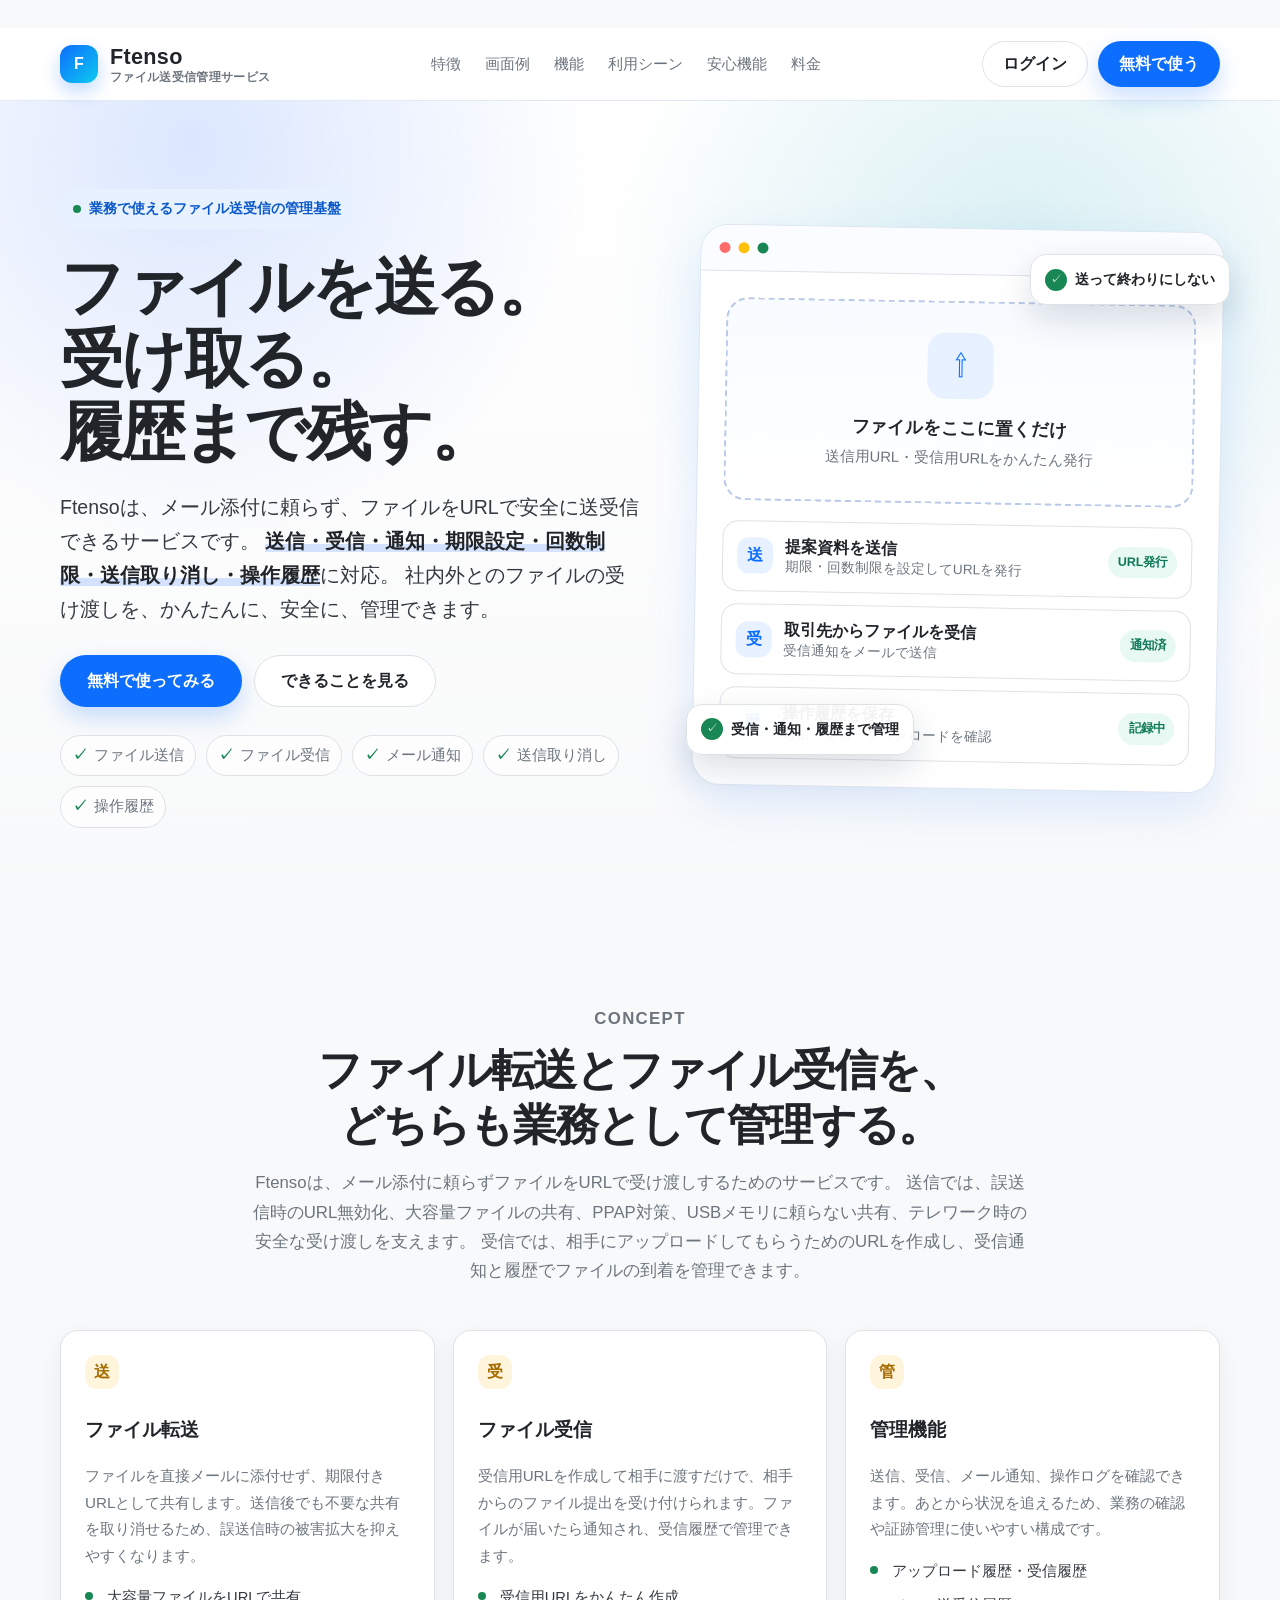
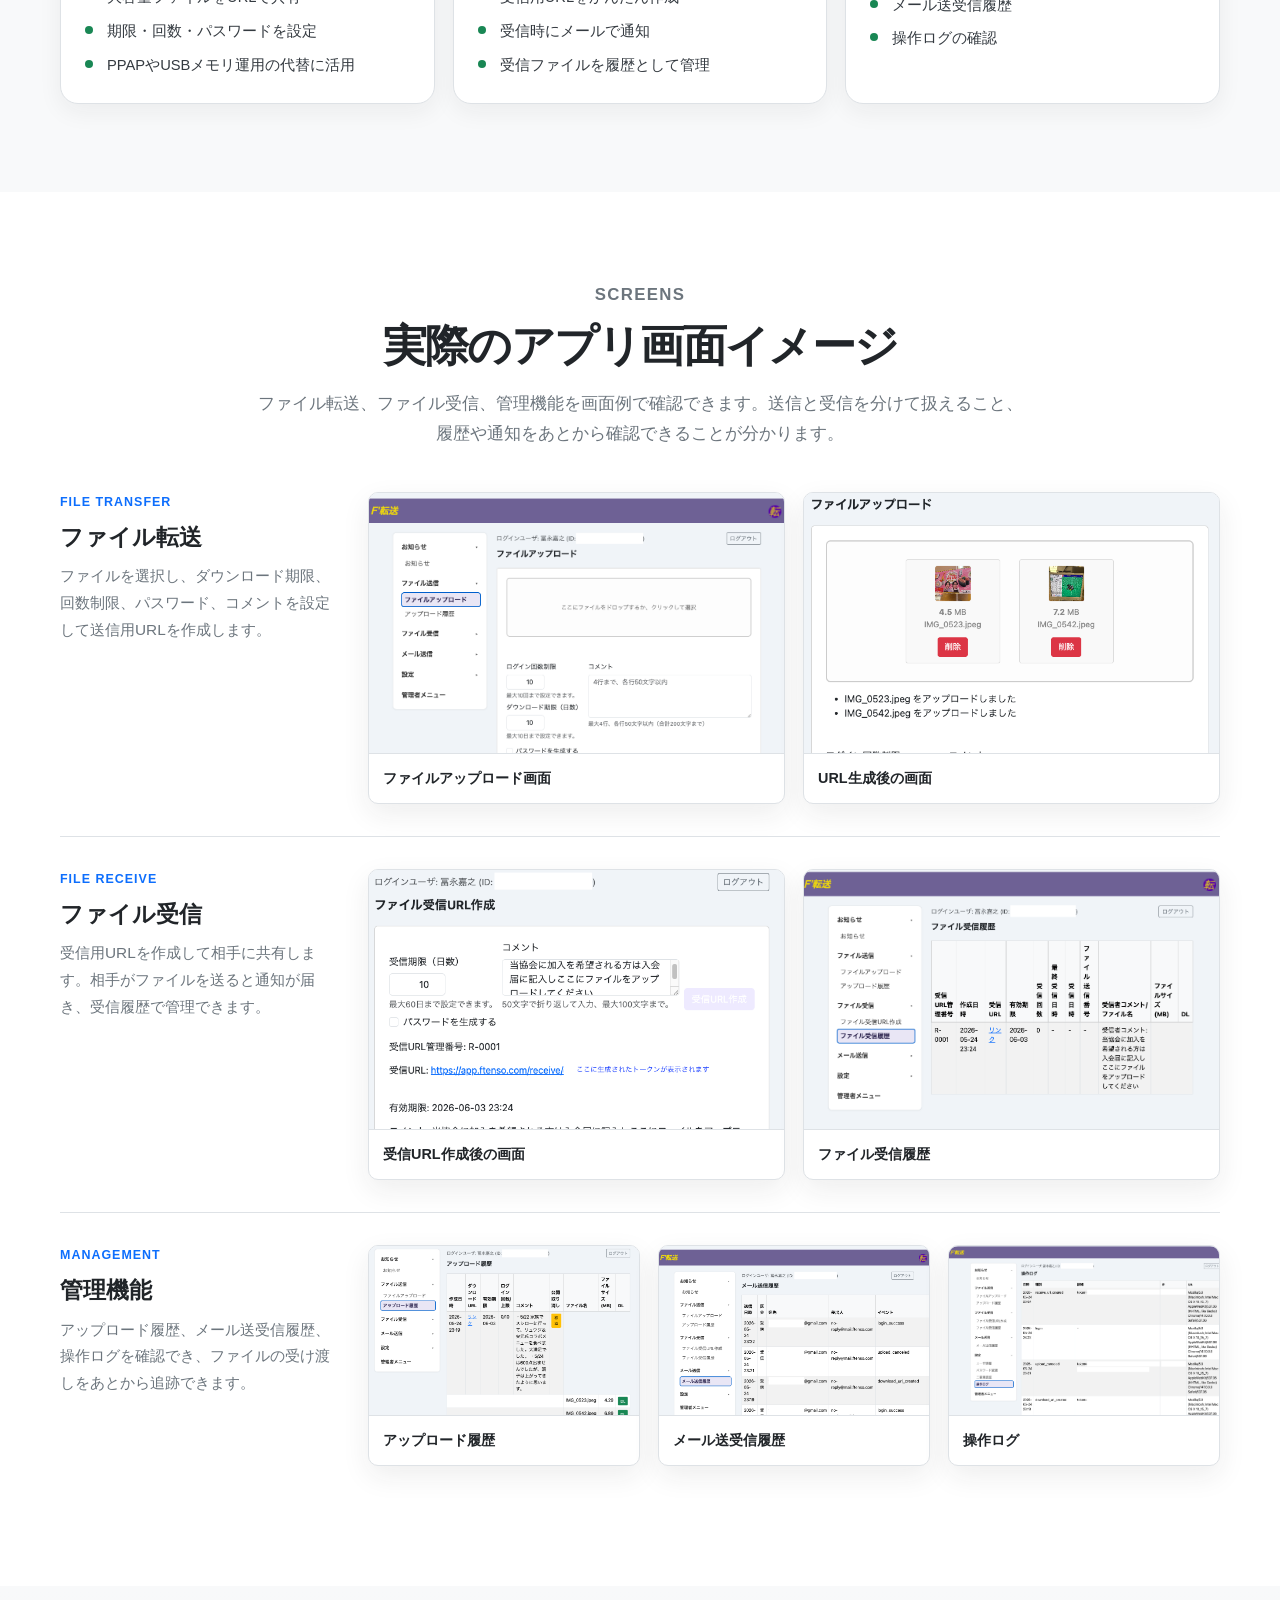
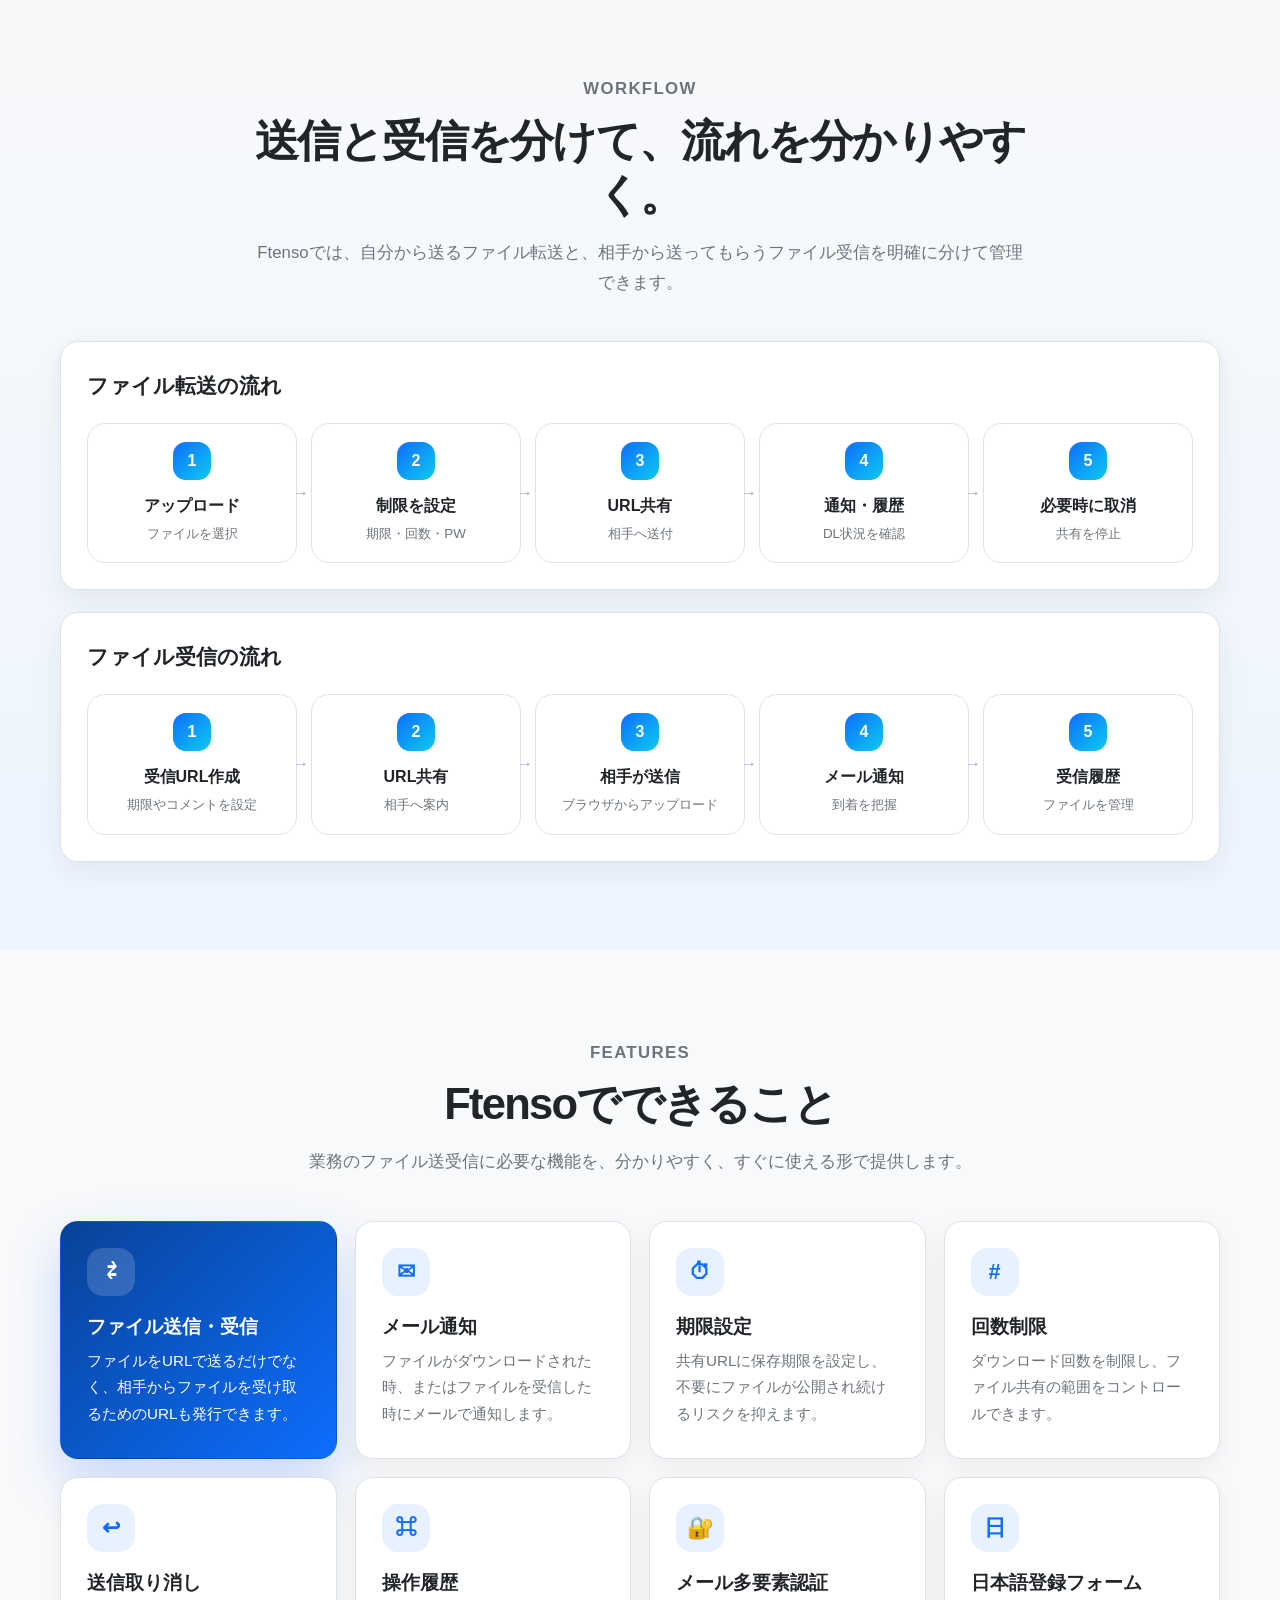
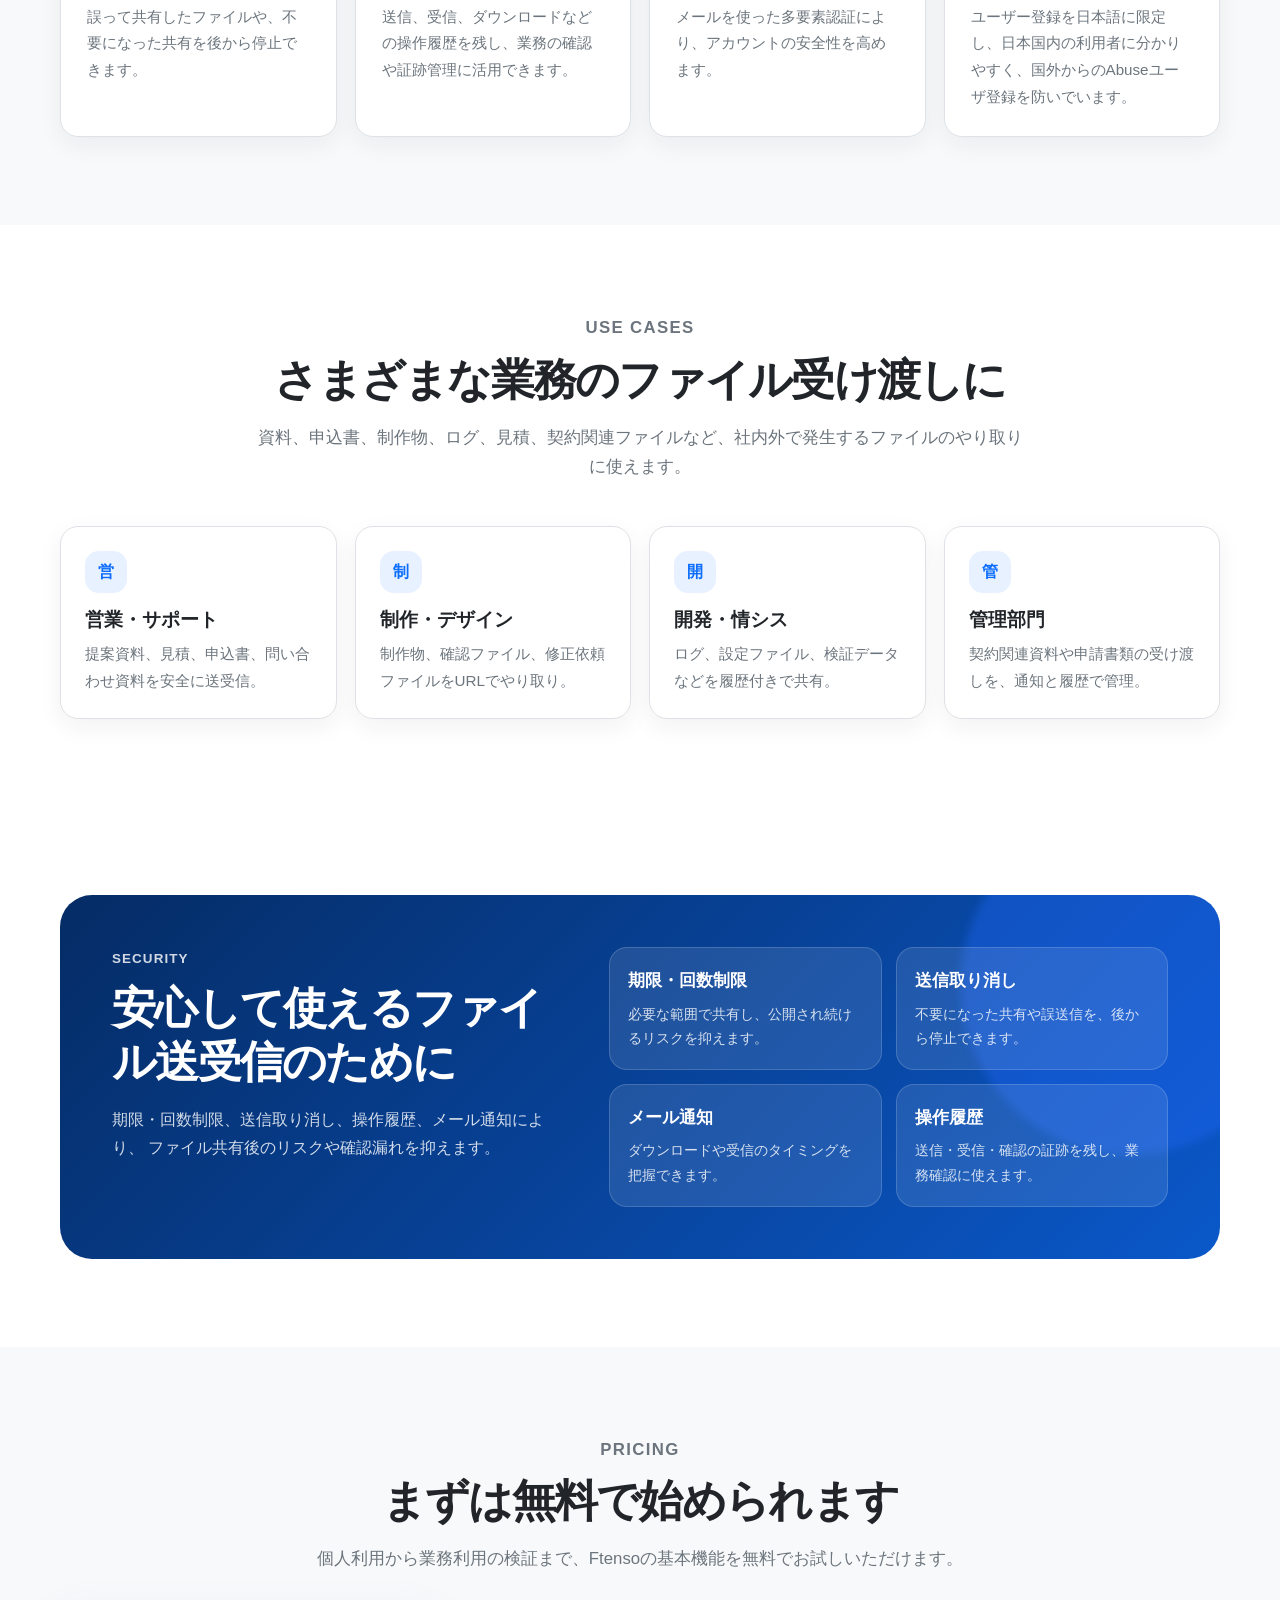
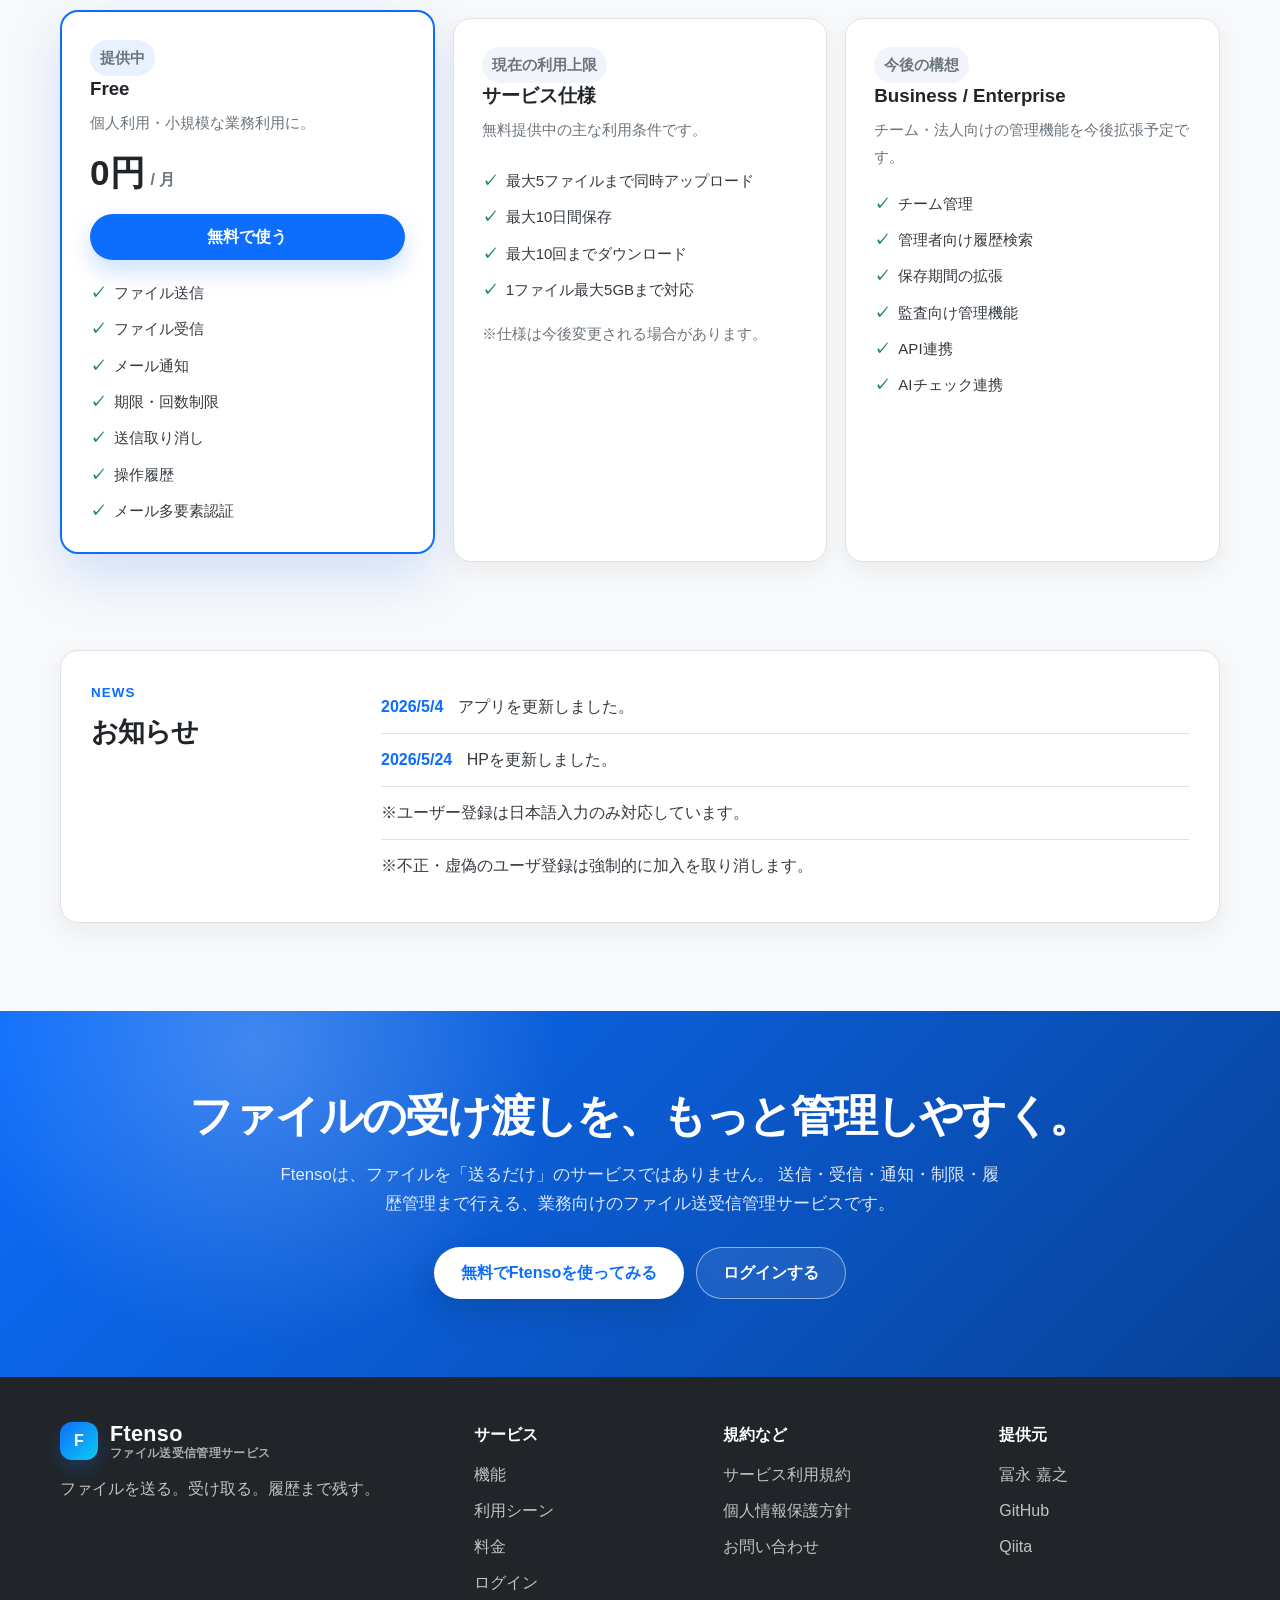
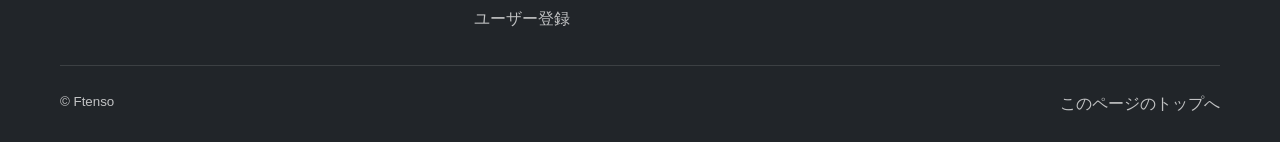
==== index.html @ c0d31696 "2026/5/24 update-3" ====
<!DOCTYPE html>
<html lang="ja">
<head>
  <!-- Google tag (gtag.js) -->
<script async src="https://www.googletagmanager.com/gtag/js?id=G-C4SGN38MDK"></script>
<script>
  window.dataLayer = window.dataLayer || [];
  function gtag(){dataLayer.push(arguments);}
  gtag('js', new Date());

  gtag('config', 'G-C4SGN38MDK');
</script>
  <meta charset="UTF-8" />
  <meta name="viewport" content="width=device-width, initial-scale=1.0" />
  <title>Ftenso｜ファイルを送る。受け取る。履歴まで残す。</title>
  <meta
    name="description"
    content="Ftensoは、メール添付に頼らず、ファイルをURLで安全に送受信できるファイル転送サービスです。送信・受信・通知・期限設定・回数制限・送信取り消し・操作履歴に対応。"
  />
　<meta name="author" content="冨永 嘉之">
  <meta name="keywords" content="ファイル転送,メール通知,履歴を残す,ftenso.com,ファイルテンソー,ftenso,無料,大容量">

  <!-- Ftenso renewal LP split version: colors aligned to app.ftenso.com / Bootstrap-style palette -->
  <link rel="stylesheet" href="style.css" />
</head>

<body id="top">
  <header class="site-header">
    <div class="container header-inner">
      <a class="brand" href="#top" aria-label="Ftenso トップへ">
        <span class="brand-mark">F</span>
        <span class="brand-text">
          <span class="brand-name">Ftenso</span>
          <span class="brand-sub">ファイル送受信管理サービス</span>
        </span>
      </a>

      <nav class="nav" aria-label="メインナビゲーション">
        <a href="#concept">特徴</a>
        <a href="#screenshots">画面例</a>
        <a href="#features">機能</a>
        <a href="#scene">利用シーン</a>
        <a href="#security">安心機能</a>
        <a href="#price">料金</a>
      </nav>

      <div class="header-actions">
        <a class="btn btn-ghost" href="https://app.ftenso.com/auth/login">ログイン</a>
        <a class="btn btn-primary" href="https://app.ftenso.com/auth/register">無料で使う</a>
      </div>
    </div>
  </header>

  <main>
    <section class="hero">
      <div class="container hero-grid">
        <div class="hero-copy">
          <p class="eyebrow">業務で使えるファイル送受信の管理基盤</p>
          <h1>ファイルを送る。<br />受け取る。<br />履歴まで残す。</h1>
          <p class="hero-lead">
            Ftensoは、メール添付に頼らず、ファイルをURLで安全に送受信できるサービスです。
            <strong>送信・受信・通知・期限設定・回数制限・送信取り消し・操作履歴</strong>に対応。
            社内外とのファイルの受け渡しを、かんたんに、安全に、管理できます。
          </p>

          <div class="hero-actions">
            <a class="btn btn-primary btn-large" href="https://app.ftenso.com/auth/register">無料で使ってみる</a>
            <a class="btn btn-ghost btn-large" href="#features">できることを見る</a>
          </div>

          <ul class="hero-points" aria-label="主な特徴">
            <li>ファイル送信</li>
            <li>ファイル受信</li>
            <li>メール通知</li>
            <li>送信取り消し</li>
            <li>操作履歴</li>
          </ul>
        </div>

        <div class="hero-visual" aria-label="Ftensoの利用イメージ">
          <div class="mock-window">
            <div class="window-bar">
              <span></span>
              <span></span>
              <span></span>
            </div>

            <div class="mock-body">
              <div class="drop-area">
                <div class="drop-icon">⇧</div>
                <strong>ファイルをここに置くだけ</strong>
                <span>送信用URL・受信用URLをかんたん発行</span>
              </div>

              <div class="activity-list">
                <div class="activity-item">
                  <div class="activity-icon">送</div>
                  <div>
                    <strong>提案資料を送信</strong>
                    <span>期限・回数制限を設定してURLを発行</span>
                  </div>
                  <em>URL発行</em>
                </div>

                <div class="activity-item">
                  <div class="activity-icon">受</div>
                  <div>
                    <strong>取引先からファイルを受信</strong>
                    <span>受信通知をメールで送信</span>
                  </div>
                  <em>通知済</em>
                </div>

                <div class="activity-item">
                  <div class="activity-icon">歴</div>
                  <div>
                    <strong>操作履歴を保存</strong>
                    <span>送信・受信・ダウンロードを確認</span>
                  </div>
                  <em>記録中</em>
                </div>
              </div>
            </div>
          </div>

          <div class="floating-card floating-card-top">
            <span>✓</span>
            <strong>送って終わりにしない</strong>
          </div>

          <div class="floating-card floating-card-bottom">
            <span>✓</span>
            <strong>受信・通知・履歴まで管理</strong>
          </div>
        </div>
      </div>
    </section>

    <section id="concept" class="section">
      <div class="container">
        <div class="section-head">
          <p class="section-kicker">Concept</p>
          <h2>ファイル転送とファイル受信を、<br />どちらも業務として管理する。</h2>
          <p>
            Ftensoは、メール添付に頼らずファイルをURLで受け渡しするためのサービスです。
            送信では、誤送信時のURL無効化、大容量ファイルの共有、PPAP対策、USBメモリに頼らない共有、テレワーク時の安全な受け渡しを支えます。
            受信では、相手にアップロードしてもらうためのURLを作成し、受信通知と履歴でファイルの到着を管理できます。
          </p>
        </div>

        <div class="concept-split">
          <article class="problem-card concept-card">
            <span class="card-num">送</span>
            <h3>ファイル転送</h3>
            <p>ファイルを直接メールに添付せず、期限付きURLとして共有します。送信後でも不要な共有を取り消せるため、誤送信時の被害拡大を抑えやすくなります。</p>
            <ul class="mini-list">
              <li>大容量ファイルをURLで共有</li>
              <li>期限・回数・パスワードを設定</li>
              <li>PPAPやUSBメモリ運用の代替に活用</li>
            </ul>
          </article>

          <article class="problem-card concept-card">
            <span class="card-num">受</span>
            <h3>ファイル受信</h3>
            <p>受信用URLを作成して相手に渡すだけで、相手からのファイル提出を受け付けられます。ファイルが届いたら通知され、受信履歴で管理できます。</p>
            <ul class="mini-list">
              <li>受信用URLをかんたん作成</li>
              <li>受信時にメールで通知</li>
              <li>受信ファイルを履歴として管理</li>
            </ul>
          </article>

          <article class="problem-card concept-card">
            <span class="card-num">管</span>
            <h3>管理機能</h3>
            <p>送信、受信、メール通知、操作ログを確認できます。あとから状況を追えるため、業務の確認や証跡管理に使いやすい構成です。</p>
            <ul class="mini-list">
              <li>アップロード履歴・受信履歴</li>
              <li>メール送受信履歴</li>
              <li>操作ログの確認</li>
            </ul>
          </article>
        </div>
      </div>
    </section>

    <section id="screenshots" class="section section-white">
      <div class="container">
        <div class="section-head">
          <p class="section-kicker">Screens</p>
          <h2>実際のアプリ画面イメージ</h2>
          <p>
            ファイル転送、ファイル受信、管理機能を画面例で確認できます。送信と受信を分けて扱えること、履歴や通知をあとから確認できることが分かります。
          </p>
        </div>

        <div class="screen-section">
          <div class="screen-copy">
            <p class="screen-label">File Transfer</p>
            <h3>ファイル転送</h3>
            <p>ファイルを選択し、ダウンロード期限、回数制限、パスワード、コメントを設定して送信用URLを作成します。</p>
          </div>
          <div class="screen-grid screen-grid-two">
            <figure class="screen-card">
              <img src="/static/screenshots/file-send-upload.png" alt="ファイルアップロード画面" loading="lazy" />
              <figcaption>ファイルアップロード画面</figcaption>
            </figure>
            <figure class="screen-card">
              <img src="/static/screenshots/file-send-url.png" alt="送信用URL生成後の画面" loading="lazy" />
              <figcaption>URL生成後の画面</figcaption>
            </figure>
          </div>
        </div>

        <div class="screen-section">
          <div class="screen-copy">
            <p class="screen-label">File Receive</p>
            <h3>ファイル受信</h3>
            <p>受信用URLを作成して相手に共有します。相手がファイルを送ると通知が届き、受信履歴で管理できます。</p>
          </div>
          <div class="screen-grid screen-grid-two">
            <figure class="screen-card">
              <img src="/static/screenshots/file-receive-url.png" alt="ファイル受信URL作成後の画面" loading="lazy" />
              <figcaption>受信URL作成後の画面</figcaption>
            </figure>
            <figure class="screen-card">
              <img src="/static/screenshots/file-receive-history.png" alt="ファイル受信履歴画面" loading="lazy" />
              <figcaption>ファイル受信履歴</figcaption>
            </figure>
          </div>
        </div>

        <div class="screen-section">
          <div class="screen-copy">
            <p class="screen-label">Management</p>
            <h3>管理機能</h3>
            <p>アップロード履歴、メール送受信履歴、操作ログを確認でき、ファイルの受け渡しをあとから追跡できます。</p>
          </div>
          <div class="screen-grid screen-grid-three">
            <figure class="screen-card">
              <img src="/static/screenshots/file-send-history.png" alt="アップロード履歴画面" loading="lazy" />
              <figcaption>アップロード履歴</figcaption>
            </figure>
            <figure class="screen-card">
              <img src="/static/screenshots/mail-history.png" alt="メール送受信履歴画面" loading="lazy" />
              <figcaption>メール送受信履歴</figcaption>
            </figure>
            <figure class="screen-card">
              <img src="/static/screenshots/operation-log.png" alt="操作ログ画面" loading="lazy" />
              <figcaption>操作ログ</figcaption>
            </figure>
          </div>
        </div>
      </div>
    </section>

    <section class="section workflow-section">
      <div class="container">
        <div class="section-head">
          <p class="section-kicker">Workflow</p>
          <h2>送信と受信を分けて、流れを分かりやすく。</h2>
          <p>
            Ftensoでは、自分から送るファイル転送と、相手から送ってもらうファイル受信を明確に分けて管理できます。
          </p>
        </div>

        <div class="workflow-split">
          <article class="workflow-card">
            <h3>ファイル転送の流れ</h3>
            <div class="flow flow-compact">
              <div class="flow-step"><span>1</span><strong>アップロード</strong><p>ファイルを選択</p></div>
              <div class="flow-step"><span>2</span><strong>制限を設定</strong><p>期限・回数・PW</p></div>
              <div class="flow-step"><span>3</span><strong>URL共有</strong><p>相手へ送付</p></div>
              <div class="flow-step"><span>4</span><strong>通知・履歴</strong><p>DL状況を確認</p></div>
              <div class="flow-step"><span>5</span><strong>必要時に取消</strong><p>共有を停止</p></div>
            </div>
          </article>

          <article class="workflow-card">
            <h3>ファイル受信の流れ</h3>
            <div class="flow flow-compact">
              <div class="flow-step"><span>1</span><strong>受信URL作成</strong><p>期限やコメントを設定</p></div>
              <div class="flow-step"><span>2</span><strong>URL共有</strong><p>相手へ案内</p></div>
              <div class="flow-step"><span>3</span><strong>相手が送信</strong><p>ブラウザからアップロード</p></div>
              <div class="flow-step"><span>4</span><strong>メール通知</strong><p>到着を把握</p></div>
              <div class="flow-step"><span>5</span><strong>受信履歴</strong><p>ファイルを管理</p></div>
            </div>
          </article>
        </div>
      </div>
    </section>

    <section id="features" class="section">
      <div class="container">
        <div class="section-head">
          <p class="section-kicker">Features</p>
          <h2>Ftensoでできること</h2>
          <p>
            業務のファイル送受信に必要な機能を、分かりやすく、すぐに使える形で提供します。
          </p>
        </div>

        <div class="feature-grid">
          <article class="feature-card feature-card-main">
            <div class="feature-icon">⇄</div>
            <h3>ファイル送信・受信</h3>
            <p>ファイルをURLで送るだけでなく、相手からファイルを受け取るためのURLも発行できます。</p>
          </article>

          <article class="feature-card">
            <div class="feature-icon">✉</div>
            <h3>メール通知</h3>
            <p>ファイルがダウンロードされた時、またはファイルを受信した時にメールで通知します。</p>
          </article>

          <article class="feature-card">
            <div class="feature-icon">⏱</div>
            <h3>期限設定</h3>
            <p>共有URLに保存期限を設定し、不要にファイルが公開され続けるリスクを抑えます。</p>
          </article>

          <article class="feature-card">
            <div class="feature-icon">#</div>
            <h3>回数制限</h3>
            <p>ダウンロード回数を制限し、ファイル共有の範囲をコントロールできます。</p>
          </article>

          <article class="feature-card">
            <div class="feature-icon">↩</div>
            <h3>送信取り消し</h3>
            <p>誤って共有したファイルや、不要になった共有を後から停止できます。</p>
          </article>

          <article class="feature-card">
            <div class="feature-icon">⌘</div>
            <h3>操作履歴</h3>
            <p>送信、受信、ダウンロードなどの操作履歴を残し、業務の確認や証跡管理に活用できます。</p>
          </article>

          <article class="feature-card">
            <div class="feature-icon">🔐</div>
            <h3>メール多要素認証</h3>
            <p>メールを使った多要素認証により、アカウントの安全性を高めます。</p>
          </article>

          <article class="feature-card">
            <div class="feature-icon">日</div>
            <h3>日本語登録フォーム</h3>
            <p>ユーザー登録を日本語に限定し、日本国内の利用者に分かりやすく、国外からのAbuseユーザ登録を防いでいます。</p>
          </article>
        </div>
      </div>
    </section>

    <section id="scene" class="section section-white">
      <div class="container">
        <div class="section-head">
          <p class="section-kicker">Use Cases</p>
          <h2>さまざまな業務のファイル受け渡しに</h2>
          <p>
            資料、申込書、制作物、ログ、見積、契約関連ファイルなど、社内外で発生するファイルのやり取りに使えます。
          </p>
        </div>

        <div class="use-grid">
          <article class="use-card">
            <span>営</span>
            <h3>営業・サポート</h3>
            <p>提案資料、見積、申込書、問い合わせ資料を安全に送受信。</p>
          </article>

          <article class="use-card">
            <span>制</span>
            <h3>制作・デザイン</h3>
            <p>制作物、確認ファイル、修正依頼ファイルをURLでやり取り。</p>
          </article>

          <article class="use-card">
            <span>開</span>
            <h3>開発・情シス</h3>
            <p>ログ、設定ファイル、検証データなどを履歴付きで共有。</p>
          </article>

          <article class="use-card">
            <span>管</span>
            <h3>管理部門</h3>
            <p>契約関連資料や申請書類の受け渡しを、通知と履歴で管理。</p>
          </article>
        </div>
      </div>
    </section>

    <section id="security" class="section security-section">
      <div class="container">
        <div class="security-band">
          <div>
            <p class="section-kicker section-kicker-light">Security</p>
            <h2>安心して使えるファイル送受信のために</h2>
            <p>
              期限・回数制限、送信取り消し、操作履歴、メール通知により、
              ファイル共有後のリスクや確認漏れを抑えます。
            </p>
          </div>

          <div class="security-grid">
            <article>
              <h3>期限・回数制限</h3>
              <p>必要な範囲で共有し、公開され続けるリスクを抑えます。</p>
            </article>

            <article>
              <h3>送信取り消し</h3>
              <p>不要になった共有や誤送信を、後から停止できます。</p>
            </article>

            <article>
              <h3>メール通知</h3>
              <p>ダウンロードや受信のタイミングを把握できます。</p>
            </article>

            <article>
              <h3>操作履歴</h3>
              <p>送信・受信・確認の証跡を残し、業務確認に使えます。</p>
            </article>
          </div>
        </div>
      </div>
    </section>

    <section id="price" class="section">
      <div class="container">
        <div class="section-head">
          <p class="section-kicker">Pricing</p>
          <h2>まずは無料で始められます</h2>
          <p>
            個人利用から業務利用の検証まで、Ftensoの基本機能を無料でお試しいただけます。
          </p>
        </div>

        <div class="pricing-grid">
          <article class="price-card price-card-featured">
            <p class="plan-badge">提供中</p>
            <h3>Free</h3>
            <p>個人利用・小規模な業務利用に。</p>

            <div class="price">
              <strong>0円</strong>
              <span>/ 月</span>
            </div>

            <a class="btn btn-primary full-width" href="https://app.ftenso.com/auth/register">無料で使う</a>

            <ul class="check-list">
              <li>ファイル送信</li>
              <li>ファイル受信</li>
              <li>メール通知</li>
              <li>期限・回数制限</li>
              <li>送信取り消し</li>
              <li>操作履歴</li>
              <li>メール多要素認証</li>
            </ul>
          </article>

          <article class="price-card">
            <p class="plan-badge plan-badge-muted">現在の利用上限</p>
            <h3>サービス仕様</h3>
            <p>無料提供中の主な利用条件です。</p>

            <ul class="check-list spec-list">
              <li>最大5ファイルまで同時アップロード</li>
              <li>最大10日間保存</li>
              <li>最大10回までダウンロード</li>
              <li>1ファイル最大5GBまで対応</li>
            </ul>

            <p class="note">※仕様は今後変更される場合があります。</p>
          </article>

          <article class="price-card">
            <p class="plan-badge plan-badge-muted">今後の構想</p>
            <h3>Business / Enterprise</h3>
            <p>チーム・法人向けの管理機能を今後拡張予定です。</p>

            <ul class="check-list">
              <li>チーム管理</li>
              <li>管理者向け履歴検索</li>
              <li>保存期間の拡張</li>
              <li>監査向け管理機能</li>
              <li>API連携</li>
              <li>AIチェック連携</li>
            </ul>
          </article>
        </div>
      </div>
    </section>

    <section class="news-section">
      <div class="container">
        <div class="news-box">
          <div>
            <p class="section-kicker">News</p>
            <h2>お知らせ</h2>
          </div>
          <ul>
            <li><time datetime="2026-05-04">2026/5/4</time> アプリを更新しました。</li>
            <li><time datetime="2026-05-24">2026/5/24</time> HPを更新しました。</li>
            <li>※ユーザー登録は日本語入力のみ対応しています。</li>
            <li>※不正・虚偽のユーザ登録は強制的に加入を取り消します。</li>
          </ul>
        </div>
      </div>
    </section>

    <section class="cta">
      <div class="container cta-inner">
        <h2>ファイルの受け渡しを、もっと管理しやすく。</h2>
        <p>
          Ftensoは、ファイルを「送るだけ」のサービスではありません。
          送信・受信・通知・制限・履歴管理まで行える、業務向けのファイル送受信管理サービスです。
        </p>
        <div class="cta-actions">
          <a class="btn btn-white btn-large" href="https://app.ftenso.com/auth/register">無料でFtensoを使ってみる</a>
          <a class="btn btn-outline-white btn-large" href="https://app.ftenso.com/">ログインする</a>
        </div>
      </div>
    </section>
  </main>

  <footer class="footer">
    <div class="container footer-grid">
      <div>
        <a class="brand footer-brand" href="#top">
          <span class="brand-mark">F</span>
          <span class="brand-text">
            <span class="brand-name">Ftenso</span>
            <span class="brand-sub">ファイル送受信管理サービス</span>
          </span>
        </a>
        <p class="footer-copy">
          ファイルを送る。受け取る。履歴まで残す。
        </p>
      </div>

      <div>
        <h3>サービス</h3>
        <ul>
          <li><a href="#features">機能</a></li>
          <li><a href="#scene">利用シーン</a></li>
          <li><a href="#price">料金</a></li>
          <li><a href="https://app.ftenso.com/auth/login">ログイン</a></li>
          <li><a href="https://app.ftenso.com/auth/register">ユーザー登録</a></li>
        </ul>
      </div>

      <div>
        <h3>規約など</h3>
        <ul>
          <li><a href="/static/ftenso_service_agreement_20221101.pdf">サービス利用規約</a></li>
          <li><a href="/static/privacy_policy_20221101.pdf">個人情報保護方針</a></li>
          <li><a href="mailto:support@ftenso.com">お問い合わせ</a></li>
        </ul>
      </div>

      <div>
        <h3>提供元</h3>
        <ul>
          <li>冨永 嘉之</li>
          <li><a href="https://github.com/Yoshiyuki-Tominaga">GitHub</a></li>
          <li><a href="https://qiita.com/yoshiyuki_tominaga">Qiita</a></li>
        </ul>
      </div>
    </div>

    <div class="container footer-bottom">
      <small>© Ftenso</small>
      <a href="#top">このページのトップへ</a>
    </div>
  </footer>
</body>
</html>
---- style.css ----
:root {
  /* app.ftenso.com に近い Bootstrap 系の青・白・グレー基調 */
  --bg: #f8f9fa;
  --bg-soft: #e7f1ff;
  --white: #ffffff;
  --navy: #212529;
  --text: #343a40;
  --muted: #6c757d;
  --line: #dee2e6;
  --primary: #0d6efd;
  --primary-dark: #0a58ca;
  --accent: #0dcaf0;
  --green: #198754;
  --yellow: #ffc107;
  --danger: #dc3545;
  --shadow: 0 18px 48px rgba(13, 110, 253, 0.12);
  --radius: 18px;
  --radius-sm: 10px;
  --max: 1160px;
}

* {
  box-sizing: border-box;
}

html {
  scroll-behavior: smooth;
}

body {
  margin: 0;
  font-family:
    -apple-system,
    BlinkMacSystemFont,
    "Segoe UI",
    "Hiragino Kaku Gothic ProN",
    "Yu Gothic",
    Meiryo,
    sans-serif;
  color: var(--text);
  background: var(--bg);
  line-height: 1.75;
}

a {
  color: inherit;
  text-decoration: none;
}

img {
  max-width: 100%;
}

.container {
  width: min(var(--max), calc(100% - 40px));
  margin: 0 auto;
}

.site-header {
  position: sticky;
  top: 0;
  z-index: 10;
  background: rgba(255, 255, 255, 0.92);
  backdrop-filter: blur(16px);
  border-bottom: 1px solid rgba(219, 228, 240, 0.8);
}

.header-inner {
  min-height: 72px;
  display: flex;
  align-items: center;
  justify-content: space-between;
  gap: 24px;
}

.brand {
  display: inline-flex;
  align-items: center;
  gap: 12px;
  color: var(--navy);
  font-weight: 800;
  letter-spacing: 0.02em;
}

.brand-mark {
  width: 38px;
  height: 38px;
  display: grid;
  place-items: center;
  flex: none;
  color: #fff;
  font-weight: 900;
  border-radius: 12px;
  background: linear-gradient(135deg, var(--primary), var(--accent));
  box-shadow: 0 8px 18px rgba(13, 110, 253, 0.25);
}

.brand-text {
  display: grid;
  line-height: 1.2;
}

.brand-name {
  font-size: 1.35rem;
}

.brand-sub {
  font-size: 0.74rem;
  color: var(--muted);
  font-weight: 700;
}

.nav {
  display: flex;
  align-items: center;
  gap: 24px;
  font-size: 0.95rem;
  color: var(--muted);
}

.nav a:hover {
  color: var(--primary);
}

.header-actions {
  display: flex;
  align-items: center;
  gap: 10px;
}

.btn {
  min-height: 46px;
  display: inline-flex;
  align-items: center;
  justify-content: center;
  gap: 8px;
  padding: 0 20px;
  border: 1px solid transparent;
  border-radius: 999px;
  font-weight: 800;
  white-space: nowrap;
  cursor: pointer;
  transition:
    transform 0.18s ease,
    box-shadow 0.18s ease,
    background 0.18s ease,
    border-color 0.18s ease;
}

.btn:hover {
  transform: translateY(-1px);
}

.btn-primary {
  background: var(--primary);
  color: #fff;
  box-shadow: 0 10px 24px rgba(13, 110, 253, 0.22);
}

.btn-primary:hover {
  background: var(--primary-dark);
}

.btn-ghost {
  background: #fff;
  border-color: var(--line);
  color: var(--navy);
}

.btn-white {
  background: #fff;
  color: var(--primary);
  box-shadow: 0 14px 28px rgba(16, 33, 63, 0.18);
}

.btn-outline-white {
  color: #fff;
  border-color: rgba(255, 255, 255, 0.5);
  background: rgba(255, 255, 255, 0.08);
}

.btn-large {
  min-height: 52px;
  padding-inline: 26px;
}

.full-width {
  width: 100%;
}

.hero {
  position: relative;
  overflow: hidden;
  padding: 88px 0;
  background:
    radial-gradient(circle at 15% 5%, rgba(36, 107, 254, 0.16), transparent 30%),
    radial-gradient(circle at 80% 20%, rgba(22, 163, 184, 0.16), transparent 34%),
    linear-gradient(180deg, #fff 0%, #f8f9fa 100%);
}

.hero-grid {
  display: grid;
  grid-template-columns: 1.05fr 0.95fr;
  gap: 56px;
  align-items: center;
}

.eyebrow {
  display: inline-flex;
  align-items: center;
  gap: 8px;
  padding: 8px 13px;
  margin: 0 0 22px;
  border-radius: 999px;
  background: #e7f1ff;
  color: var(--primary-dark);
  font-weight: 900;
  font-size: 0.86rem;
}

.eyebrow::before {
  content: "";
  width: 8px;
  height: 8px;
  border-radius: 999px;
  background: var(--green);
}

h1,
h2,
h3,
p {
  margin-top: 0;
}

h1 {
  margin-bottom: 22px;
  color: var(--navy);
  font-size: clamp(2.35rem, 5vw, 4.75rem);
  line-height: 1.13;
  letter-spacing: -0.05em;
}

.hero-lead {
  max-width: 650px;
  margin-bottom: 28px;
  color: var(--text);
  font-size: clamp(1.02rem, 1.8vw, 1.22rem);
}

.hero-lead strong {
  color: var(--navy);
  background: linear-gradient(transparent 62%, rgba(36, 107, 254, 0.18) 62%);
}

.hero-actions {
  display: flex;
  flex-wrap: wrap;
  gap: 12px;
  margin-bottom: 28px;
}

.hero-points {
  display: flex;
  flex-wrap: wrap;
  gap: 10px;
  padding: 0;
  margin: 0;
  list-style: none;
  color: var(--muted);
  font-size: 0.92rem;
}

.hero-points li {
  display: inline-flex;
  align-items: center;
  gap: 7px;
  padding: 7px 11px;
  border: 1px solid var(--line);
  border-radius: 999px;
  background: rgba(255, 255, 255, 0.74);
}

.hero-points li::before {
  content: "✓";
  color: var(--green);
  font-weight: 900;
}

.hero-visual {
  position: relative;
}

.mock-window {
  position: relative;
  overflow: hidden;
  background: #fff;
  border: 1px solid rgba(219, 228, 240, 0.9);
  border-radius: 28px;
  box-shadow: var(--shadow);
  transform: rotate(1deg);
}

.window-bar {
  height: 46px;
  display: flex;
  align-items: center;
  gap: 8px;
  padding: 0 18px;
  background: #fbfcff;
  border-bottom: 1px solid var(--line);
}

.window-bar span {
  width: 11px;
  height: 11px;
  border-radius: 50%;
  background: #e3e9f2;
}

.window-bar span:nth-child(1) {
  background: #ff6b6b;
}

.window-bar span:nth-child(2) {
  background: #ffc107;
}

.window-bar span:nth-child(3) {
  background: #198754;
}

.mock-body {
  padding: 26px;
}

.drop-area {
  margin-bottom: 20px;
  padding: 30px;
  text-align: center;
  border: 2px dashed #b9c9e7;
  border-radius: 22px;
  background: linear-gradient(180deg, #f8fbff, #fff);
}

.drop-icon {
  width: 66px;
  height: 66px;
  display: grid;
  place-items: center;
  margin: 0 auto 14px;
  color: var(--primary);
  font-size: 1.9rem;
  border-radius: 18px;
  background: #e7f1ff;
}

.drop-area strong {
  display: block;
  color: var(--navy);
  font-size: 1.1rem;
}

.drop-area span {
  color: var(--muted);
  font-size: 0.92rem;
}

.activity-list {
  display: grid;
  gap: 12px;
}

.activity-item {
  display: grid;
  grid-template-columns: 36px 1fr auto;
  align-items: center;
  gap: 12px;
  padding: 14px;
  border: 1px solid var(--line);
  border-radius: 16px;
  background: #fff;
}

.activity-icon {
  width: 36px;
  height: 36px;
  display: grid;
  place-items: center;
  color: var(--primary);
  font-weight: 900;
  border-radius: 12px;
  background: #e7f1ff;
}

.activity-item strong {
  display: block;
  color: var(--navy);
  line-height: 1.35;
}

.activity-item span {
  display: block;
  color: var(--muted);
  font-size: 0.85rem;
  line-height: 1.45;
}

.activity-item em {
  padding: 5px 10px;
  color: #0e7857;
  background: #e8f8f2;
  border-radius: 999px;
  font-style: normal;
  font-weight: 900;
  font-size: 0.78rem;
}

.floating-card {
  position: absolute;
  z-index: 2;
  display: inline-flex;
  align-items: center;
  gap: 8px;
  padding: 12px 14px;
  color: var(--navy);
  background: rgba(255, 255, 255, 0.94);
  border: 1px solid var(--line);
  border-radius: 16px;
  box-shadow: 0 14px 34px rgba(16, 33, 63, 0.14);
  font-size: 0.9rem;
}

.floating-card span {
  width: 22px;
  height: 22px;
  display: grid;
  place-items: center;
  color: #fff;
  background: var(--green);
  border-radius: 50%;
  font-size: 0.78rem;
}

.floating-card-top {
  top: 26px;
  right: -10px;
}

.floating-card-bottom {
  left: -10px;
  bottom: 34px;
}

.section {
  padding: 88px 0;
}

.section-white {
  background: #fff;
}

.section-head {
  max-width: 780px;
  margin: 0 auto 44px;
  text-align: center;
}

.section-kicker {
  margin-bottom: 10px;
  color: var(--primary);
  font-weight: 900;
  letter-spacing: 0.08em;
  font-size: 0.84rem;
  text-transform: uppercase;
}

.section-kicker-light {
  color: #9fc4ff;
}

h2 {
  margin-bottom: 16px;
  color: var(--navy);
  font-size: clamp(1.9rem, 3.4vw, 3rem);
  line-height: 1.25;
  letter-spacing: -0.04em;
}

.section-head p {
  color: var(--muted);
  font-size: 1.05rem;
}

.problem-grid,
.feature-grid,
.pricing-grid {
  display: grid;
  grid-template-columns: repeat(3, 1fr);
  gap: 18px;
}

.problem-card,
.feature-card,
.use-card,
.price-card {
  background: #fff;
  border: 1px solid var(--line);
  border-radius: var(--radius);
  box-shadow: 0 8px 24px rgba(33, 37, 41, 0.06);
}

.problem-card {
  padding: 24px;
}

.card-num {
  width: 34px;
  height: 34px;
  display: grid;
  place-items: center;
  margin-bottom: 16px;
  color: #a56c00;
  background: #fff4dc;
  border-radius: 12px;
  font-weight: 900;
}

.problem-card h3,
.feature-card h3,
.use-card h3,
.price-card h3 {
  margin-bottom: 8px;
  color: var(--navy);
  font-size: 1.17rem;
  line-height: 1.4;
}

.problem-card p,
.feature-card p,
.use-card p,
.price-card p {
  margin-bottom: 0;
  color: var(--muted);
  font-size: 0.95rem;
}

.flow {
  display: grid;
  grid-template-columns: repeat(5, 1fr);
  gap: 14px;
}

.flow-step {
  position: relative;
  padding: 22px 16px;
  text-align: center;
  border: 1px solid var(--line);
  border-radius: 18px;
  background: #fff;
}

.flow-step::after {
  content: "→";
  position: absolute;
  top: 50%;
  right: -13px;
  transform: translateY(-50%);
  color: #9badc6;
  font-weight: 900;
}

.flow-step:last-child::after {
  display: none;
}

.flow-step span {
  width: 44px;
  height: 44px;
  display: grid;
  place-items: center;
  margin: 0 auto 12px;
  color: #fff;
  background: linear-gradient(135deg, var(--primary), var(--accent));
  border-radius: 15px;
  font-weight: 900;
}

.flow-step strong {
  display: block;
  color: var(--navy);
}

.flow-step p {
  margin: 4px 0 0;
  color: var(--muted);
  font-size: 0.84rem;
  line-height: 1.5;
}

.feature-grid {
  grid-template-columns: repeat(4, 1fr);
}

.feature-card {
  min-height: 238px;
  padding: 26px;
}

.feature-icon {
  width: 48px;
  height: 48px;
  display: grid;
  place-items: center;
  margin-bottom: 18px;
  color: var(--primary);
  background: #e7f1ff;
  border-radius: 16px;
  font-size: 1.35rem;
  font-weight: 900;
}

.feature-card-main {
  color: #fff;
  background: linear-gradient(135deg, #084298, #0d6efd);
  border-color: transparent;
  box-shadow: 0 22px 52px rgba(36, 107, 254, 0.24);
}

.feature-card-main h3,
.feature-card-main p {
  color: #fff;
}

.feature-card-main .feature-icon {
  color: #fff;
  background: rgba(255, 255, 255, 0.16);
}

.use-grid {
  display: grid;
  grid-template-columns: repeat(4, 1fr);
  gap: 18px;
}

.use-card {
  padding: 24px;
}

.use-card > span {
  width: 42px;
  height: 42px;
  display: grid;
  place-items: center;
  margin-bottom: 14px;
  color: var(--primary);
  background: #e7f1ff;
  border-radius: 14px;
  font-weight: 900;
}

.security-section {
  background: #fff;
}

.security-band {
  position: relative;
  overflow: hidden;
  display: grid;
  grid-template-columns: 0.9fr 1.1fr;
  gap: 40px;
  align-items: start;
  padding: 52px;
  color: #fff;
  background: linear-gradient(135deg, #052c65, #0a58ca);
  border-radius: 32px;
}

.security-band::before {
  content: "";
  position: absolute;
  top: -80px;
  right: -80px;
  width: 340px;
  height: 340px;
  background: rgba(36, 107, 254, 0.35);
  border-radius: 50%;
  filter: blur(4px);
}

.security-band > * {
  position: relative;
  z-index: 1;
}

.security-band h2,
.security-band p {
  color: #fff;
}

.security-band p {
  opacity: 0.82;
}

.security-grid {
  display: grid;
  grid-template-columns: repeat(2, 1fr);
  gap: 14px;
}

.security-grid article {
  padding: 18px;
  background: rgba(255, 255, 255, 0.1);
  border: 1px solid rgba(255, 255, 255, 0.16);
  border-radius: var(--radius);
}

.security-grid h3 {
  margin-bottom: 6px;
  color: #fff;
  font-size: 1.05rem;
}

.security-grid p {
  margin-bottom: 0;
  font-size: 0.88rem;
}

.price-card {
  position: relative;
  overflow: hidden;
  padding: 28px;
}

.price-card-featured {
  border: 2px solid var(--primary);
  box-shadow: 0 22px 54px rgba(36, 107, 254, 0.18);
  transform: translateY(-8px);
}

.plan-badge {
  display: inline-flex;
  align-items: center;
  padding: 5px 10px;
  margin-bottom: 14px;
  color: var(--primary-dark);
  background: #e7f1ff;
  border-radius: 999px;
  font-weight: 900;
  font-size: 0.78rem;
}

.plan-badge-muted {
  color: var(--muted);
  background: #f1f5fb;
}

.price {
  display: flex;
  align-items: baseline;
  gap: 6px;
  margin: 18px 0 20px;
  color: var(--navy);
}

.price strong {
  font-size: 2.2rem;
  line-height: 1;
}

.price span {
  color: var(--muted);
  font-weight: 800;
}

.check-list {
  display: grid;
  gap: 10px;
  padding: 0;
  margin: 20px 0 0;
  list-style: none;
  color: var(--text);
  font-size: 0.94rem;
}

.check-list li {
  display: flex;
  gap: 9px;
}

.check-list li::before {
  content: "✓";
  flex: none;
  color: var(--green);
  font-weight: 900;
}

.spec-list {
  margin-top: 24px;
}

.note {
  margin-top: 18px;
  color: var(--muted);
  font-size: 0.82rem;
}

.news-section {
  padding: 0 0 88px;
}

.news-box {
  display: grid;
  grid-template-columns: 260px 1fr;
  gap: 30px;
  padding: 30px;
  background: #fff;
  border: 1px solid var(--line);
  border-radius: var(--radius);
  box-shadow: 0 8px 24px rgba(33, 37, 41, 0.06);
}

.news-box h2 {
  margin-bottom: 0;
  font-size: 1.7rem;
}

.news-box ul {
  padding: 0;
  margin: 0;
  list-style: none;
}

.news-box li {
  padding: 12px 0;
  color: var(--text);
  border-bottom: 1px solid var(--line);
}

.news-box li:last-child {
  border-bottom: none;
}

.news-box time {
  margin-right: 10px;
  color: var(--primary);
  font-weight: 900;
}

.cta {
  padding: 78px 0;
  color: #fff;
  text-align: center;
  background:
    radial-gradient(circle at 20% 10%, rgba(255, 255, 255, 0.22), transparent 28%),
    linear-gradient(135deg, var(--primary), #084298);
}

.cta h2 {
  color: #fff;
}

.cta p {
  max-width: 720px;
  margin: 0 auto 28px;
  color: rgba(255, 255, 255, 0.86);
  font-size: 1.05rem;
}

.cta-actions {
  display: flex;
  justify-content: center;
  flex-wrap: wrap;
  gap: 12px;
}

.footer {
  padding: 44px 0 24px;
  color: rgba(255, 255, 255, 0.72);
  background: #212529;
}

.footer-grid {
  display: grid;
  grid-template-columns: 1.4fr 0.8fr 0.9fr 0.8fr;
  gap: 28px;
}

.footer-brand {
  color: #fff;
}

.footer .brand-sub {
  color: rgba(255, 255, 255, 0.62);
}

.footer-copy {
  margin-top: 14px;
  color: rgba(255, 255, 255, 0.72);
}

.footer h3 {
  margin-bottom: 12px;
  color: #fff;
  font-size: 1rem;
}

.footer ul {
  display: grid;
  gap: 8px;
  padding: 0;
  margin: 0;
  list-style: none;
}

.footer a:hover {
  color: #fff;
}

.footer-bottom {
  display: flex;
  justify-content: space-between;
  gap: 16px;
  padding-top: 24px;
  margin-top: 32px;
  border-top: 1px solid rgba(255, 255, 255, 0.12);
  flex-wrap: wrap;
}


.concept-split {
  display: grid;
  grid-template-columns: repeat(3, 1fr);
  gap: 18px;
}

.concept-card {
  display: grid;
  align-content: start;
  gap: 12px;
}

.mini-list {
  display: grid;
  gap: 8px;
  margin: 4px 0 0;
  padding: 0;
  list-style: none;
  color: var(--text);
  font-size: 0.92rem;
}

.mini-list li {
  position: relative;
  padding-left: 22px;
}

.mini-list li::before {
  content: "";
  position: absolute;
  top: 0.75em;
  left: 0;
  width: 8px;
  height: 8px;
  border-radius: 50%;
  background: var(--green);
  transform: translateY(-50%);
}

.screen-section {
  display: grid;
  grid-template-columns: 280px 1fr;
  gap: 28px;
  align-items: start;
  padding: 32px 0;
  border-top: 1px solid var(--line);
}

.section-head + .screen-section {
  border-top: 0;
  padding-top: 0;
}

.screen-copy {
  position: sticky;
  top: 96px;
}

.screen-label {
  margin-bottom: 8px;
  color: var(--primary);
  font-size: 0.78rem;
  font-weight: 900;
  letter-spacing: 0.08em;
  text-transform: uppercase;
}

.screen-copy h3 {
  margin-bottom: 10px;
  color: var(--navy);
  font-size: 1.45rem;
  line-height: 1.35;
}

.screen-copy p:last-child {
  margin-bottom: 0;
  color: var(--muted);
  font-size: 0.96rem;
}

.screen-grid {
  display: grid;
  gap: 18px;
}

.screen-grid-two {
  grid-template-columns: repeat(2, 1fr);
}

.screen-grid-three {
  grid-template-columns: repeat(3, 1fr);
}

.screen-card {
  margin: 0;
  overflow: hidden;
  background: #fff;
  border: 1px solid var(--line);
  border-radius: var(--radius-sm);
  box-shadow: 0 10px 28px rgba(33, 37, 41, 0.08);
}

.screen-card img {
  display: block;
  width: 100%;
  aspect-ratio: 16 / 10;
  object-fit: cover;
  object-position: top left;
  background: #eef3f8;
}

.screen-card figcaption {
  padding: 12px 14px;
  color: var(--navy);
  font-size: 0.9rem;
  font-weight: 800;
  border-top: 1px solid var(--line);
}

.workflow-section {
  background: linear-gradient(180deg, #f8f9fa 0%, #eef5ff 100%);
}

.workflow-split {
  display: grid;
  gap: 22px;
}

.workflow-card {
  padding: 26px;
  background: #fff;
  border: 1px solid var(--line);
  border-radius: var(--radius);
  box-shadow: 0 10px 28px rgba(33, 37, 41, 0.07);
}

.workflow-card h3 {
  margin-bottom: 18px;
  color: var(--navy);
  font-size: 1.32rem;
}

.flow-compact .flow-step {
  padding: 18px 12px;
}

.flow-compact .flow-step span {
  width: 38px;
  height: 38px;
  border-radius: 13px;
}

@media (max-width: 1120px) {
  .feature-grid {
    grid-template-columns: repeat(3, 1fr);
  }
}

@media (max-width: 980px) {
  .nav {
    display: none;
  }

  .hero-grid,
  .security-band {
    grid-template-columns: 1fr;
  }

  .hero {
    padding-top: 64px;
  }

  .mock-window {
    transform: none;
  }

  .problem-grid,
  .feature-grid,
  .pricing-grid,
  .concept-split {
    grid-template-columns: repeat(2, 1fr);
  }

  .use-grid {
    grid-template-columns: repeat(2, 1fr);
  }

  .screen-section {
    grid-template-columns: 1fr;
  }

  .screen-copy {
    position: static;
  }

  .screen-grid-three {
    grid-template-columns: repeat(2, 1fr);
  }

  .flow {
    grid-template-columns: 1fr;
  }

  .flow-step {
    display: grid;
    grid-template-columns: 54px 1fr;
    gap: 12px;
    align-items: center;
    text-align: left;
  }

  .flow-step span {
    margin: 0;
  }

  .flow-step::after {
    display: none;
  }

  .price-card-featured {
    transform: none;
  }

  .news-box {
    grid-template-columns: 1fr;
  }

  .footer-grid {
    grid-template-columns: repeat(2, 1fr);
  }
}

@media (max-width: 640px) {
  .container {
    width: min(100% - 28px, var(--max));
  }

  .header-inner {
    min-height: 66px;
  }

  .brand-sub {
    display: none;
  }

  .header-actions .btn-ghost {
    display: none;
  }

  .btn {
    min-height: 42px;
    padding: 0 15px;
    font-size: 0.9rem;
  }

  .btn-large {
    width: 100%;
  }

  h1 {
    font-size: 2.45rem;
  }

  .hero-actions {
    display: grid;
  }

  .problem-grid,
  .feature-grid,
  .use-grid,
  .security-grid,
  .pricing-grid,
  .concept-split,
  .screen-grid-two,
  .screen-grid-three,
  .footer-grid {
    grid-template-columns: 1fr;
  }

  .section {
    padding: 64px 0;
  }

  .screen-section {
    padding: 26px 0;
  }

  .screen-card img {
    aspect-ratio: 4 / 3;
  }

  .security-band {
    padding: 30px 22px;
    border-radius: 24px;
  }

  .mock-body {
    padding: 18px;
  }

  .drop-area {
    padding: 24px 16px;
  }

  .activity-item {
    grid-template-columns: 34px 1fr;
  }

  .activity-item em {
    grid-column: 2;
    justify-self: start;
  }

  .floating-card {
    display: none;
  }

  .news-section {
    padding-bottom: 64px;
  }

  .footer-bottom {
    display: grid;
  }
}
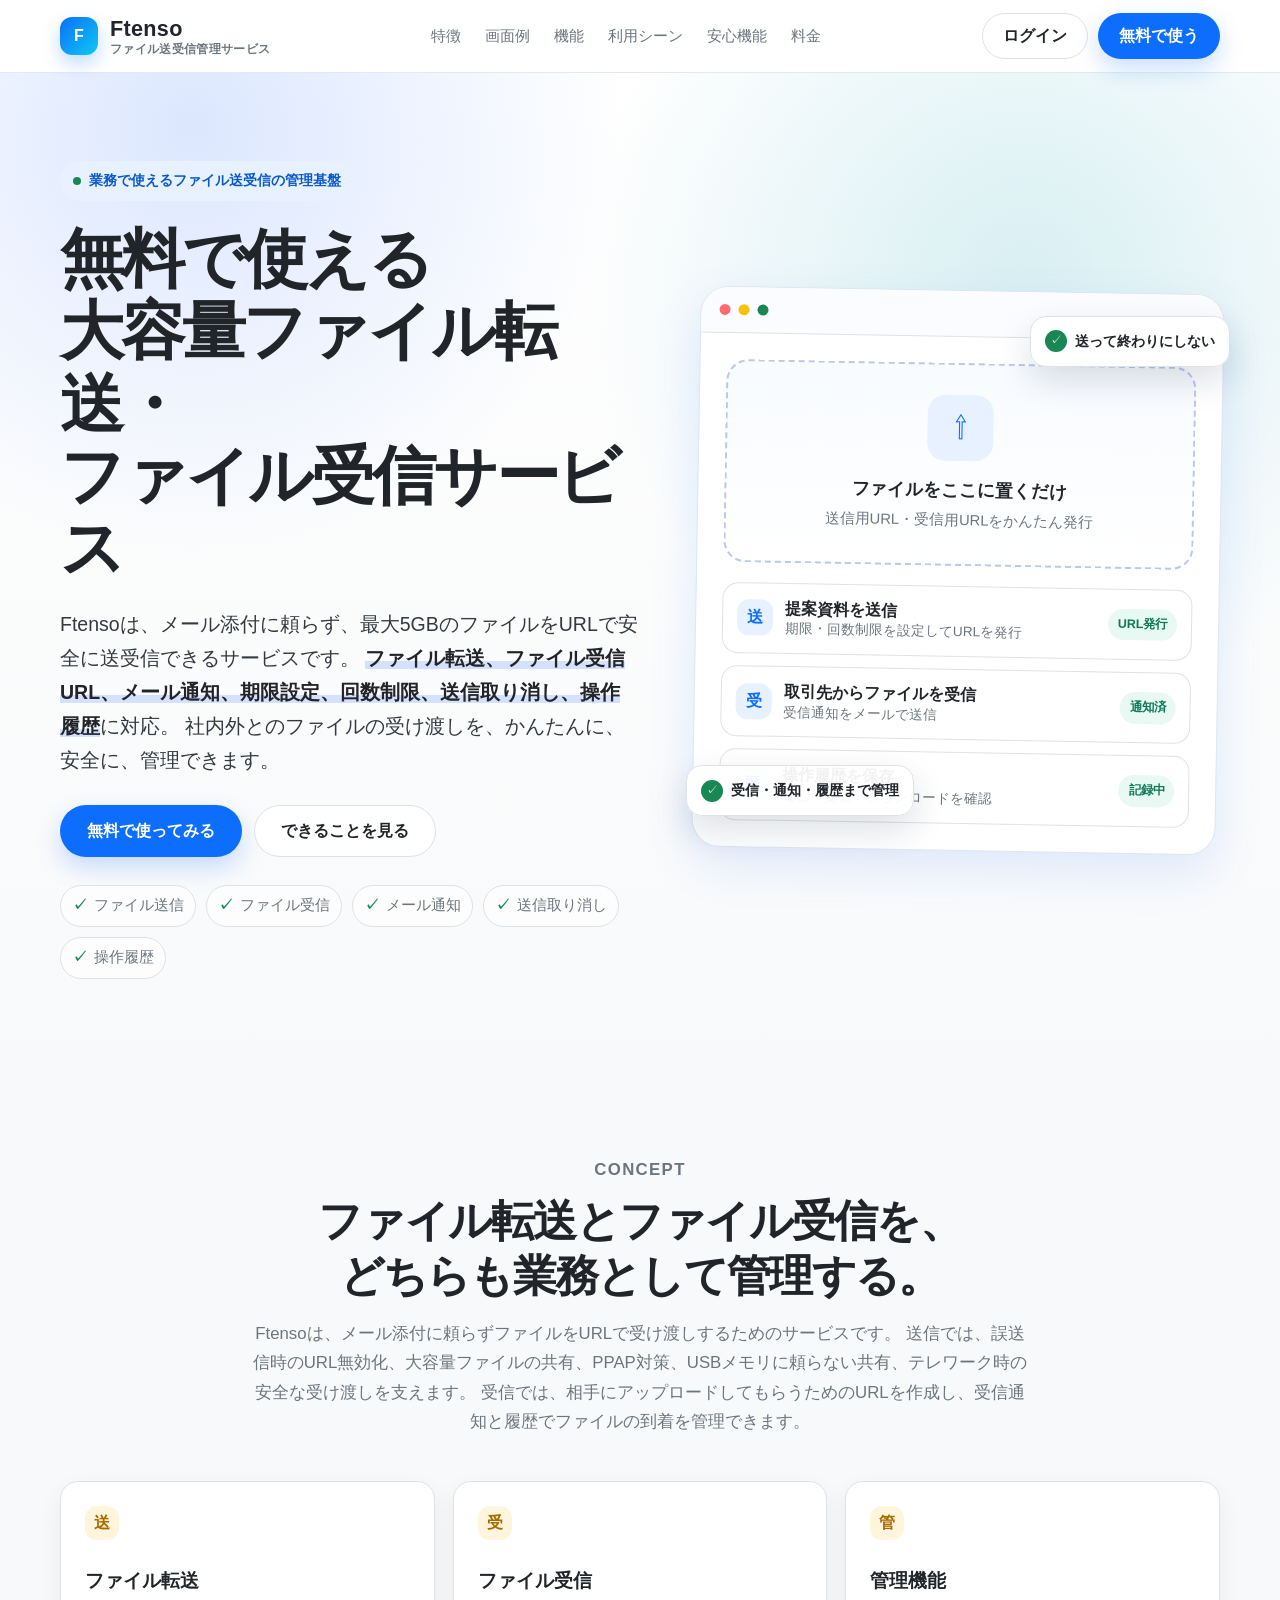
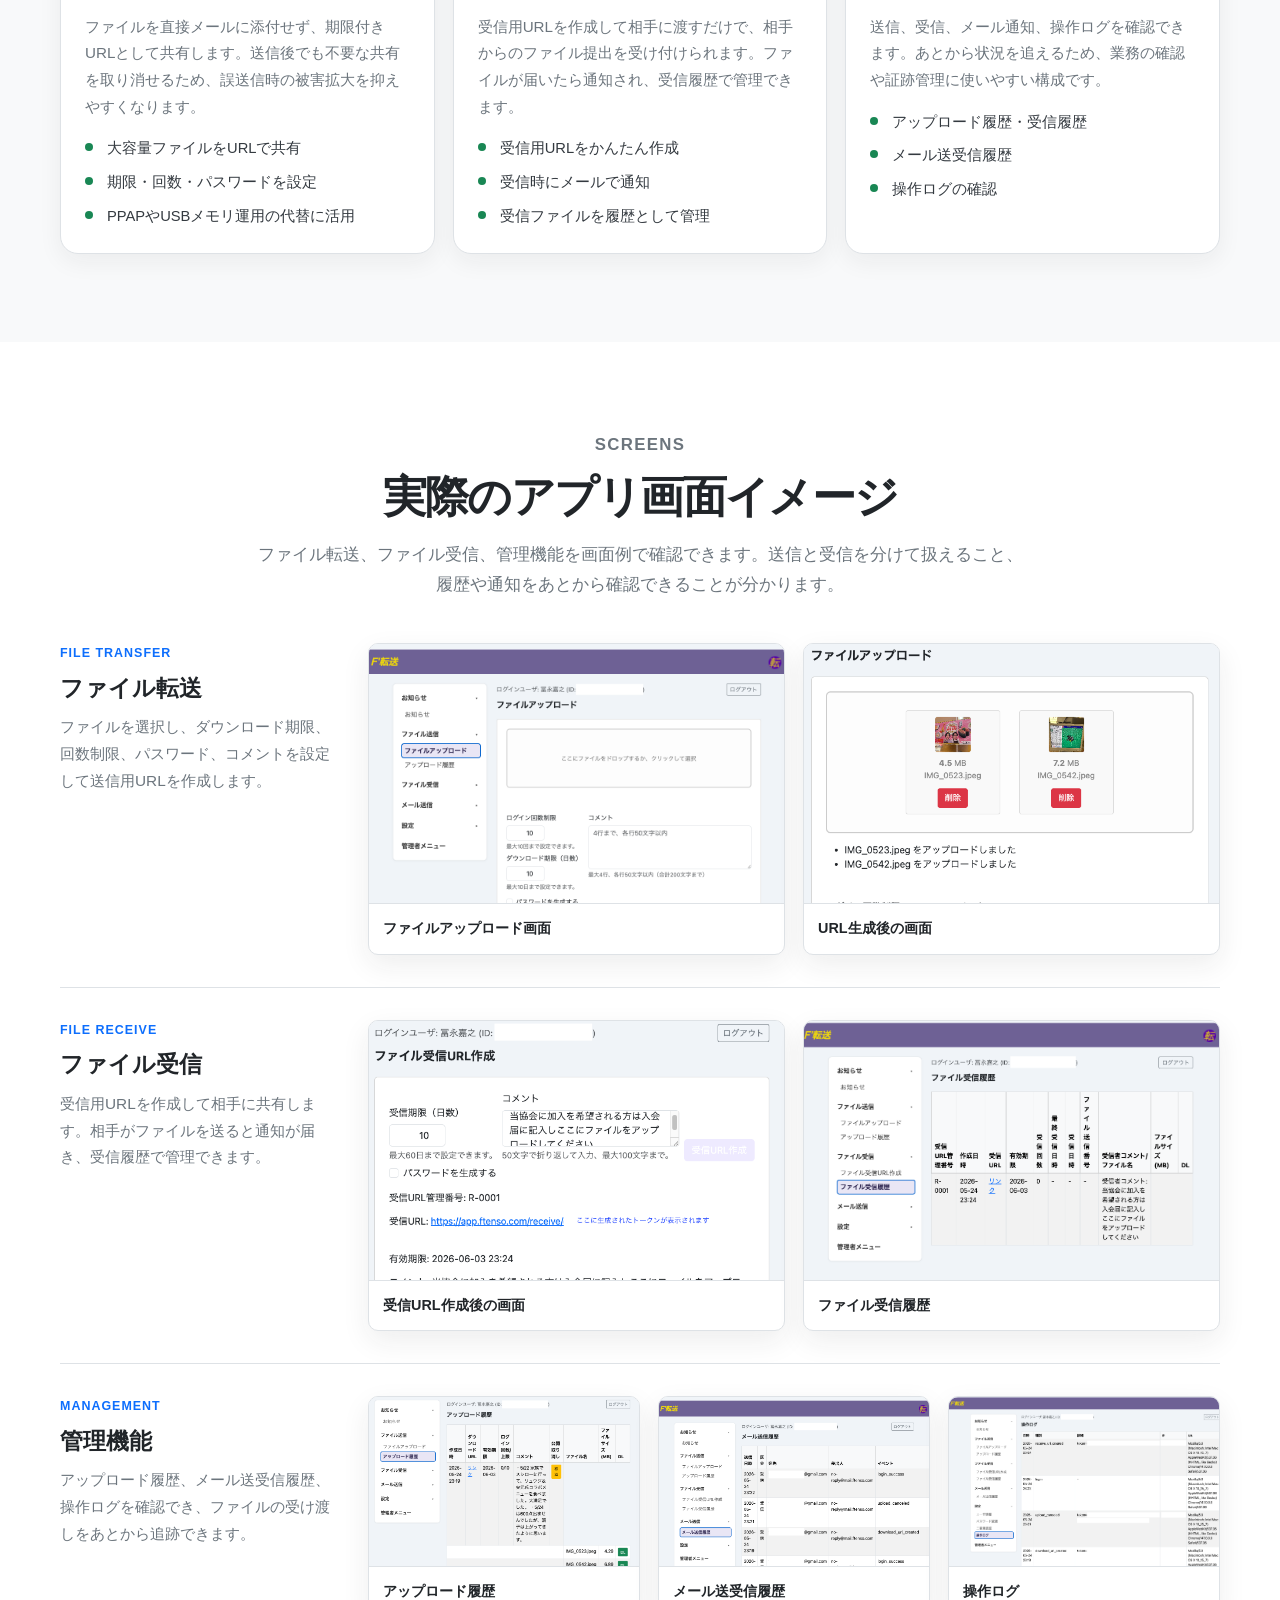
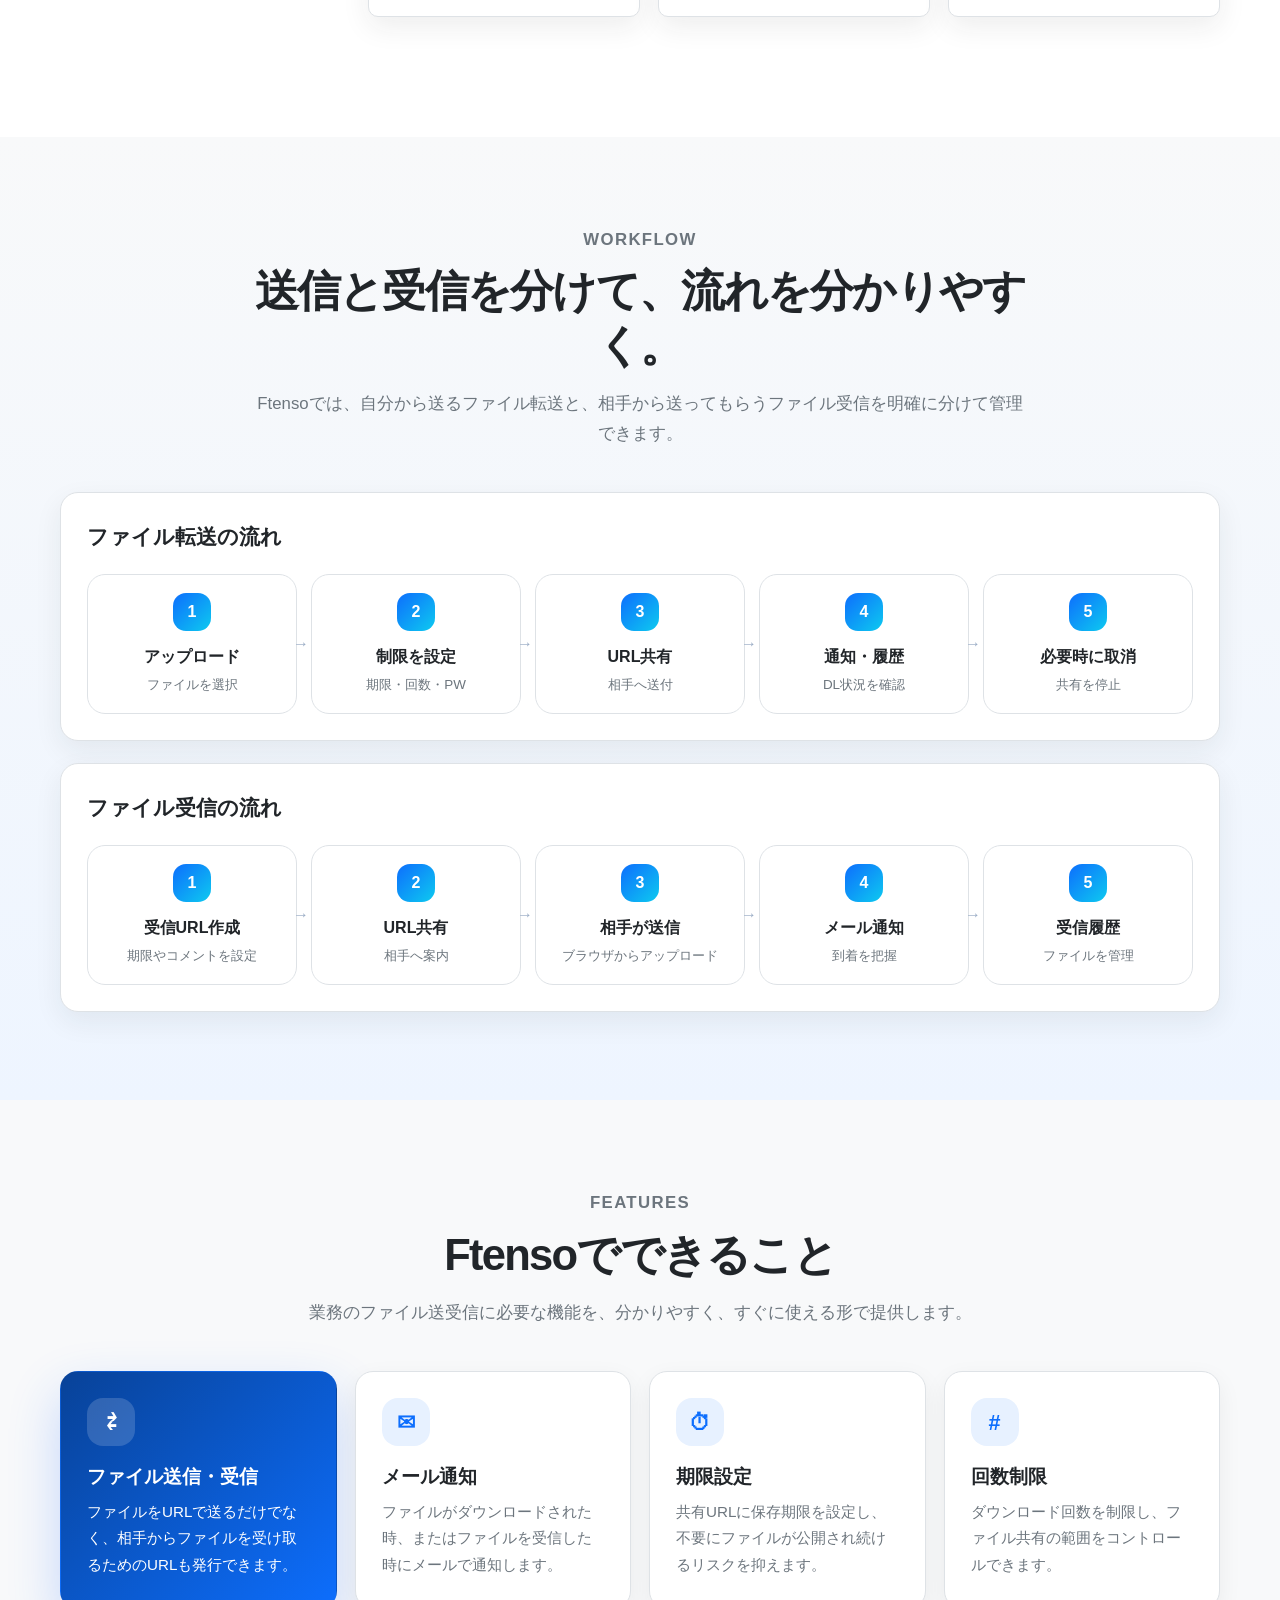
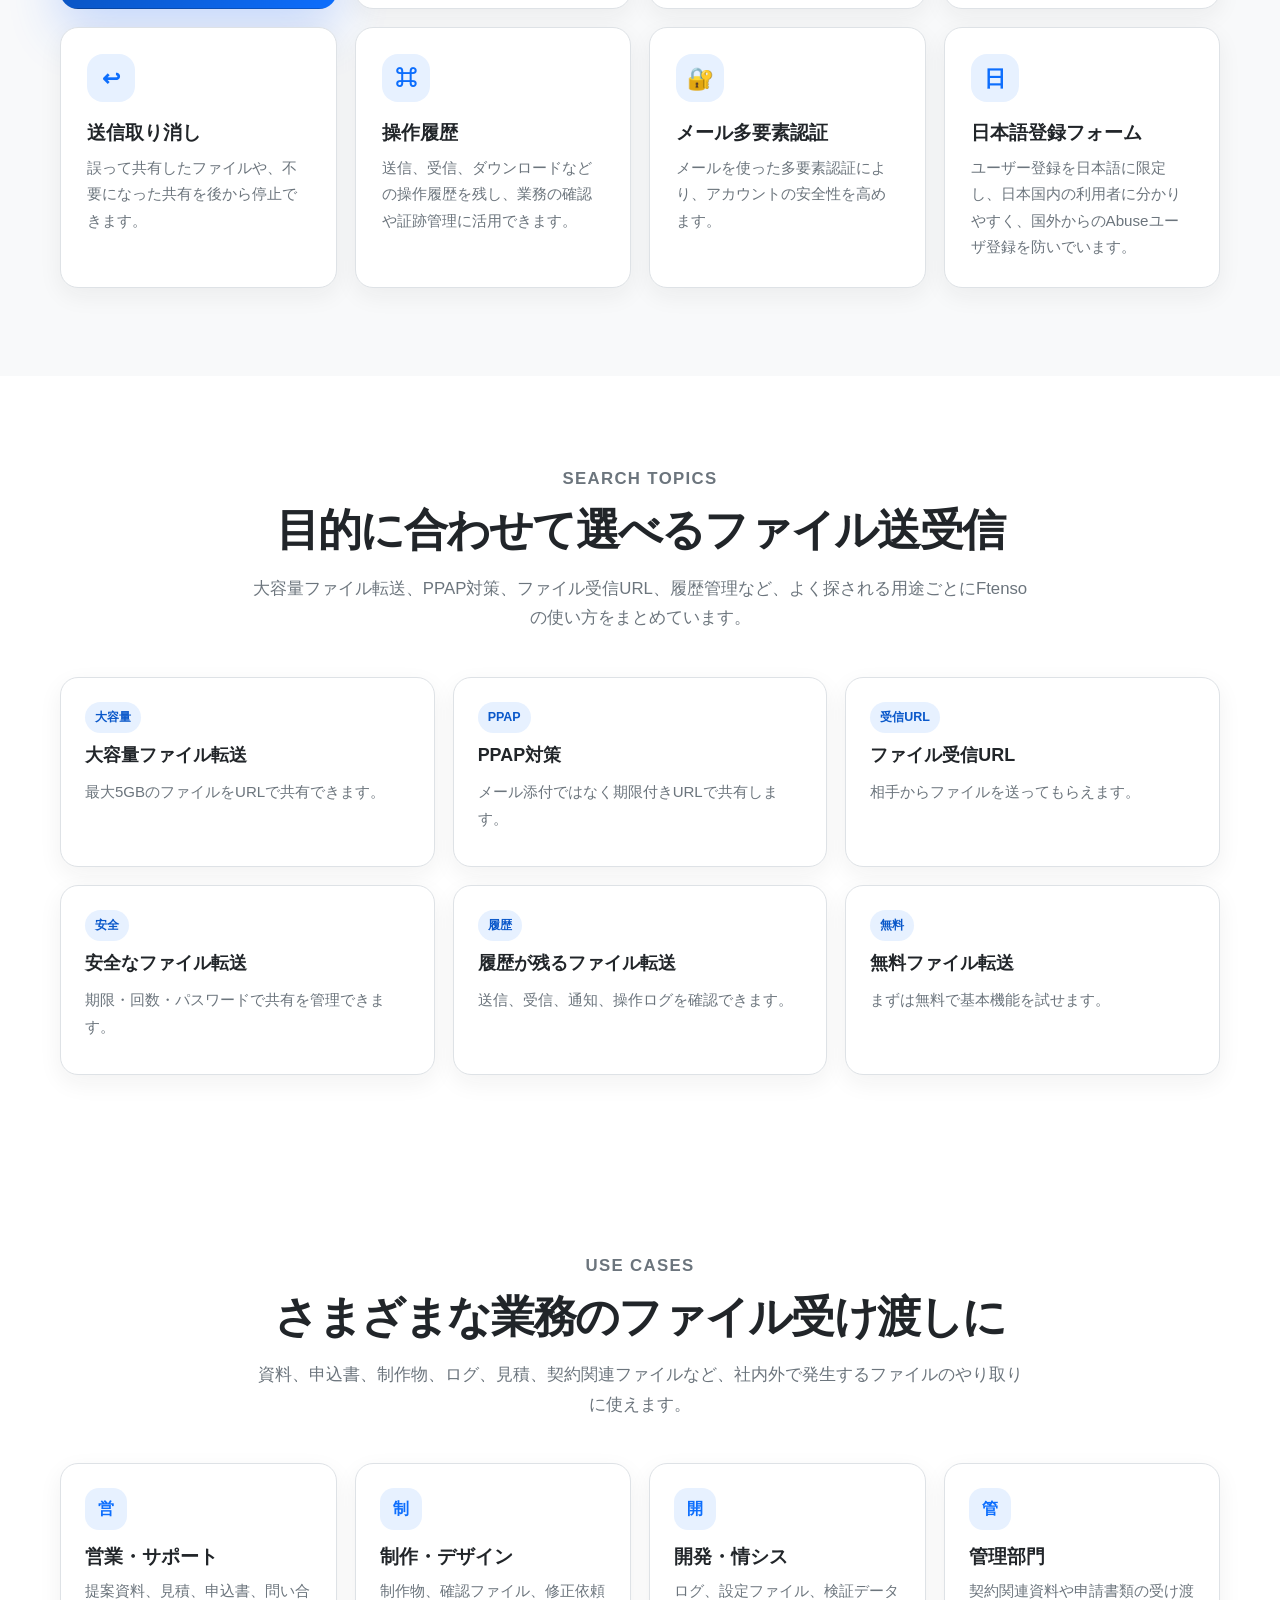
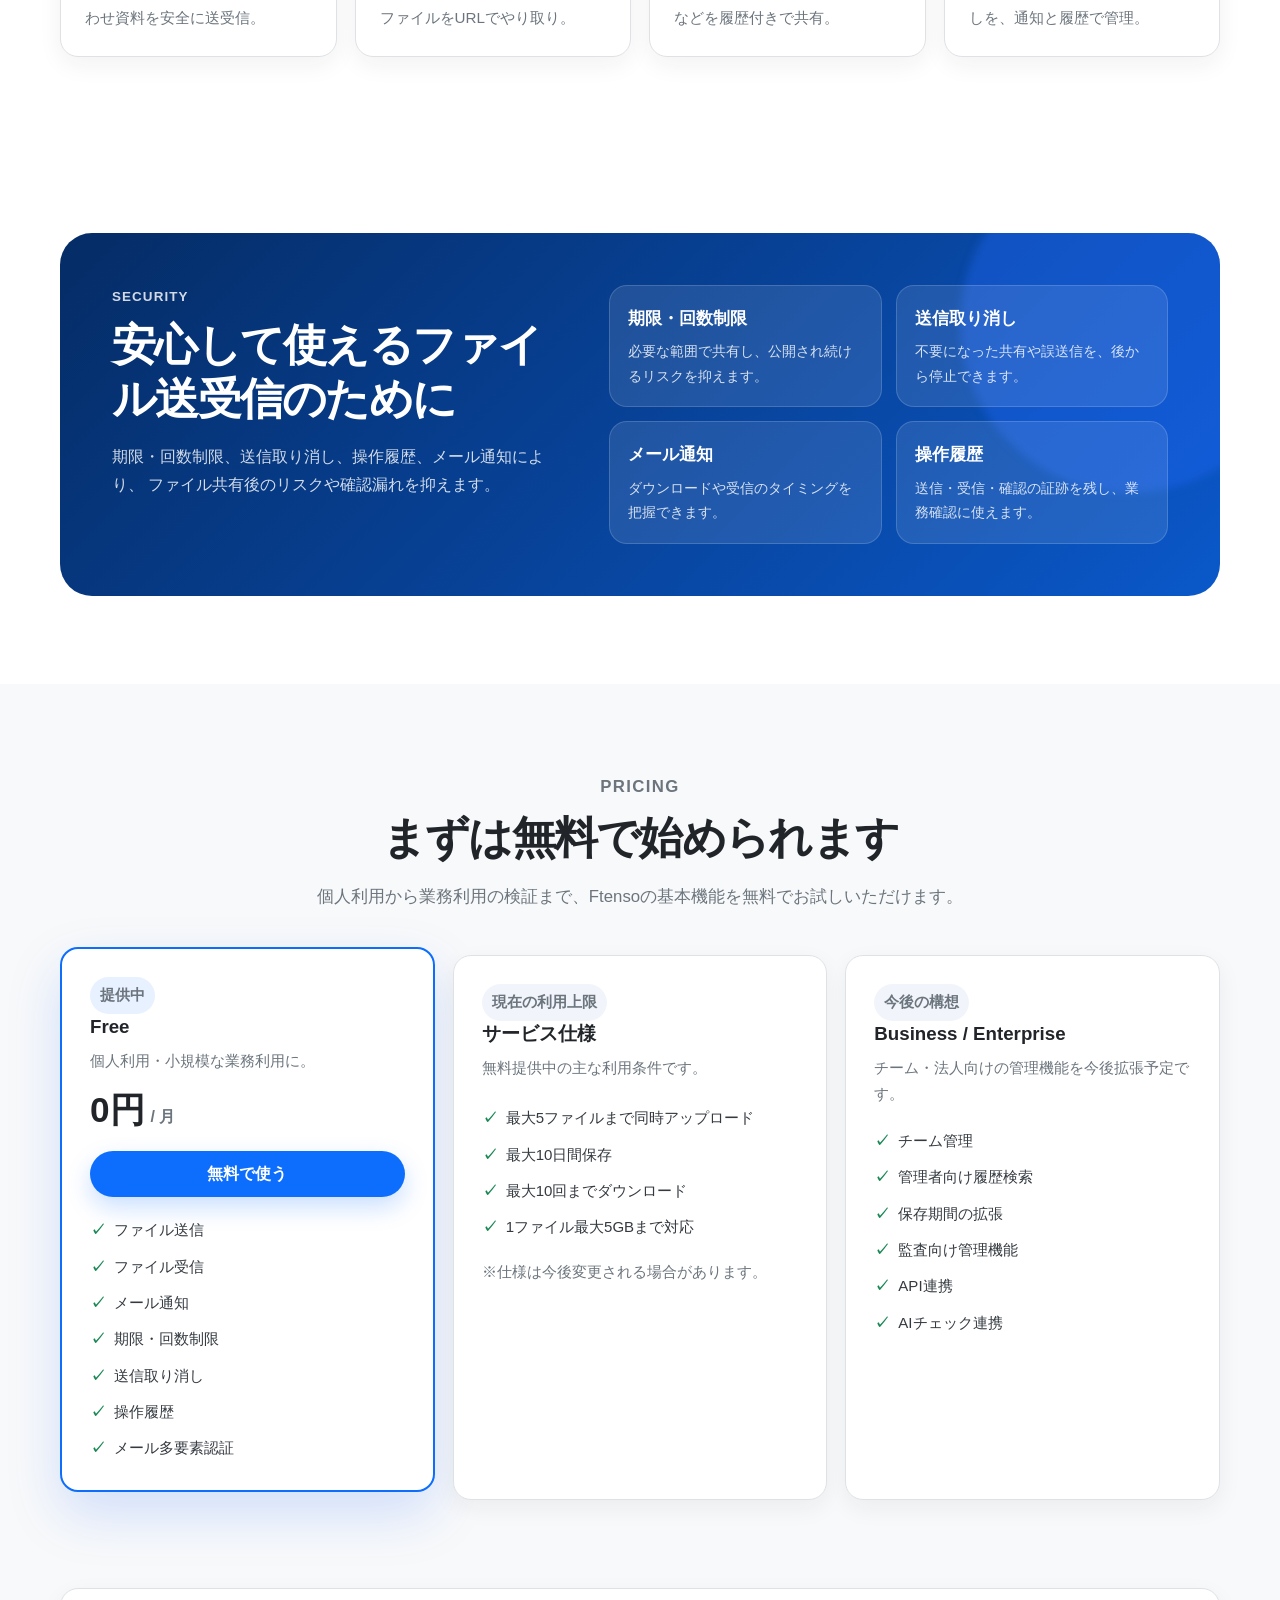
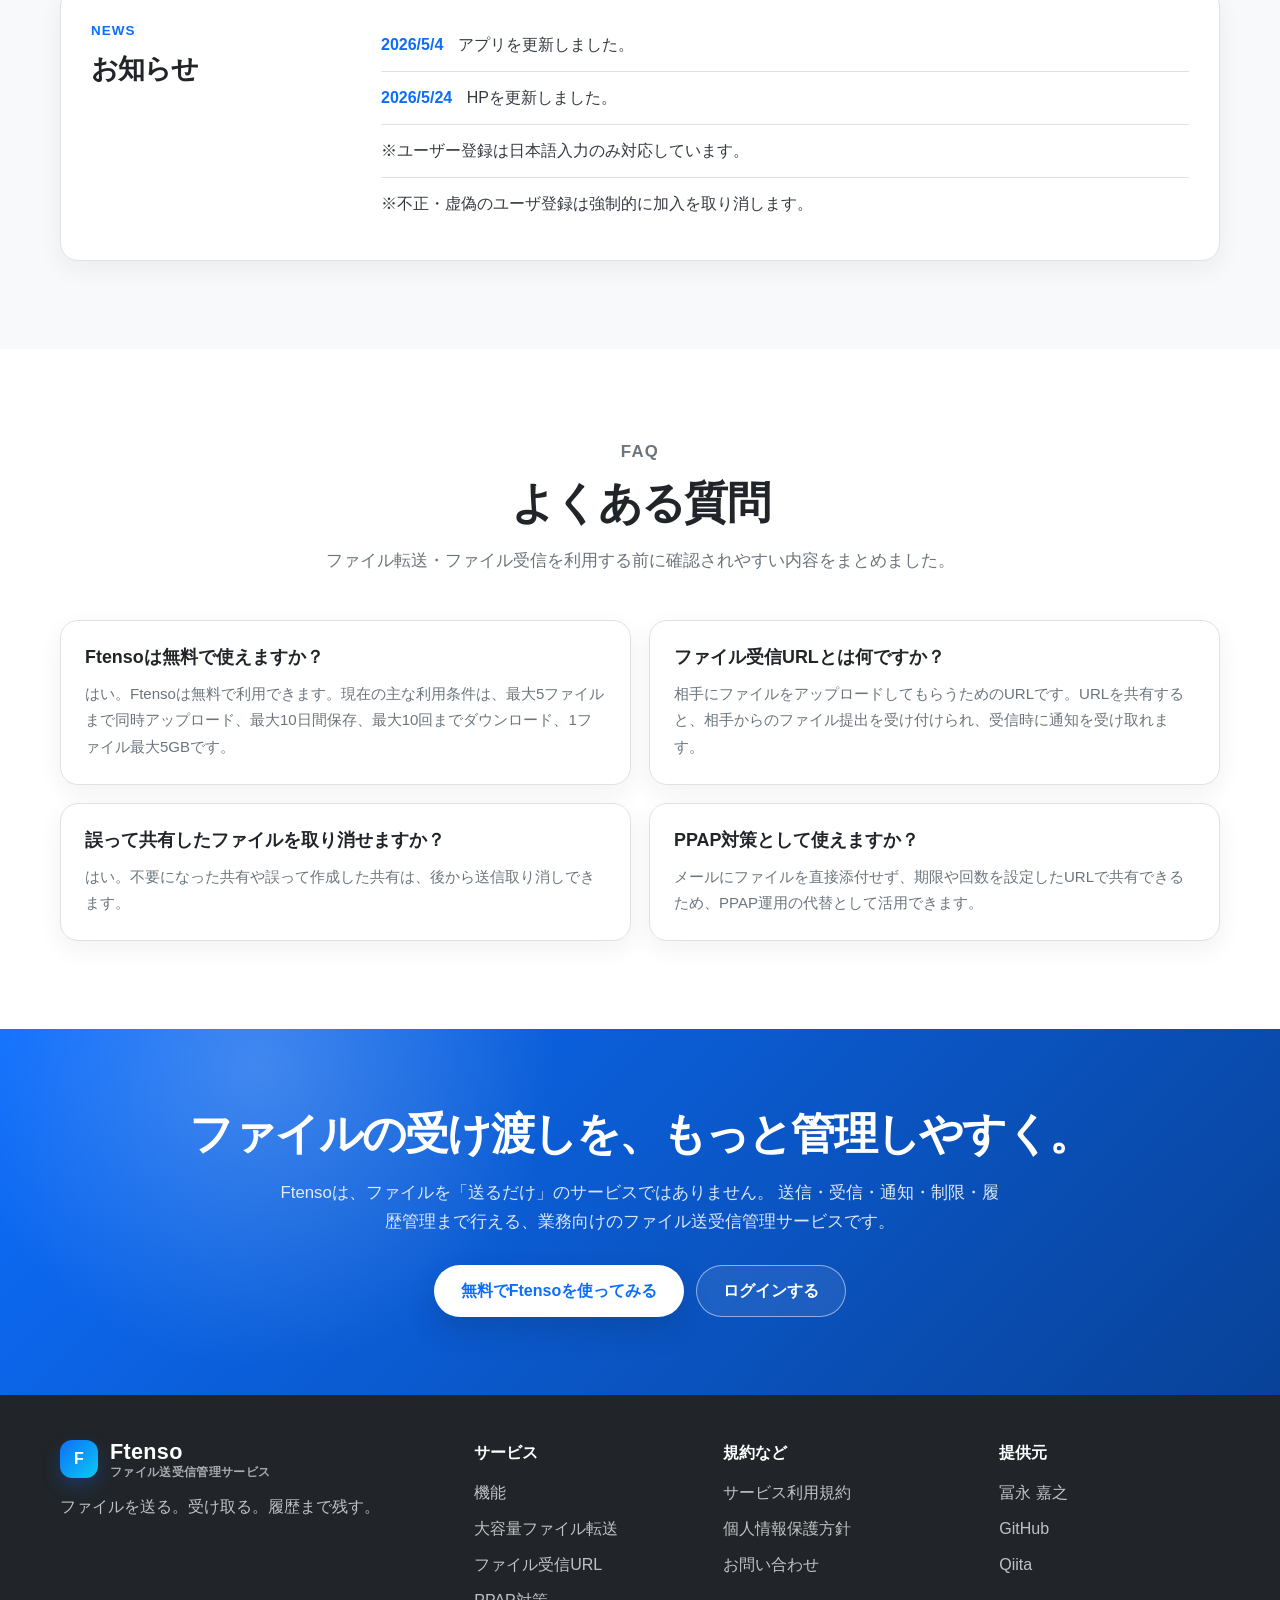
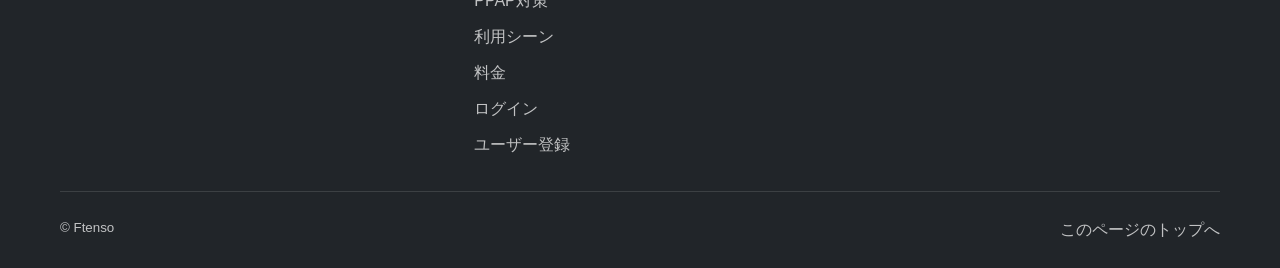
==== commit bafc6383: "2026/5/26 update" ====
--- a/index.html
+++ b/index.html
@@ -12,16 +12,100 @@
 </script>
   <meta charset="UTF-8" />
   <meta name="viewport" content="width=device-width, initial-scale=1.0" />
-  <title>Ftenso｜ファイルを送る。受け取る。履歴まで残す。</title>
+  <title>Ftenso｜無料で使える大容量ファイル転送・ファイル受信サービス</title>
   <meta
     name="description"
-    content="Ftensoは、メール添付に頼らず、ファイルをURLで安全に送受信できるファイル転送サービスです。送信・受信・通知・期限設定・回数制限・送信取り消し・操作履歴に対応。"
+    content="Ftensoは無料で使えるファイル転送・ファイル受信サービスです。最大5GB、期限設定、回数制限、パスワード、送信取り消し、メール通知、操作履歴に対応。"
   />
-　<meta name="author" content="冨永 嘉之">
+  <meta name="author" content="冨永 嘉之">
   <meta name="keywords" content="ファイル転送,メール通知,履歴を残す,ftenso.com,ファイルテンソー,ftenso,無料,大容量">
+  <link rel="canonical" href="https://www.ftenso.com/" />
+  <meta property="og:type" content="website" />
+  <meta property="og:site_name" content="Ftenso" />
+  <meta property="og:title" content="Ftenso｜無料で使える大容量ファイル転送・ファイル受信サービス" />
+  <meta property="og:description" content="最大5GB、期限設定、回数制限、パスワード、送信取り消し、メール通知、操作履歴に対応したファイル送受信サービスです。" />
+  <meta property="og:url" content="https://www.ftenso.com/" />
+  <meta name="twitter:card" content="summary" />
 
   <!-- Ftenso renewal LP split version: colors aligned to app.ftenso.com / Bootstrap-style palette -->
   <link rel="stylesheet" href="style.css" />
+  <script type="application/ld+json">
+  {
+    "@context": "https://schema.org",
+    "@graph": [
+      {
+        "@type": "WebSite",
+        "@id": "https://www.ftenso.com/#website",
+        "url": "https://www.ftenso.com/",
+        "name": "Ftenso",
+        "inLanguage": "ja"
+      },
+      {
+        "@type": "Organization",
+        "@id": "https://www.ftenso.com/#organization",
+        "name": "Ftenso",
+        "url": "https://www.ftenso.com/",
+        "email": "support@ftenso.com",
+        "sameAs": [
+          "https://github.com/Yoshiyuki-Tominaga",
+          "https://qiita.com/yoshiyuki_tominaga"
+        ]
+      },
+      {
+        "@type": "SoftwareApplication",
+        "@id": "https://www.ftenso.com/#software",
+        "name": "Ftenso",
+        "applicationCategory": "BusinessApplication",
+        "operatingSystem": "Web",
+        "url": "https://www.ftenso.com/",
+        "offers": {
+          "@type": "Offer",
+          "price": "0",
+          "priceCurrency": "JPY"
+        },
+        "description": "無料で使えるファイル転送・ファイル受信サービス。最大5GB、期限設定、回数制限、パスワード、送信取り消し、メール通知、操作履歴に対応。"
+      },
+      {
+        "@type": "FAQPage",
+        "@id": "https://www.ftenso.com/#faq",
+        "mainEntity": [
+          {
+            "@type": "Question",
+            "name": "Ftensoは無料で使えますか？",
+            "acceptedAnswer": {
+              "@type": "Answer",
+              "text": "はい。Ftensoは無料で利用できます。現在の主な利用条件は、最大5ファイルまで同時アップロード、最大10日間保存、最大10回までダウンロード、1ファイル最大5GBです。"
+            }
+          },
+          {
+            "@type": "Question",
+            "name": "ファイル受信URLとは何ですか？",
+            "acceptedAnswer": {
+              "@type": "Answer",
+              "text": "相手にファイルをアップロードしてもらうためのURLです。URLを共有すると、相手からのファイル提出を受け付けられ、受信時に通知を受け取れます。"
+            }
+          },
+          {
+            "@type": "Question",
+            "name": "誤って共有したファイルを取り消せますか？",
+            "acceptedAnswer": {
+              "@type": "Answer",
+              "text": "はい。不要になった共有や誤って作成した共有は、後から送信取り消しできます。"
+            }
+          },
+          {
+            "@type": "Question",
+            "name": "PPAP対策として使えますか？",
+            "acceptedAnswer": {
+              "@type": "Answer",
+              "text": "メールにファイルを直接添付せず、期限や回数を設定したURLで共有できるため、PPAP運用の代替として活用できます。"
+            }
+          }
+        ]
+      }
+    ]
+  }
+  </script>
 </head>
 
 <body id="top">
@@ -56,10 +140,10 @@
       <div class="container hero-grid">
         <div class="hero-copy">
           <p class="eyebrow">業務で使えるファイル送受信の管理基盤</p>
-          <h1>ファイルを送る。<br />受け取る。<br />履歴まで残す。</h1>
+          <h1>無料で使える<br />大容量ファイル転送・<br />ファイル受信サービス</h1>
           <p class="hero-lead">
-            Ftensoは、メール添付に頼らず、ファイルをURLで安全に送受信できるサービスです。
-            <strong>送信・受信・通知・期限設定・回数制限・送信取り消し・操作履歴</strong>に対応。
+            Ftensoは、メール添付に頼らず、最大5GBのファイルをURLで安全に送受信できるサービスです。
+            <strong>ファイル転送、ファイル受信URL、メール通知、期限設定、回数制限、送信取り消し、操作履歴</strong>に対応。
             社内外とのファイルの受け渡しを、かんたんに、安全に、管理できます。
           </p>
 
@@ -353,6 +437,51 @@
       </div>
     </section>
 
+    <section class="section section-white">
+      <div class="container">
+        <div class="section-head">
+          <p class="section-kicker">Search Topics</p>
+          <h2>目的に合わせて選べるファイル送受信</h2>
+          <p>
+            大容量ファイル転送、PPAP対策、ファイル受信URL、履歴管理など、よく探される用途ごとにFtensoの使い方をまとめています。
+          </p>
+        </div>
+
+        <div class="seo-link-grid">
+          <a class="seo-link-card" href="/large-file-transfer/">
+            <span>大容量</span>
+            <strong>大容量ファイル転送</strong>
+            <p>最大5GBのファイルをURLで共有できます。</p>
+          </a>
+          <a class="seo-link-card" href="/ppap-alternative/">
+            <span>PPAP</span>
+            <strong>PPAP対策</strong>
+            <p>メール添付ではなく期限付きURLで共有します。</p>
+          </a>
+          <a class="seo-link-card" href="/receive-file/">
+            <span>受信URL</span>
+            <strong>ファイル受信URL</strong>
+            <p>相手からファイルを送ってもらえます。</p>
+          </a>
+          <a class="seo-link-card" href="/secure-file-transfer/">
+            <span>安全</span>
+            <strong>安全なファイル転送</strong>
+            <p>期限・回数・パスワードで共有を管理できます。</p>
+          </a>
+          <a class="seo-link-card" href="/file-transfer-history/">
+            <span>履歴</span>
+            <strong>履歴が残るファイル転送</strong>
+            <p>送信、受信、通知、操作ログを確認できます。</p>
+          </a>
+          <a class="seo-link-card" href="/free-file-transfer/">
+            <span>無料</span>
+            <strong>無料ファイル転送</strong>
+            <p>まずは無料で基本機能を試せます。</p>
+          </a>
+        </div>
+      </div>
+    </section>
+
     <section id="scene" class="section section-white">
       <div class="container">
         <div class="section-head">
@@ -508,6 +637,35 @@
             <li>※ユーザー登録は日本語入力のみ対応しています。</li>
             <li>※不正・虚偽のユーザ登録は強制的に加入を取り消します。</li>
           </ul>
+        </div>
+      </div>
+    </section>
+
+    <section id="faq" class="section section-white">
+      <div class="container">
+        <div class="section-head">
+          <p class="section-kicker">FAQ</p>
+          <h2>よくある質問</h2>
+          <p>ファイル転送・ファイル受信を利用する前に確認されやすい内容をまとめました。</p>
+        </div>
+
+        <div class="faq-grid">
+          <article class="faq-card">
+            <h3>Ftensoは無料で使えますか？</h3>
+            <p>はい。Ftensoは無料で利用できます。現在の主な利用条件は、最大5ファイルまで同時アップロード、最大10日間保存、最大10回までダウンロード、1ファイル最大5GBです。</p>
+          </article>
+          <article class="faq-card">
+            <h3>ファイル受信URLとは何ですか？</h3>
+            <p>相手にファイルをアップロードしてもらうためのURLです。URLを共有すると、相手からのファイル提出を受け付けられ、受信時に通知を受け取れます。</p>
+          </article>
+          <article class="faq-card">
+            <h3>誤って共有したファイルを取り消せますか？</h3>
+            <p>はい。不要になった共有や誤って作成した共有は、後から送信取り消しできます。</p>
+          </article>
+          <article class="faq-card">
+            <h3>PPAP対策として使えますか？</h3>
+            <p>メールにファイルを直接添付せず、期限や回数を設定したURLで共有できるため、PPAP運用の代替として活用できます。</p>
+          </article>
         </div>
       </div>
     </section>
@@ -546,6 +704,9 @@
         <h3>サービス</h3>
         <ul>
           <li><a href="#features">機能</a></li>
+          <li><a href="/large-file-transfer/">大容量ファイル転送</a></li>
+          <li><a href="/receive-file/">ファイル受信URL</a></li>
+          <li><a href="/ppap-alternative/">PPAP対策</a></li>
           <li><a href="#scene">利用シーン</a></li>
           <li><a href="#price">料金</a></li>
           <li><a href="https://app.ftenso.com/auth/login">ログイン</a></li>
--- a/style.css
+++ b/style.css
@@ -927,6 +927,67 @@
   flex-wrap: wrap;
 }
 
+.seo-link-grid,
+.faq-grid {
+  display: grid;
+  grid-template-columns: repeat(3, 1fr);
+  gap: 18px;
+}
+
+.seo-link-card,
+.faq-card {
+  padding: 24px;
+  background: #fff;
+  border: 1px solid var(--line);
+  border-radius: var(--radius);
+  box-shadow: 0 8px 24px rgba(33, 37, 41, 0.06);
+}
+
+.seo-link-card {
+  display: grid;
+  align-content: start;
+  gap: 10px;
+  min-height: 190px;
+}
+
+.seo-link-card:hover {
+  border-color: rgba(13, 110, 253, 0.45);
+  box-shadow: 0 14px 34px rgba(13, 110, 253, 0.12);
+  transform: translateY(-1px);
+}
+
+.seo-link-card span {
+  width: fit-content;
+  padding: 5px 10px;
+  color: var(--primary-dark);
+  background: #e7f1ff;
+  border-radius: 999px;
+  font-size: 0.78rem;
+  font-weight: 900;
+}
+
+.seo-link-card strong,
+.faq-card h3 {
+  color: var(--navy);
+  font-size: 1.12rem;
+  line-height: 1.45;
+}
+
+.seo-link-card p,
+.faq-card p {
+  margin-bottom: 0;
+  color: var(--muted);
+  font-size: 0.94rem;
+}
+
+.faq-grid {
+  grid-template-columns: repeat(2, 1fr);
+}
+
+.faq-card h3 {
+  margin-bottom: 10px;
+}
+
 
 .concept-split {
   display: grid;
@@ -1107,6 +1168,7 @@
   .problem-grid,
   .feature-grid,
   .pricing-grid,
+  .seo-link-grid,
   .concept-split {
     grid-template-columns: repeat(2, 1fr);
   }
@@ -1201,6 +1263,8 @@
   .security-grid,
   .pricing-grid,
   .concept-split,
+  .seo-link-grid,
+  .faq-grid,
   .screen-grid-two,
   .screen-grid-three,
   .footer-grid {
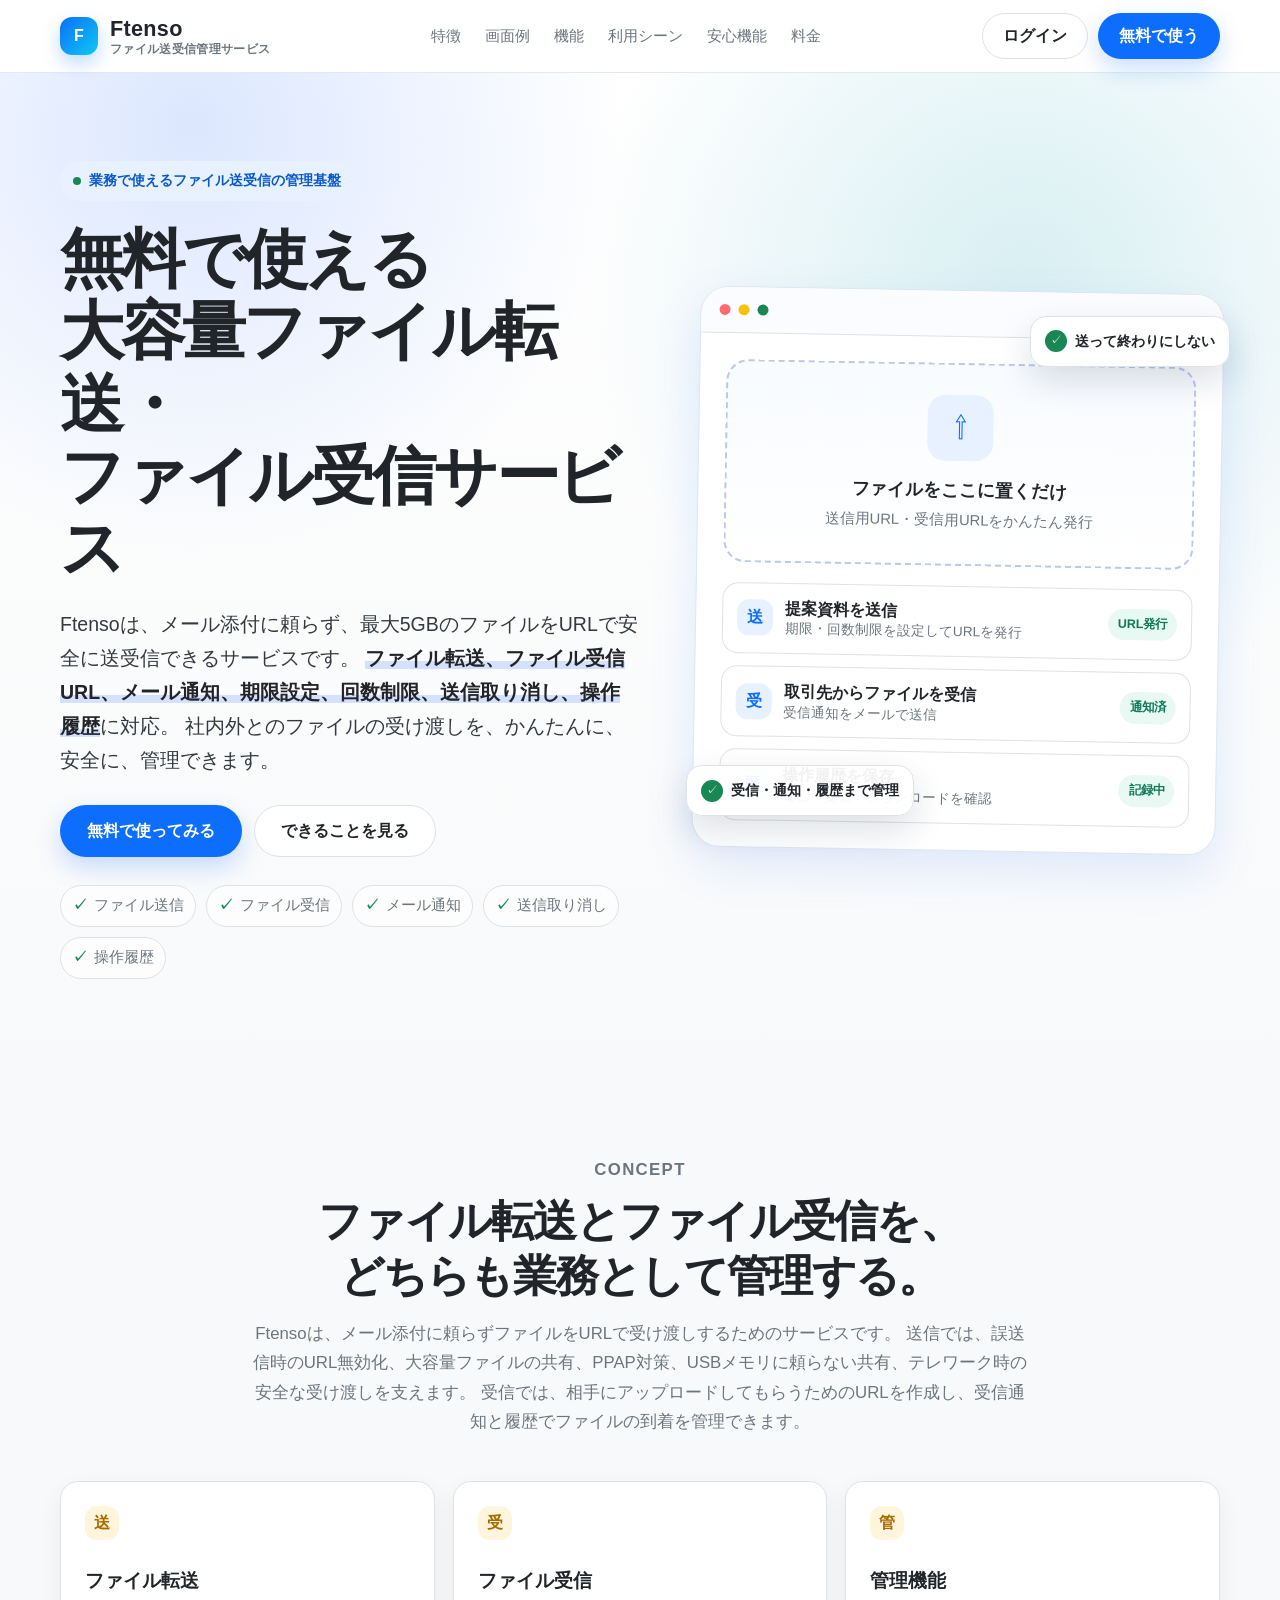
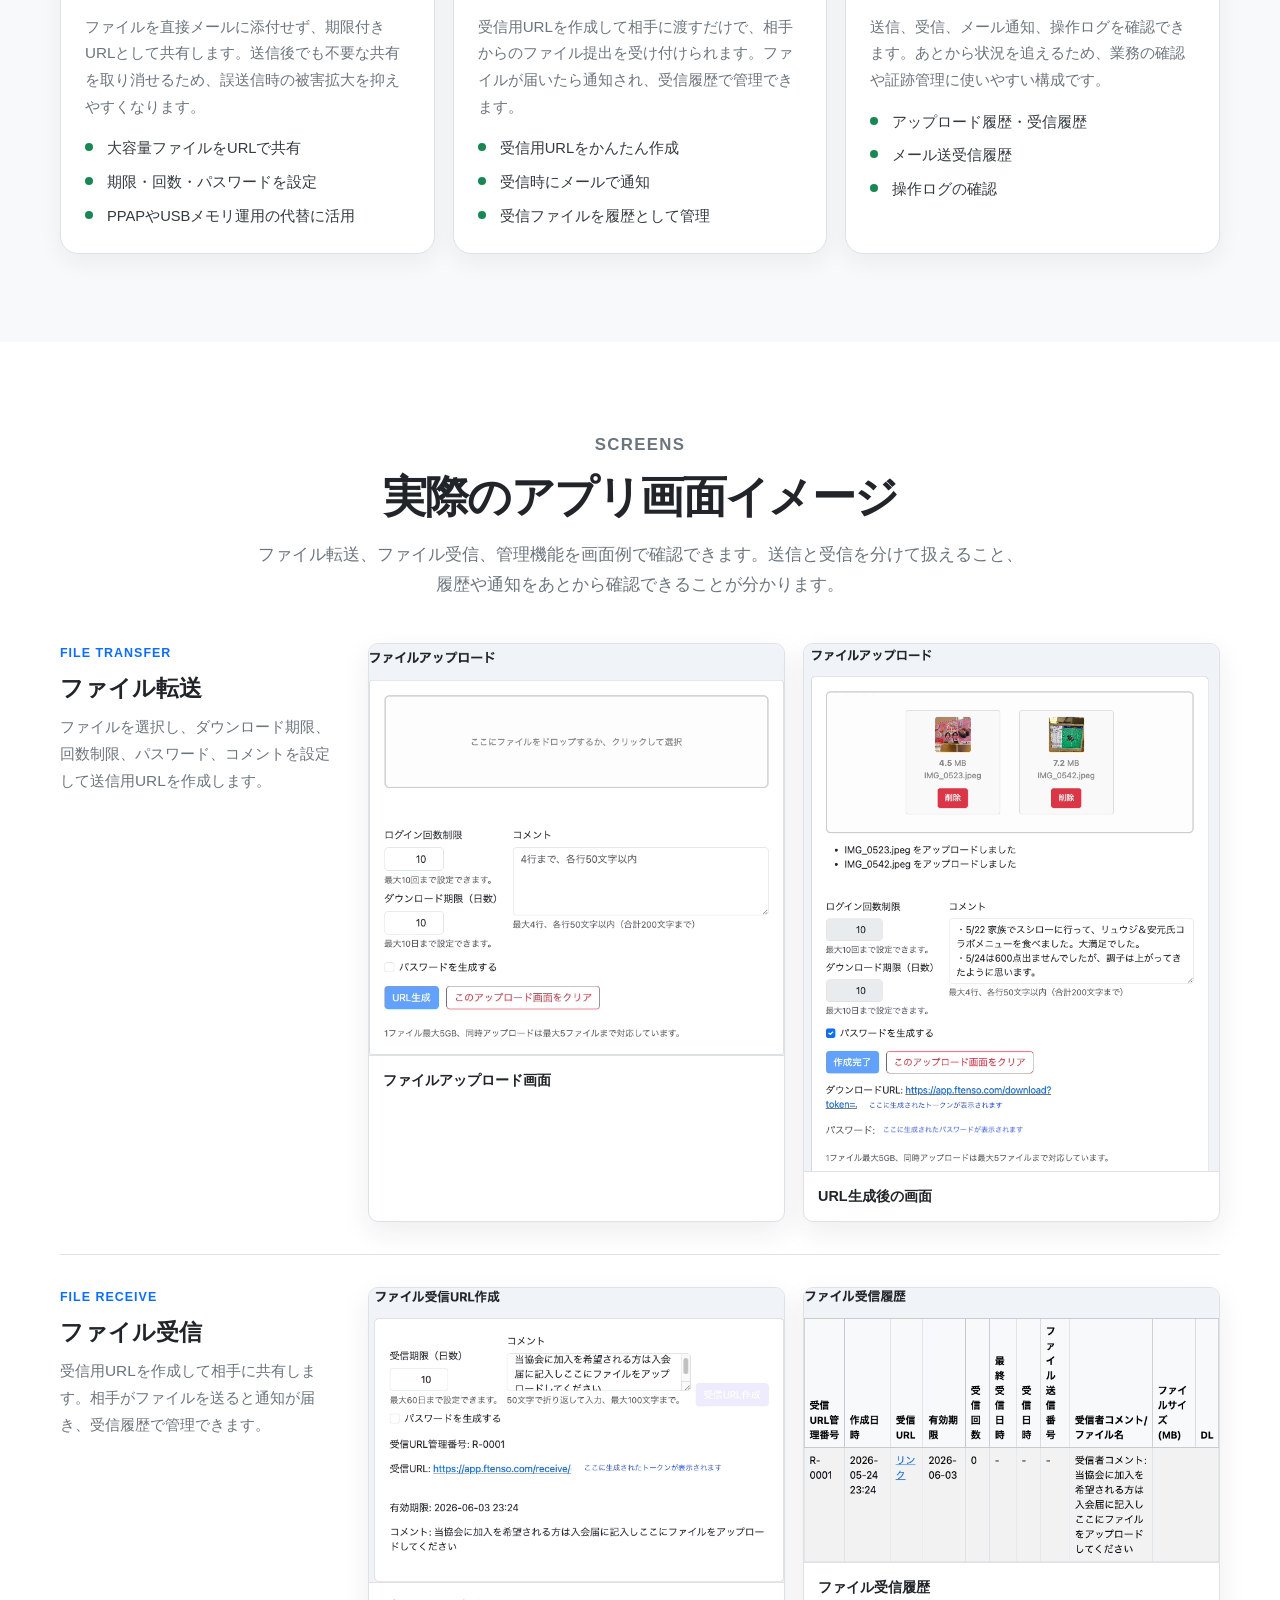
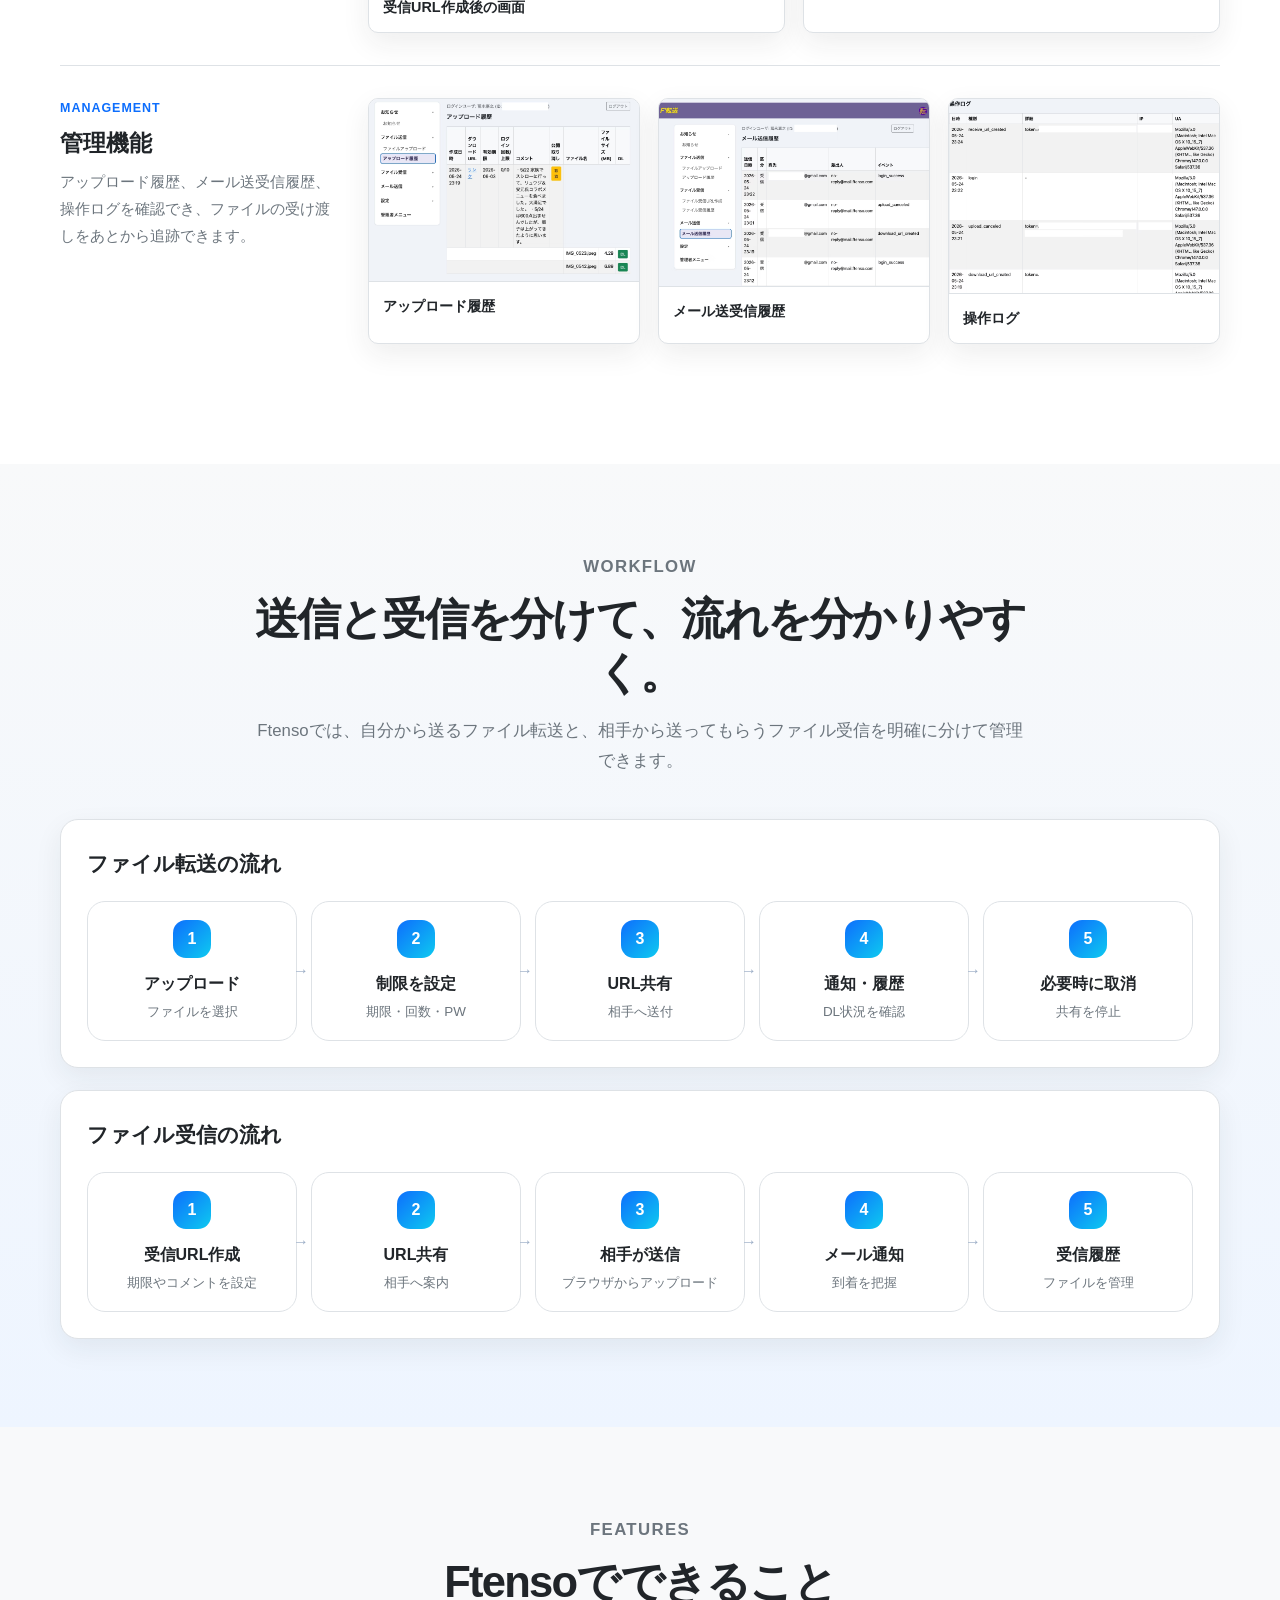
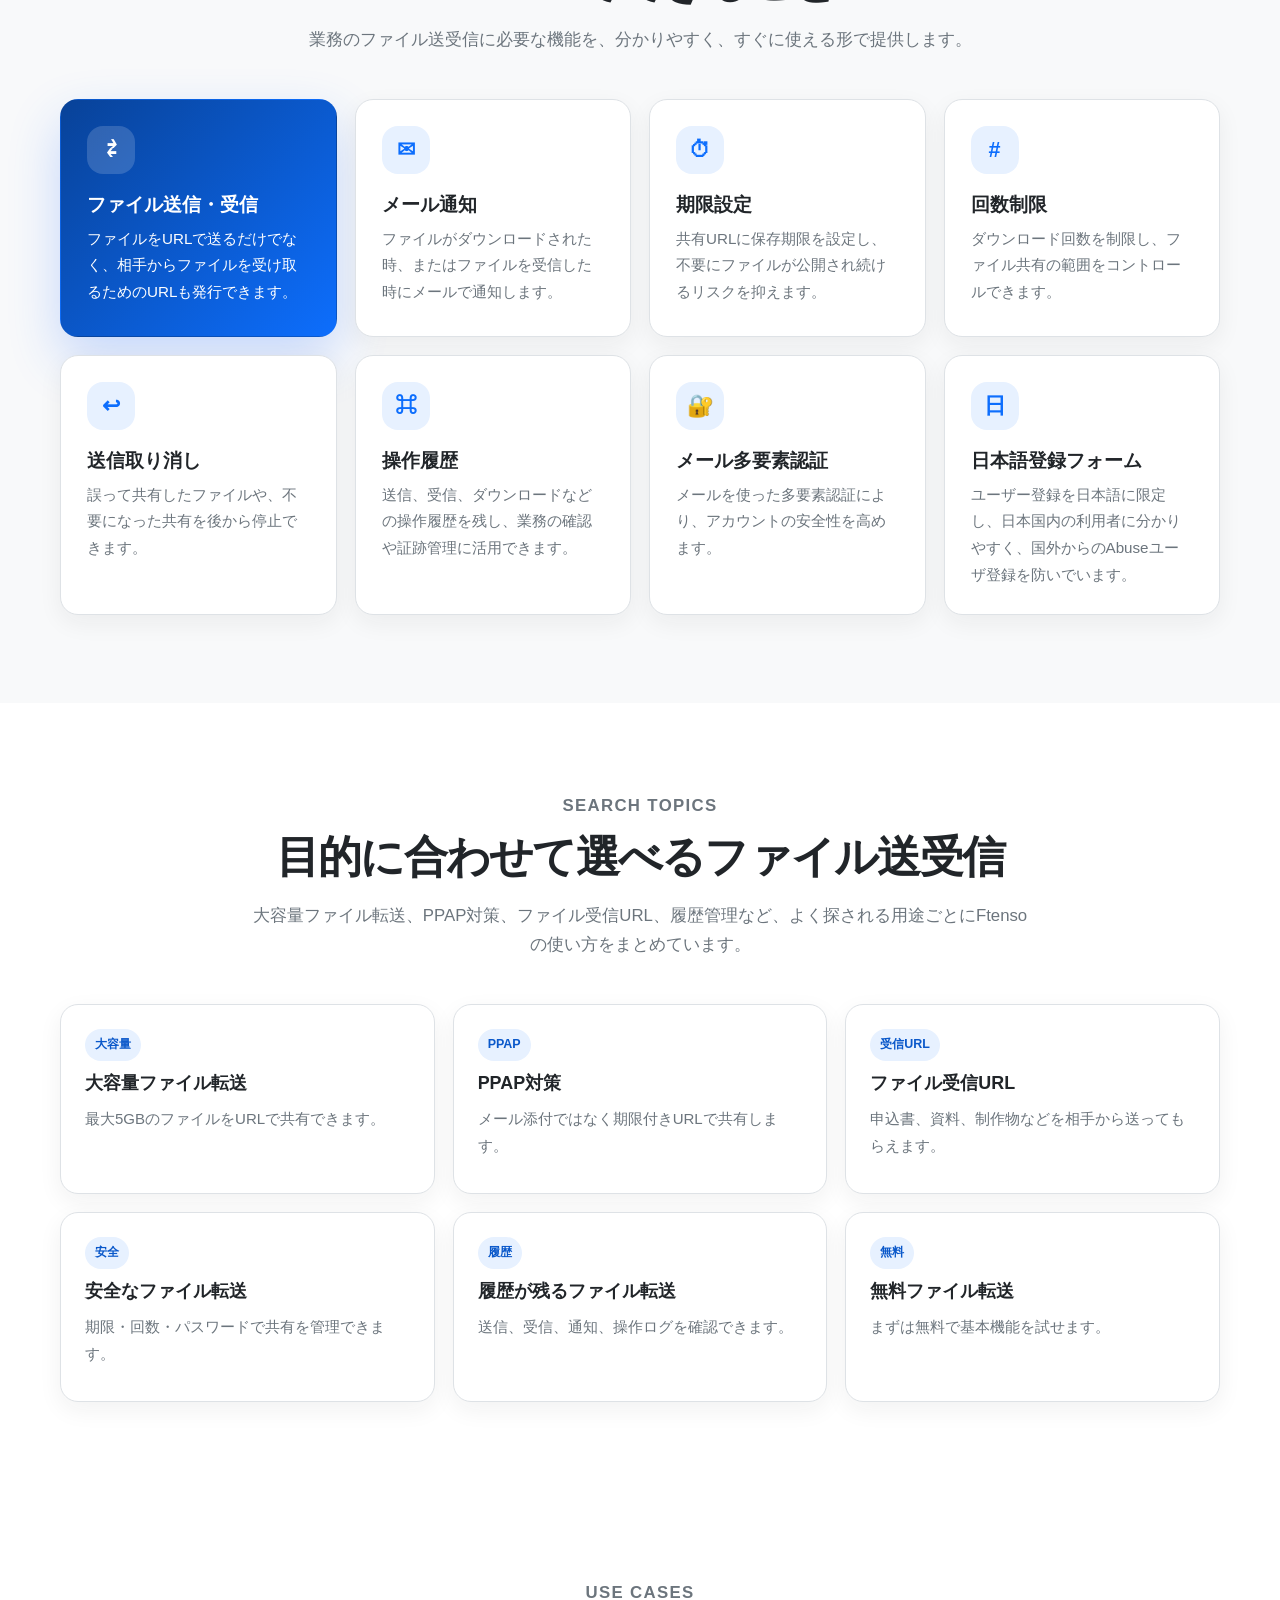
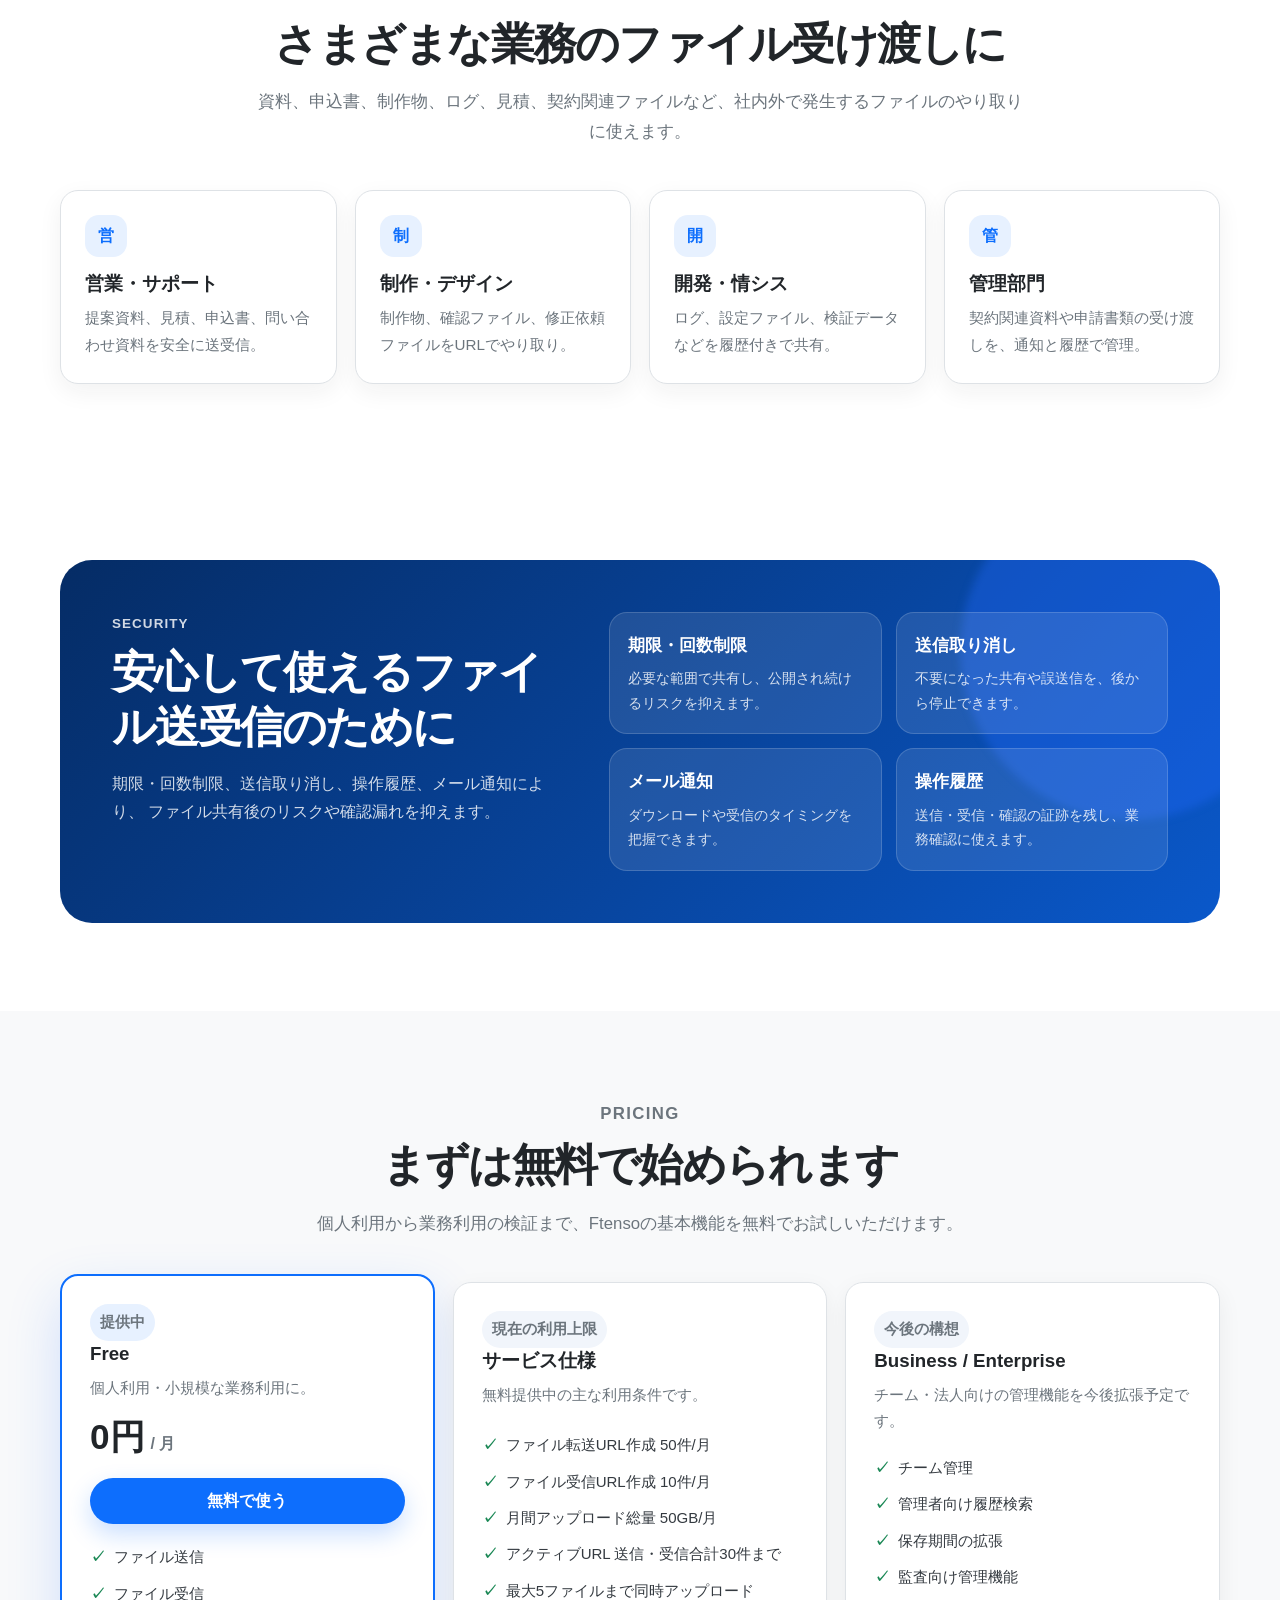
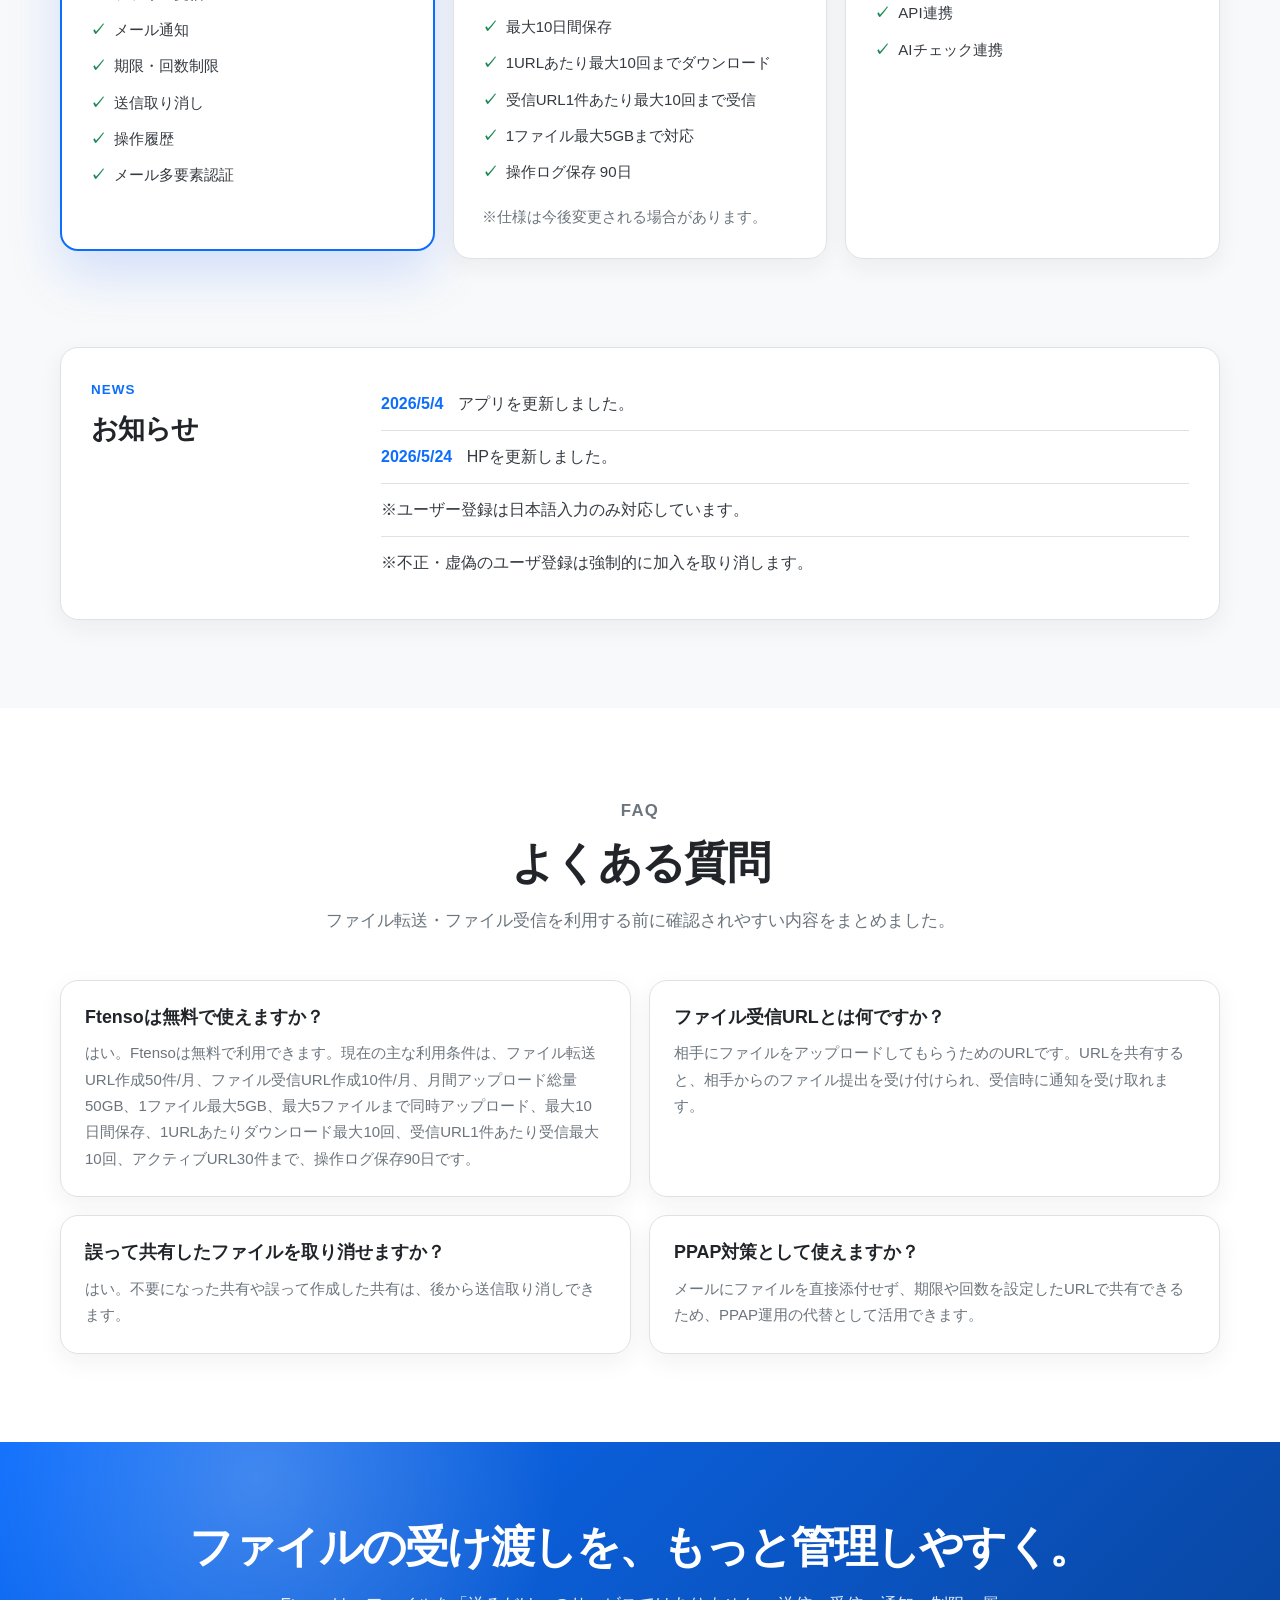
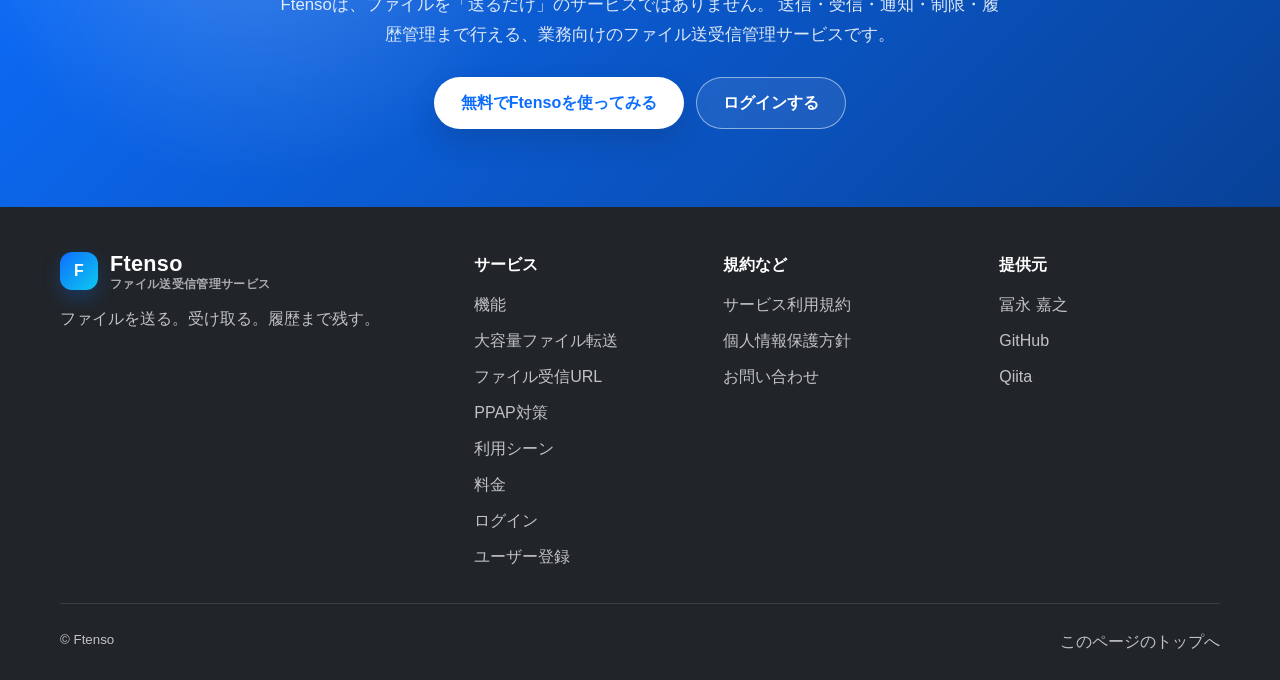
==== commit c81b9e59: "2026/5/30 update" ====
--- a/index.html
+++ b/index.html
@@ -74,7 +74,7 @@
             "name": "Ftensoは無料で使えますか？",
             "acceptedAnswer": {
               "@type": "Answer",
-              "text": "はい。Ftensoは無料で利用できます。現在の主な利用条件は、最大5ファイルまで同時アップロード、最大10日間保存、最大10回までダウンロード、1ファイル最大5GBです。"
+              "text": "はい。Ftensoは無料で利用できます。現在の主な利用条件は、ファイル転送URL作成50件/月、ファイル受信URL作成10件/月、月間アップロード総量50GB、1ファイル最大5GB、最大5ファイルまで同時アップロード、最大10日間保存、1URLあたりダウンロード最大10回、受信URL1件あたり受信最大10回、アクティブURL30件まで、操作ログ保存90日です。"
             }
           },
           {
@@ -287,11 +287,17 @@
           </div>
           <div class="screen-grid screen-grid-two">
             <figure class="screen-card">
-              <img src="/static/screenshots/file-send-upload.png" alt="ファイルアップロード画面" loading="lazy" />
+              <picture>
+                <source srcset="/static/screenshots/file-send-upload.avif" type="image/avif" />
+                <img src="/static/screenshots/file-send-upload.png" width="672" height="665" alt="Ftensoのファイル転送アップロード画面。大容量ファイルを選択して送信用URLを作成できる画面" loading="lazy" decoding="async" />
+              </picture>
               <figcaption>ファイルアップロード画面</figcaption>
             </figure>
             <figure class="screen-card">
-              <img src="/static/screenshots/file-send-url.png" alt="送信用URL生成後の画面" loading="lazy" />
+              <picture>
+                <source srcset="/static/screenshots/file-send-url.avif" type="image/avif" />
+                <img src="/static/screenshots/file-send-url.png" width="702" height="891" alt="Ftensoのファイル転送URL生成後の画面。期限、回数制限、パスワード付きでファイル共有URLを作成" loading="lazy" decoding="async" />
+              </picture>
               <figcaption>URL生成後の画面</figcaption>
             </figure>
           </div>
@@ -305,11 +311,17 @@
           </div>
           <div class="screen-grid screen-grid-two">
             <figure class="screen-card">
-              <img src="/static/screenshots/file-receive-url.png" alt="ファイル受信URL作成後の画面" loading="lazy" />
+              <picture>
+                <source srcset="/static/screenshots/file-receive-url.avif" type="image/avif" />
+                <img src="/static/screenshots/file-receive-url.png" width="681" height="482" alt="Ftensoのファイル受信URL作成画面。相手からファイルを送ってもらう受信URLを発行" loading="lazy" decoding="async" />
+              </picture>
               <figcaption>受信URL作成後の画面</figcaption>
             </figure>
             <figure class="screen-card">
-              <img src="/static/screenshots/file-receive-history.png" alt="ファイル受信履歴画面" loading="lazy" />
+              <picture>
+                <source srcset="/static/screenshots/file-receive-history.avif" type="image/avif" />
+                <img src="/static/screenshots/file-receive-history.png" width="672" height="444" alt="Ftensoのファイル受信履歴画面。受信ファイル、受信日時、コメントを管理できる画面" loading="lazy" decoding="async" />
+              </picture>
               <figcaption>ファイル受信履歴</figcaption>
             </figure>
           </div>
@@ -323,15 +335,24 @@
           </div>
           <div class="screen-grid screen-grid-three">
             <figure class="screen-card">
-              <img src="/static/screenshots/file-send-history.png" alt="アップロード履歴画面" loading="lazy" />
+              <picture>
+                <source srcset="/static/screenshots/file-send-history.avif" type="image/avif" />
+                <img src="/static/screenshots/file-send-history.png" width="988" height="666" alt="Ftensoのアップロード履歴画面。ファイル転送URL、期限、ダウンロード状況を確認" loading="lazy" decoding="async" />
+              </picture>
               <figcaption>アップロード履歴</figcaption>
             </figure>
             <figure class="screen-card">
-              <img src="/static/screenshots/mail-history.png" alt="メール送受信履歴画面" loading="lazy" />
+              <picture>
+                <source srcset="/static/screenshots/mail-history.avif" type="image/avif" />
+                <img src="/static/screenshots/mail-history.png" width="1054" height="732" alt="Ftensoのメール送受信履歴画面。ファイル転送とファイル受信の通知メール履歴を確認" loading="lazy" decoding="async" />
+              </picture>
               <figcaption>メール送受信履歴</figcaption>
             </figure>
             <figure class="screen-card">
-              <img src="/static/screenshots/operation-log.png" alt="操作ログ画面" loading="lazy" />
+              <picture>
+                <source srcset="/static/screenshots/operation-log.avif" type="image/avif" />
+                <img src="/static/screenshots/operation-log.png" width="1032" height="742" alt="Ftensoの操作ログ画面。ファイル送受信、URL作成、ログインなどの操作履歴を確認" loading="lazy" decoding="async" />
+              </picture>
               <figcaption>操作ログ</figcaption>
             </figure>
           </div>
@@ -461,7 +482,7 @@
           <a class="seo-link-card" href="/receive-file/">
             <span>受信URL</span>
             <strong>ファイル受信URL</strong>
-            <p>相手からファイルを送ってもらえます。</p>
+            <p>申込書、資料、制作物などを相手から送ってもらえます。</p>
           </a>
           <a class="seo-link-card" href="/secure-file-transfer/">
             <span>安全</span>
@@ -597,10 +618,16 @@
             <p>無料提供中の主な利用条件です。</p>
 
             <ul class="check-list spec-list">
+              <li>ファイル転送URL作成 50件/月</li>
+              <li>ファイル受信URL作成 10件/月</li>
+              <li>月間アップロード総量 50GB/月</li>
+              <li>アクティブURL 送信・受信合計30件まで</li>
               <li>最大5ファイルまで同時アップロード</li>
               <li>最大10日間保存</li>
-              <li>最大10回までダウンロード</li>
+              <li>1URLあたり最大10回までダウンロード</li>
+              <li>受信URL1件あたり最大10回まで受信</li>
               <li>1ファイル最大5GBまで対応</li>
+              <li>操作ログ保存 90日</li>
             </ul>
 
             <p class="note">※仕様は今後変更される場合があります。</p>
@@ -652,7 +679,7 @@
         <div class="faq-grid">
           <article class="faq-card">
             <h3>Ftensoは無料で使えますか？</h3>
-            <p>はい。Ftensoは無料で利用できます。現在の主な利用条件は、最大5ファイルまで同時アップロード、最大10日間保存、最大10回までダウンロード、1ファイル最大5GBです。</p>
+            <p>はい。Ftensoは無料で利用できます。現在の主な利用条件は、ファイル転送URL作成50件/月、ファイル受信URL作成10件/月、月間アップロード総量50GB、1ファイル最大5GB、最大5ファイルまで同時アップロード、最大10日間保存、1URLあたりダウンロード最大10回、受信URL1件あたり受信最大10回、アクティブURL30件まで、操作ログ保存90日です。</p>
           </article>
           <article class="faq-card">
             <h3>ファイル受信URLとは何ですか？</h3>
--- a/style.css
+++ b/style.css
@@ -1091,13 +1091,16 @@
   box-shadow: 0 10px 28px rgba(33, 37, 41, 0.08);
 }
 
+.screen-card picture {
+  display: block;
+  background: #fff;
+}
+
 .screen-card img {
   display: block;
   width: 100%;
-  aspect-ratio: 16 / 10;
-  object-fit: cover;
-  object-position: top left;
-  background: #eef3f8;
+  height: auto;
+  background: #fff;
 }
 
 .screen-card figcaption {
@@ -1279,10 +1282,6 @@
     padding: 26px 0;
   }
 
-  .screen-card img {
-    aspect-ratio: 4 / 3;
-  }
-
   .security-band {
     padding: 30px 22px;
     border-radius: 24px;
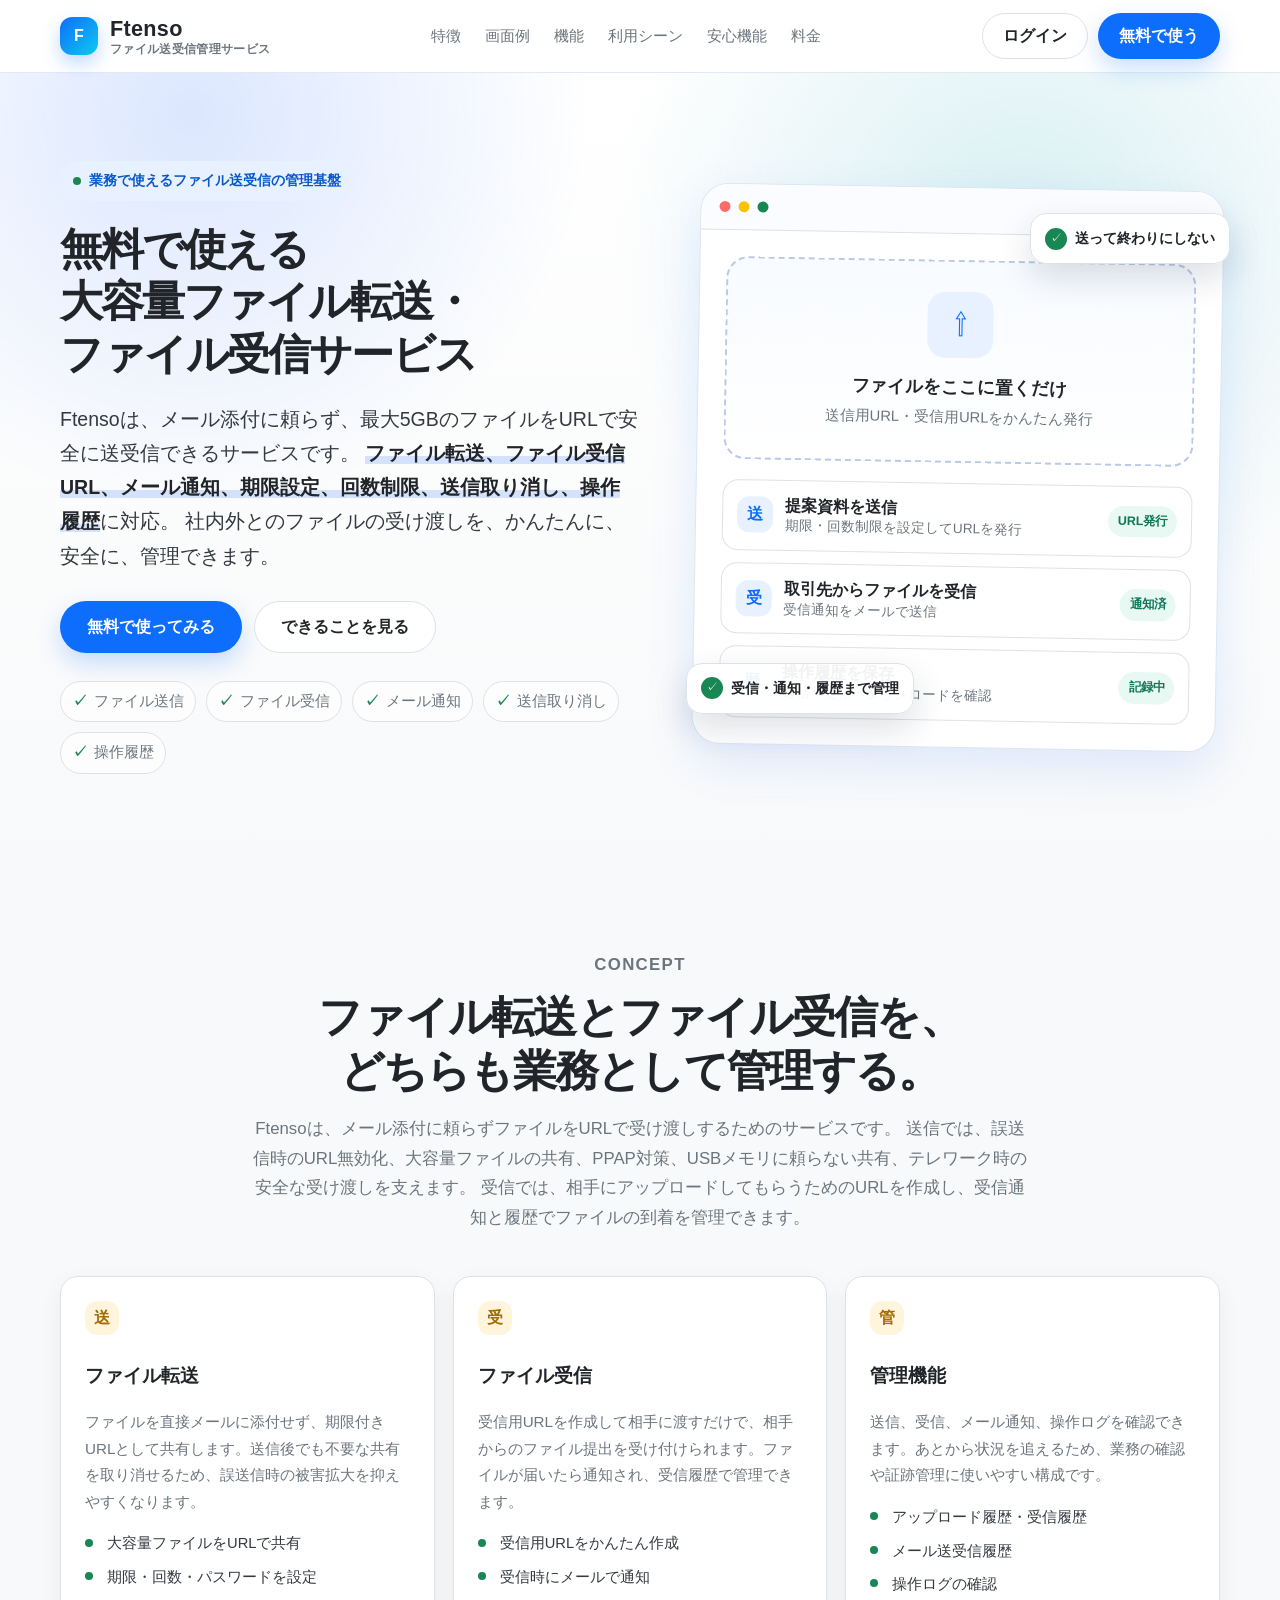
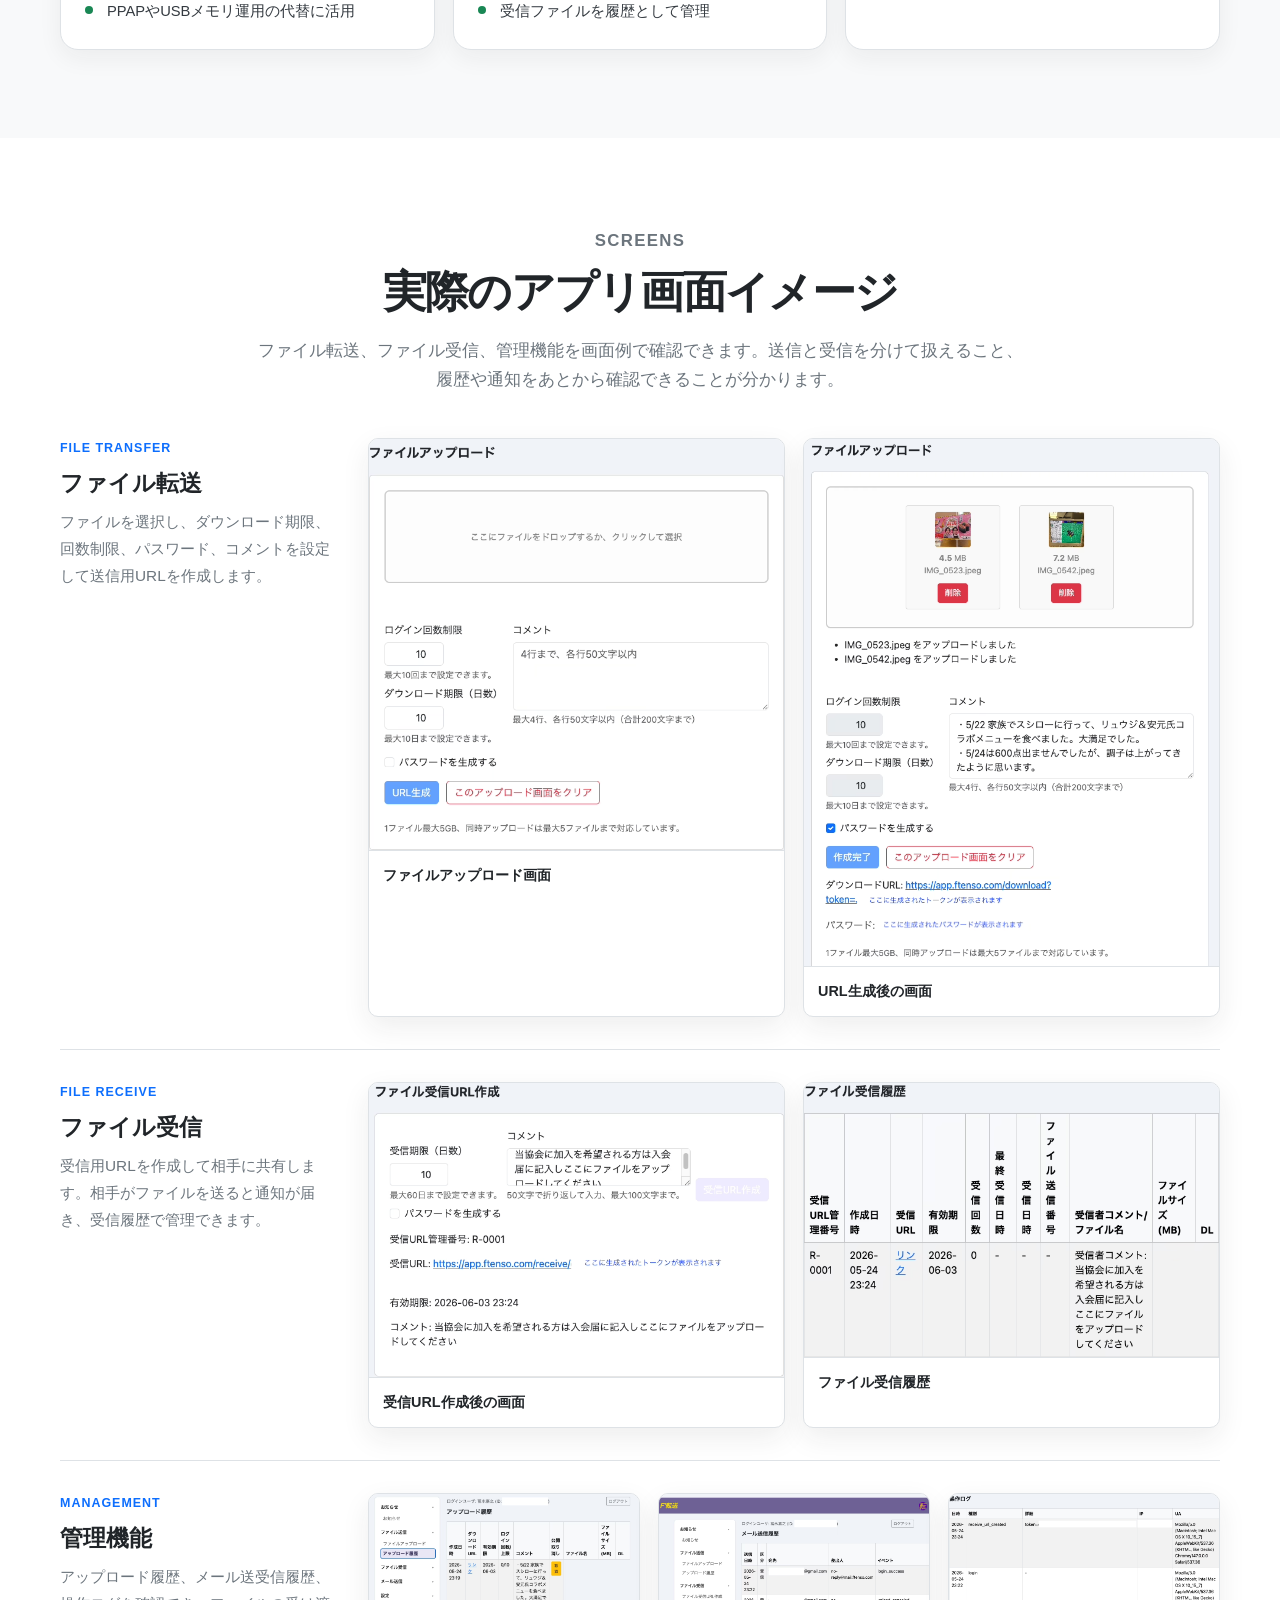
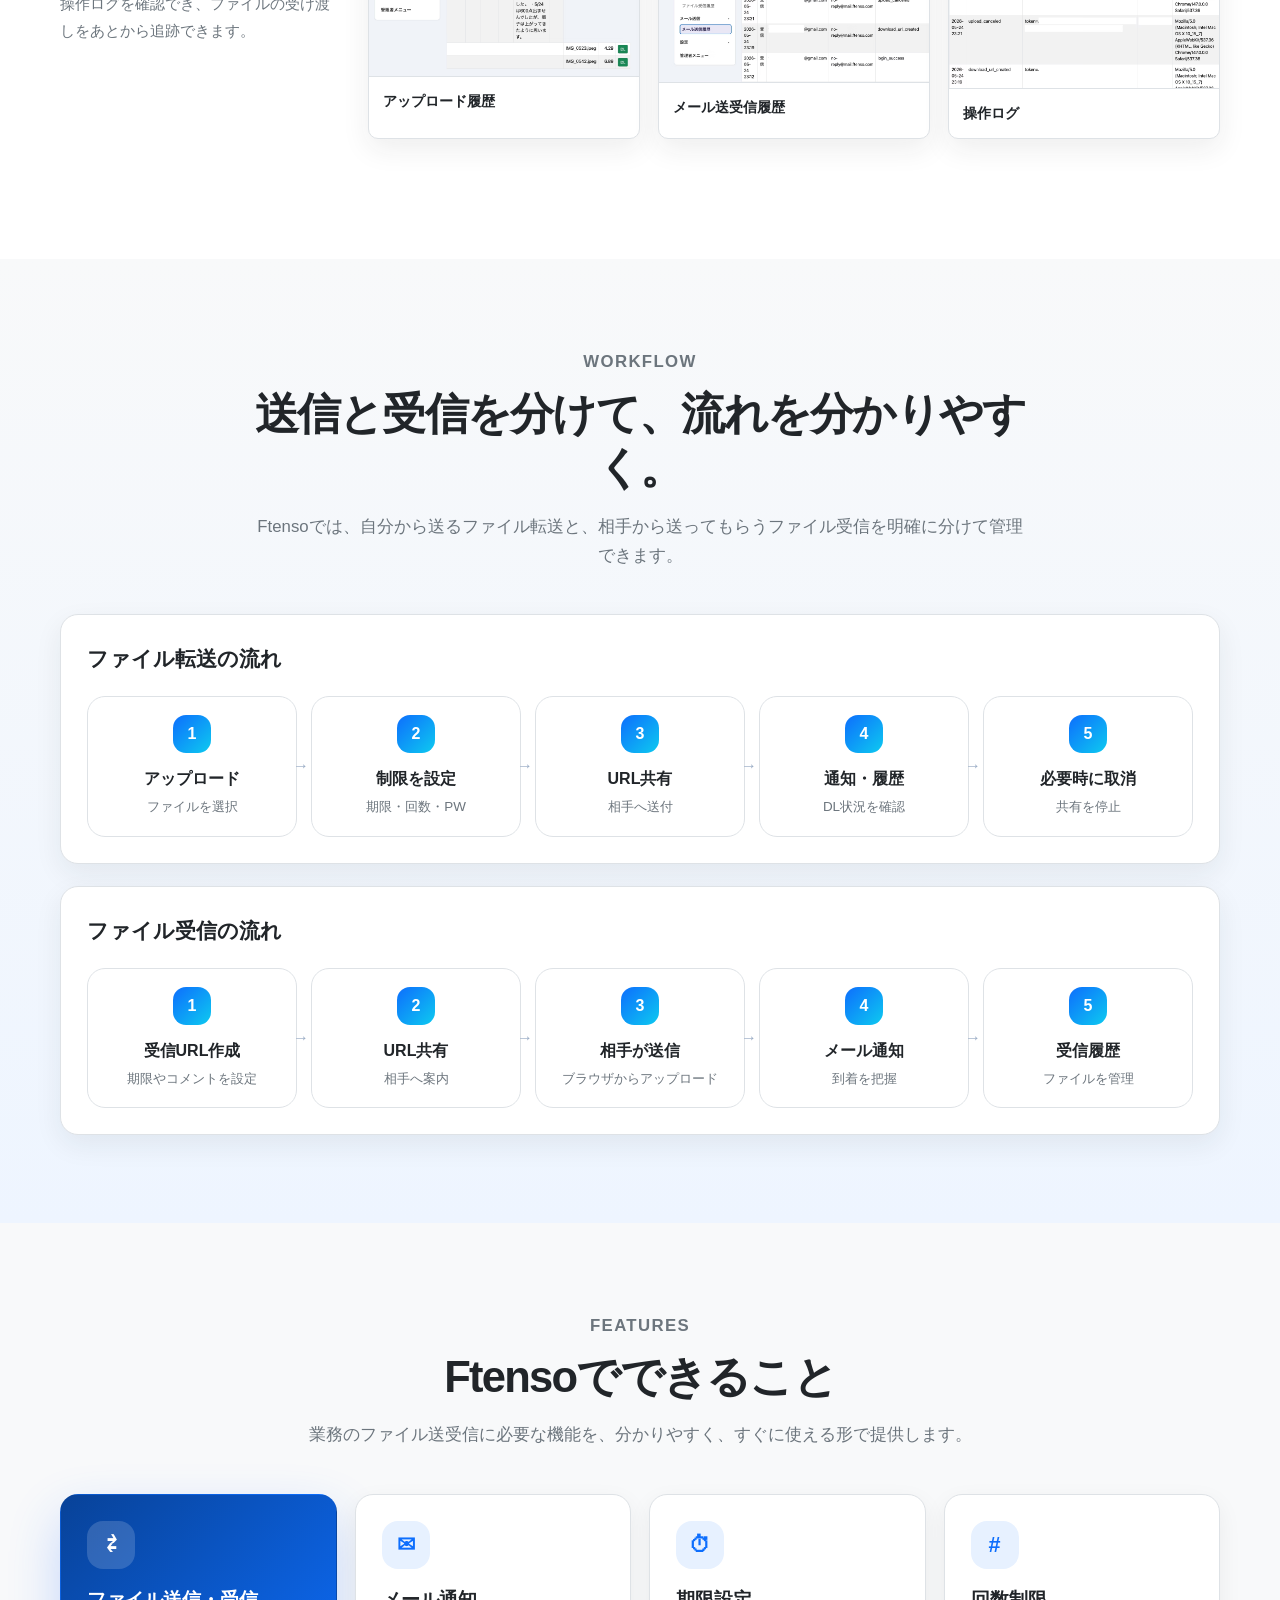
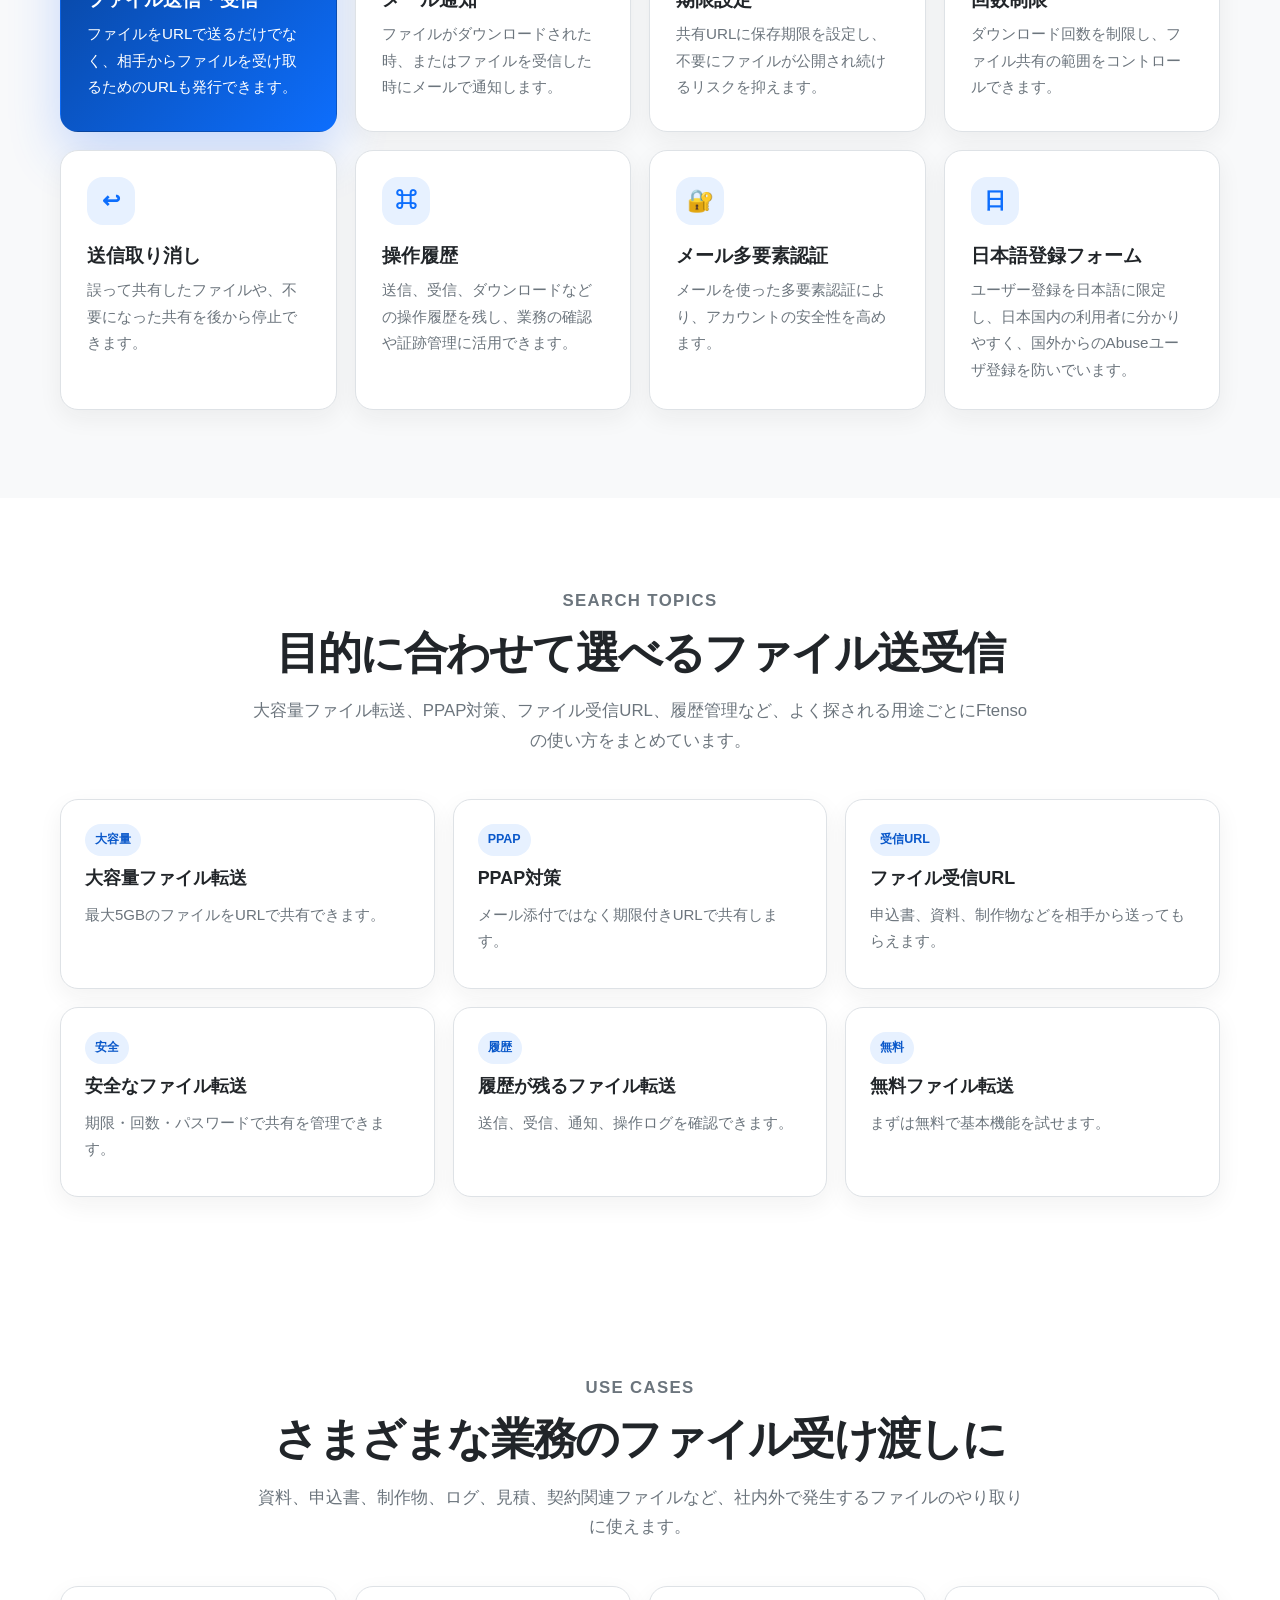
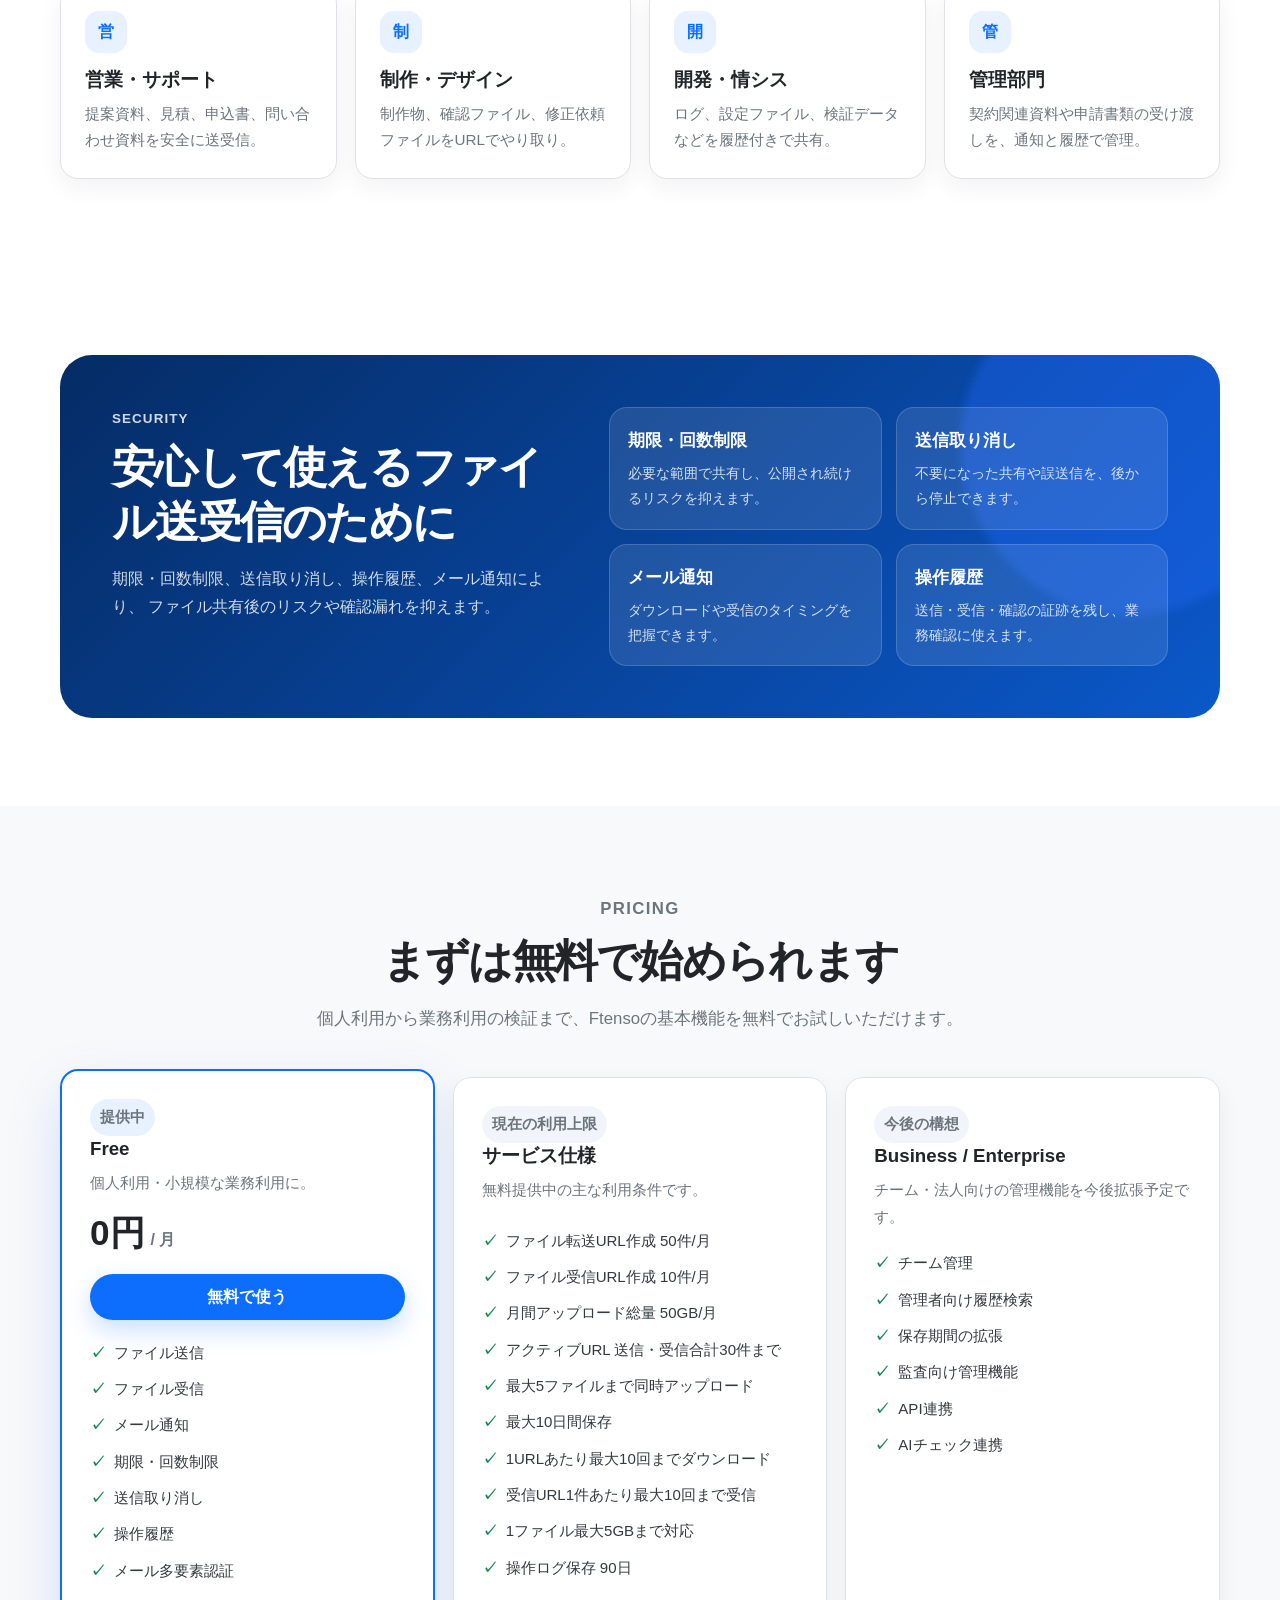
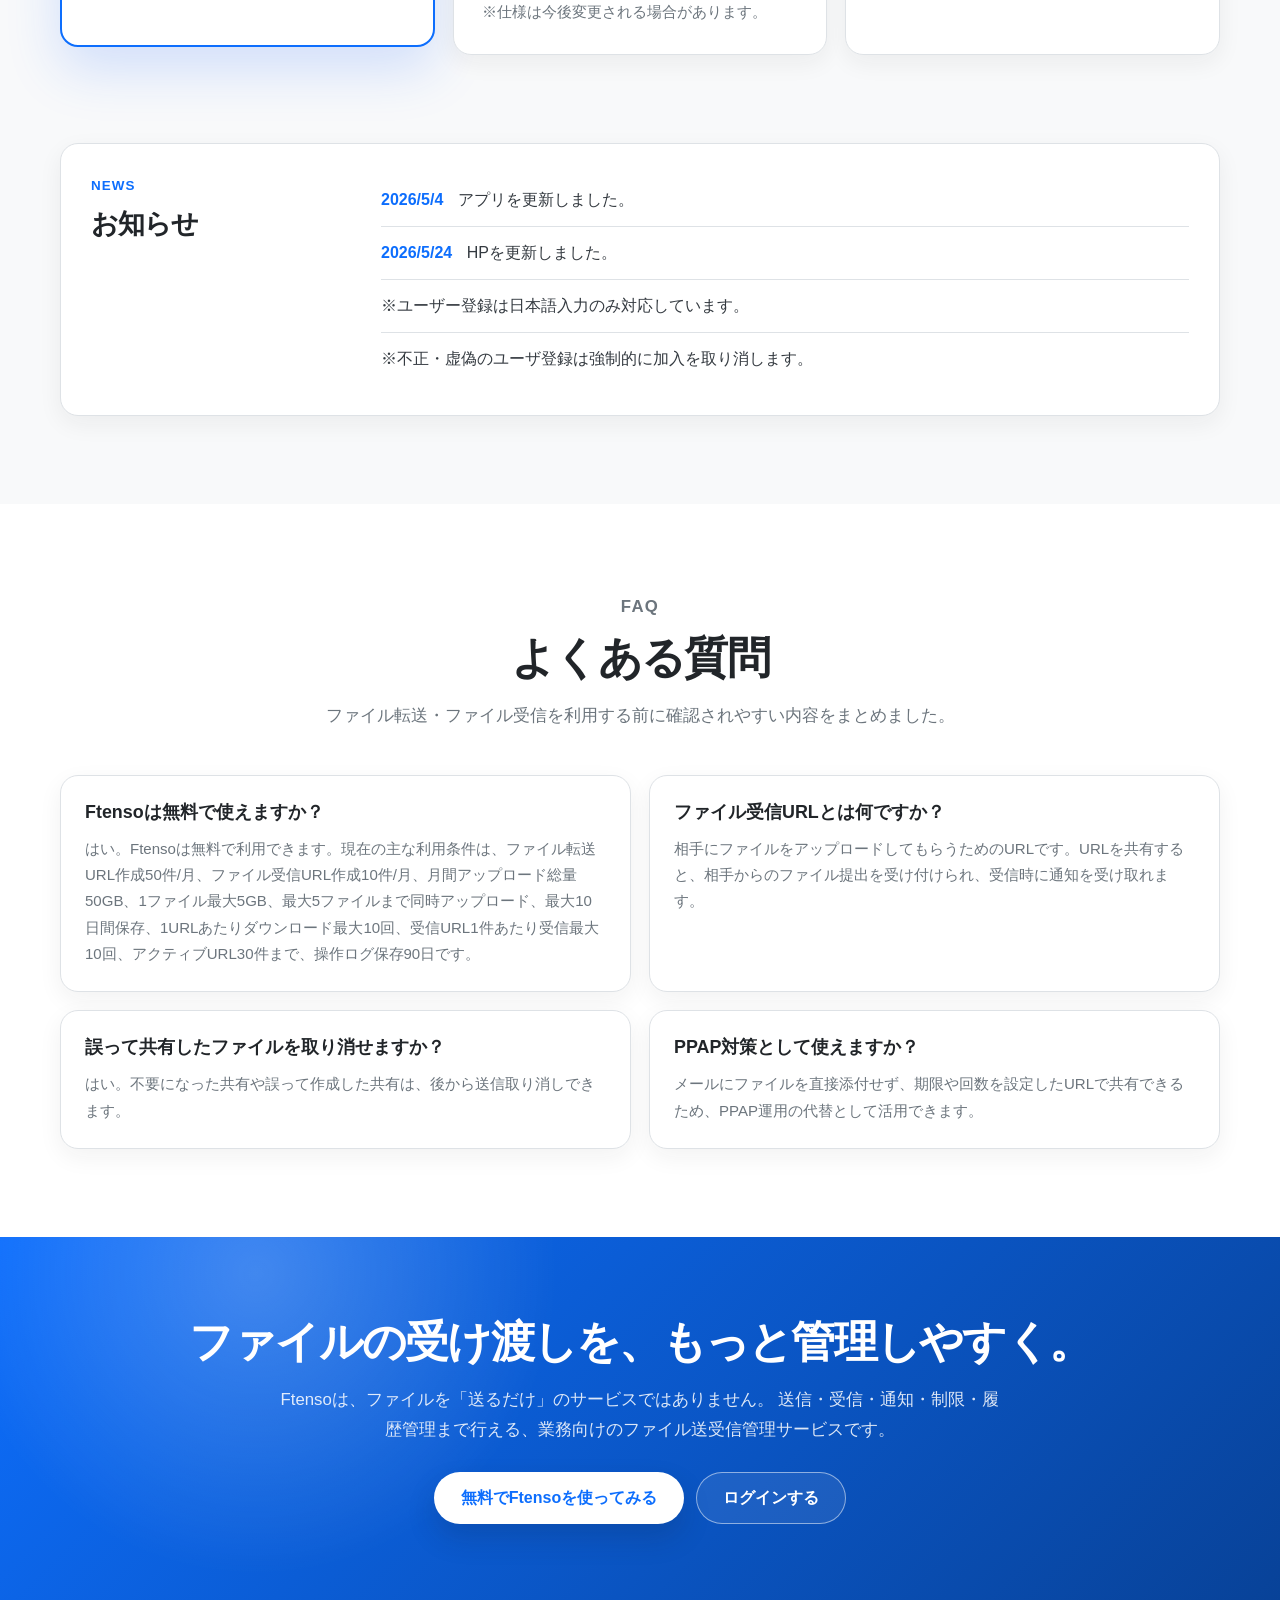
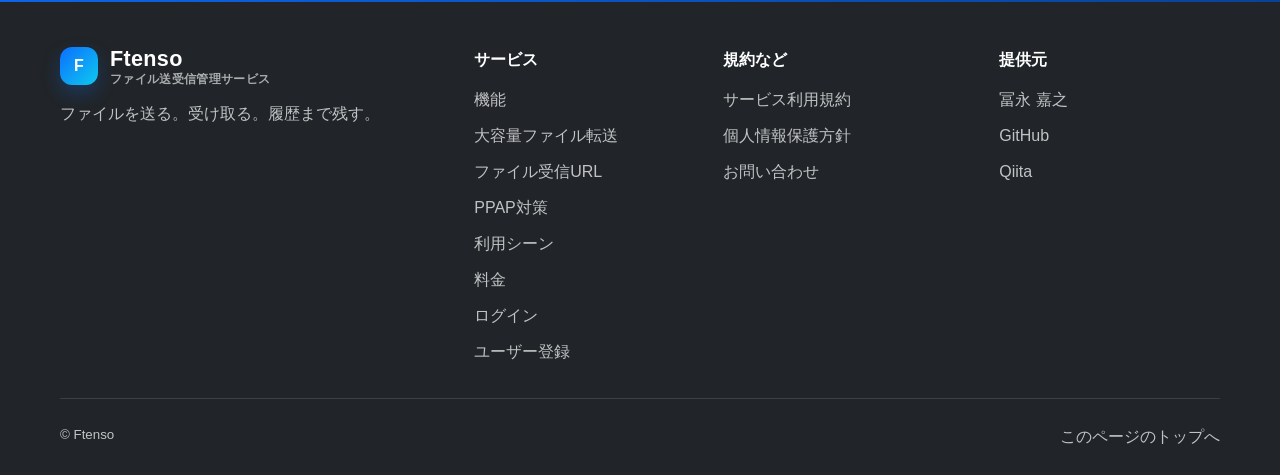
==== commit 23958138: "2026/5/30-2 update" ====
--- a/index.html
+++ b/index.html
@@ -28,7 +28,7 @@
   <meta name="twitter:card" content="summary" />
 
   <!-- Ftenso renewal LP split version: colors aligned to app.ftenso.com / Bootstrap-style palette -->
-  <link rel="stylesheet" href="style.css" />
+  <link rel="stylesheet" href="style.css?v=20260530-font" />
   <script type="application/ld+json">
   {
     "@context": "https://schema.org",
--- a/style.css
+++ b/style.css
@@ -236,8 +236,8 @@
 h1 {
   margin-bottom: 22px;
   color: var(--navy);
-  font-size: clamp(2.35rem, 5vw, 4.75rem);
-  line-height: 1.13;
+  font-size: clamp(2rem, 3.35vw, 3.35rem);
+  line-height: 1.22;
   letter-spacing: -0.05em;
 }
 
@@ -1253,7 +1253,7 @@
   }
 
   h1 {
-    font-size: 2.45rem;
+    font-size: 2rem;
   }
 
   .hero-actions {
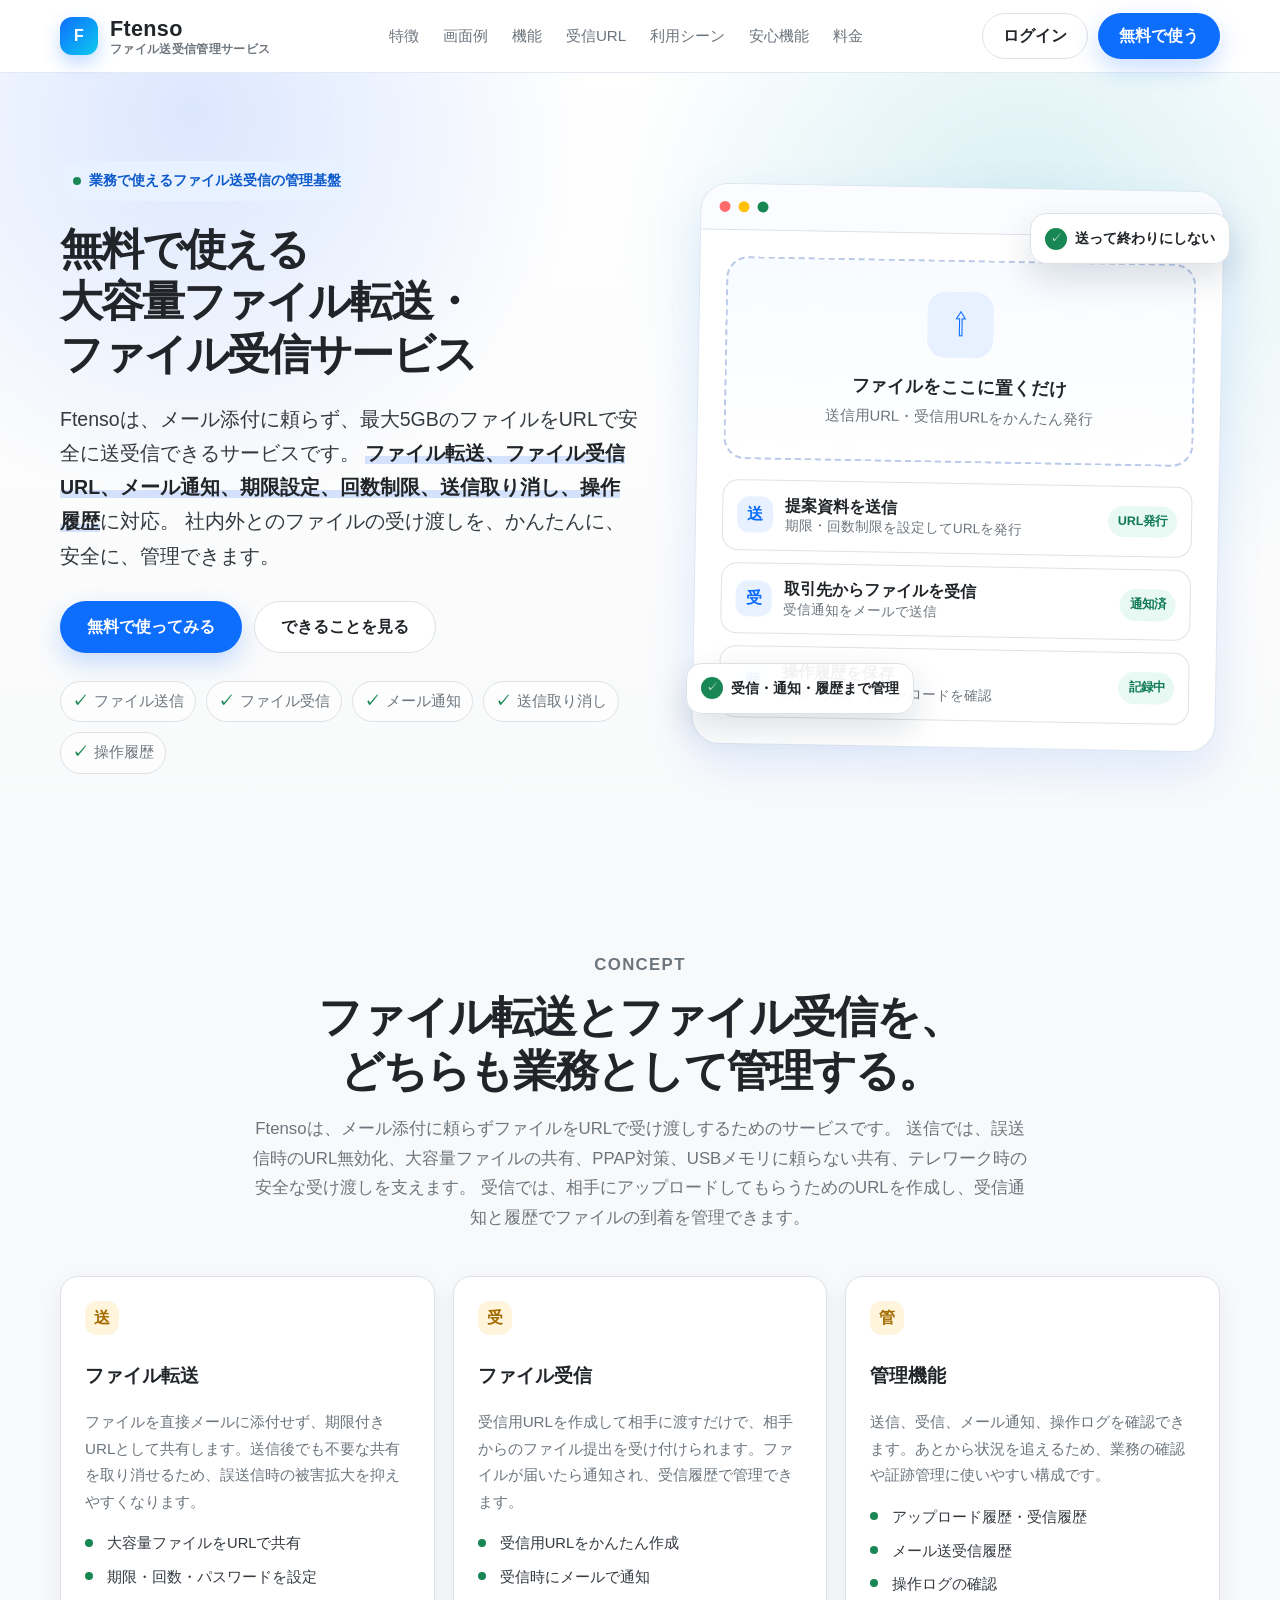
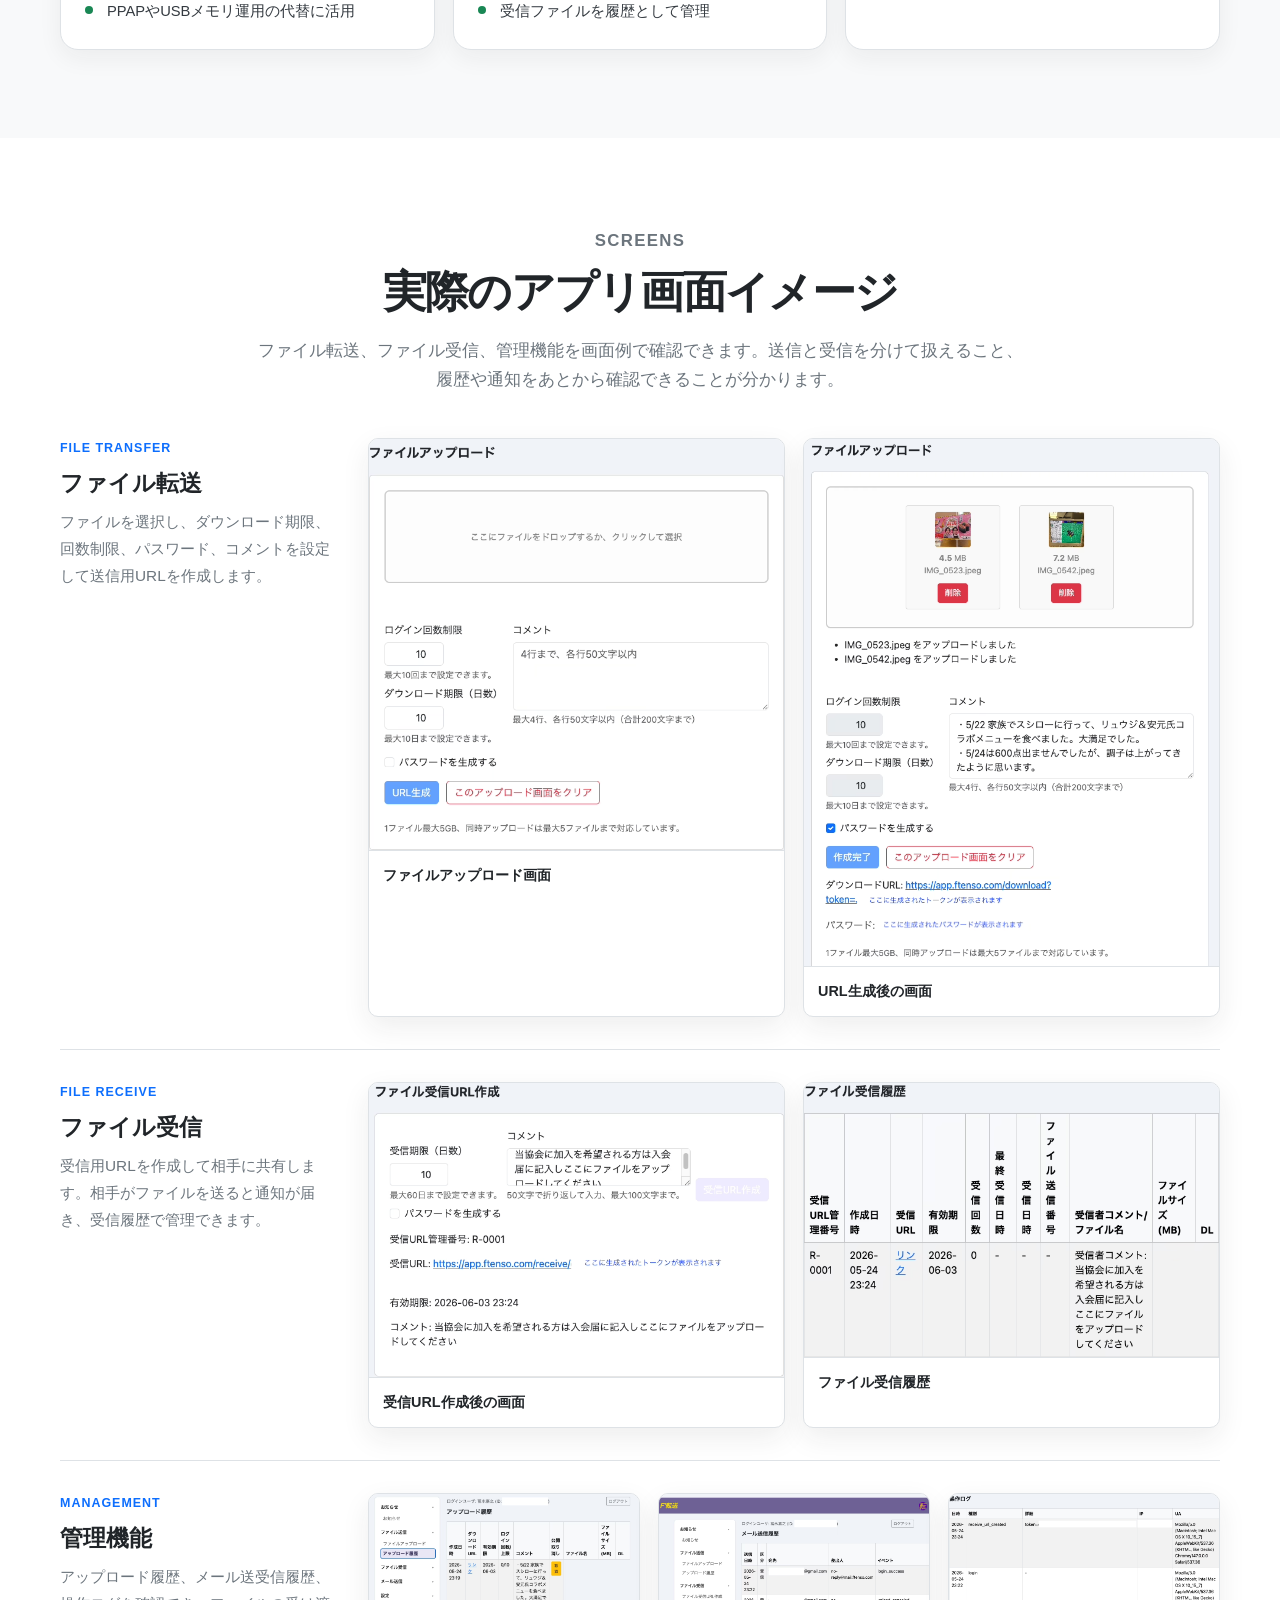
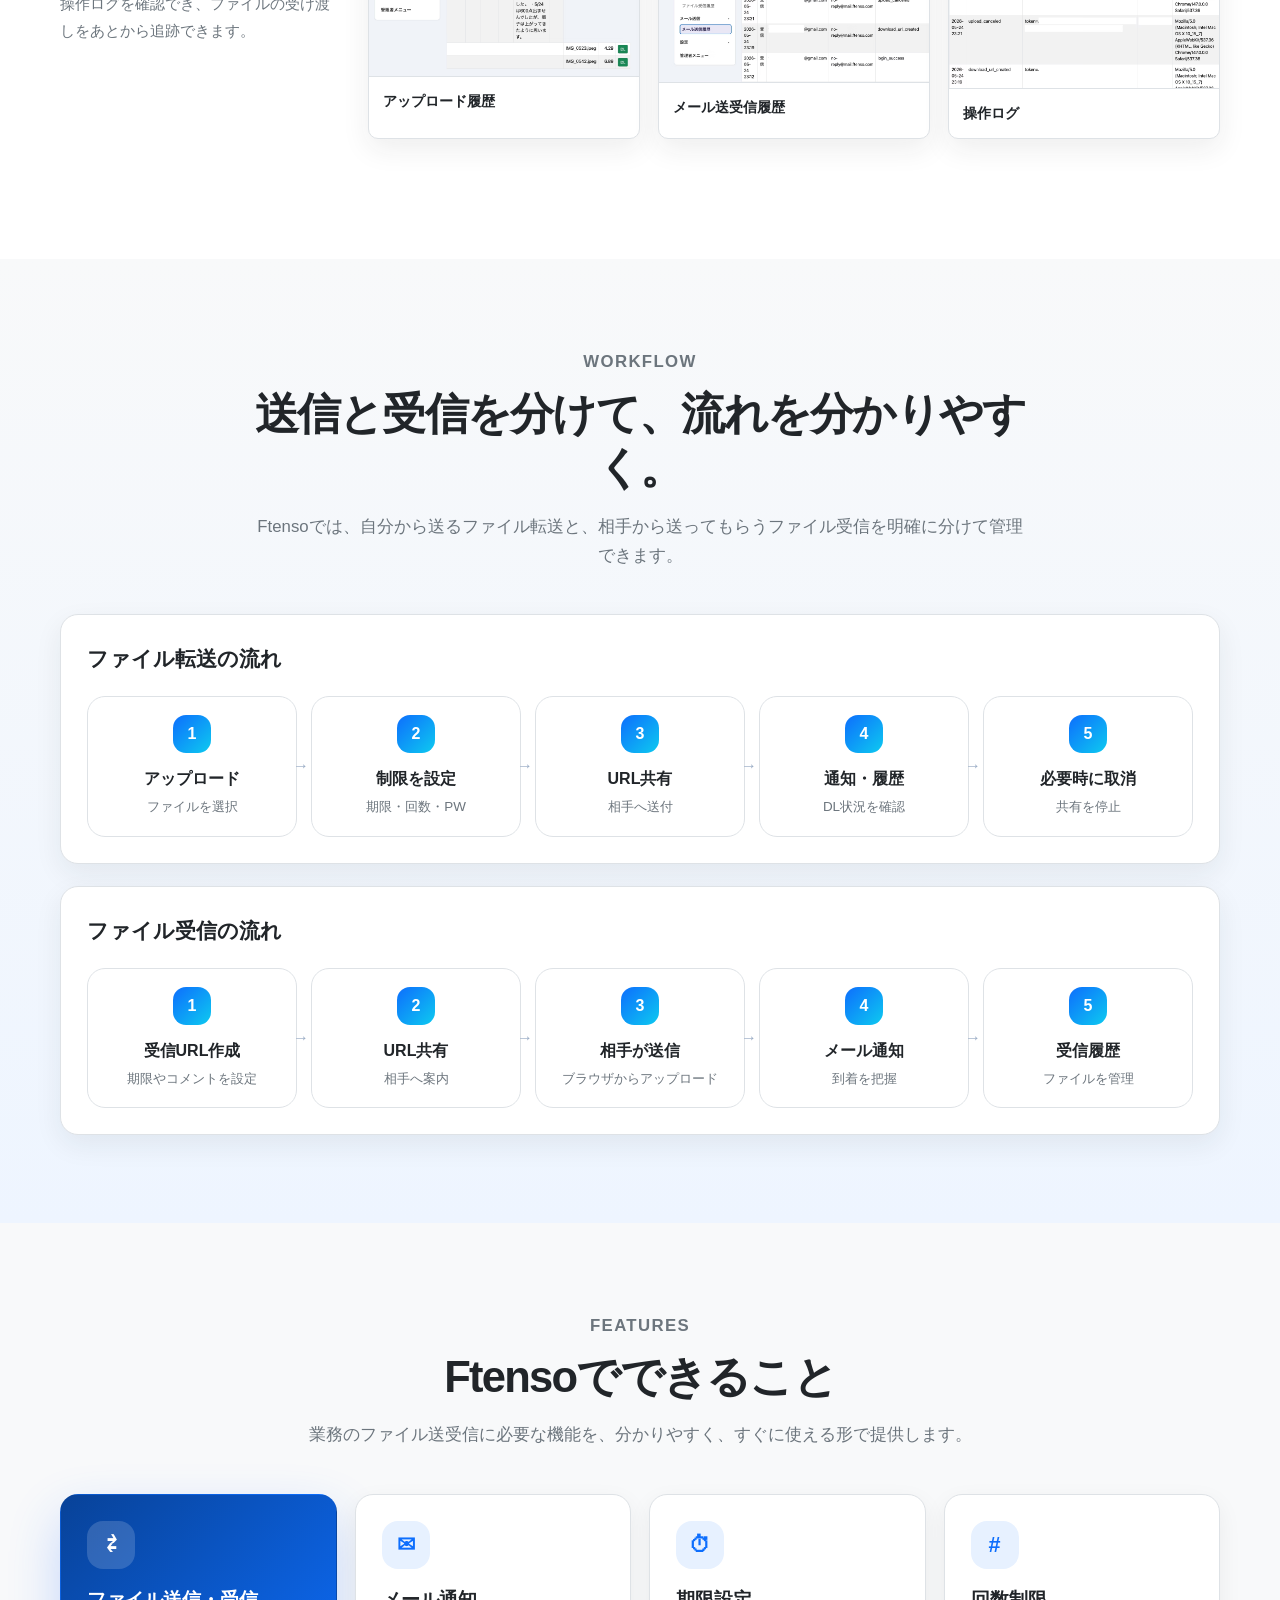
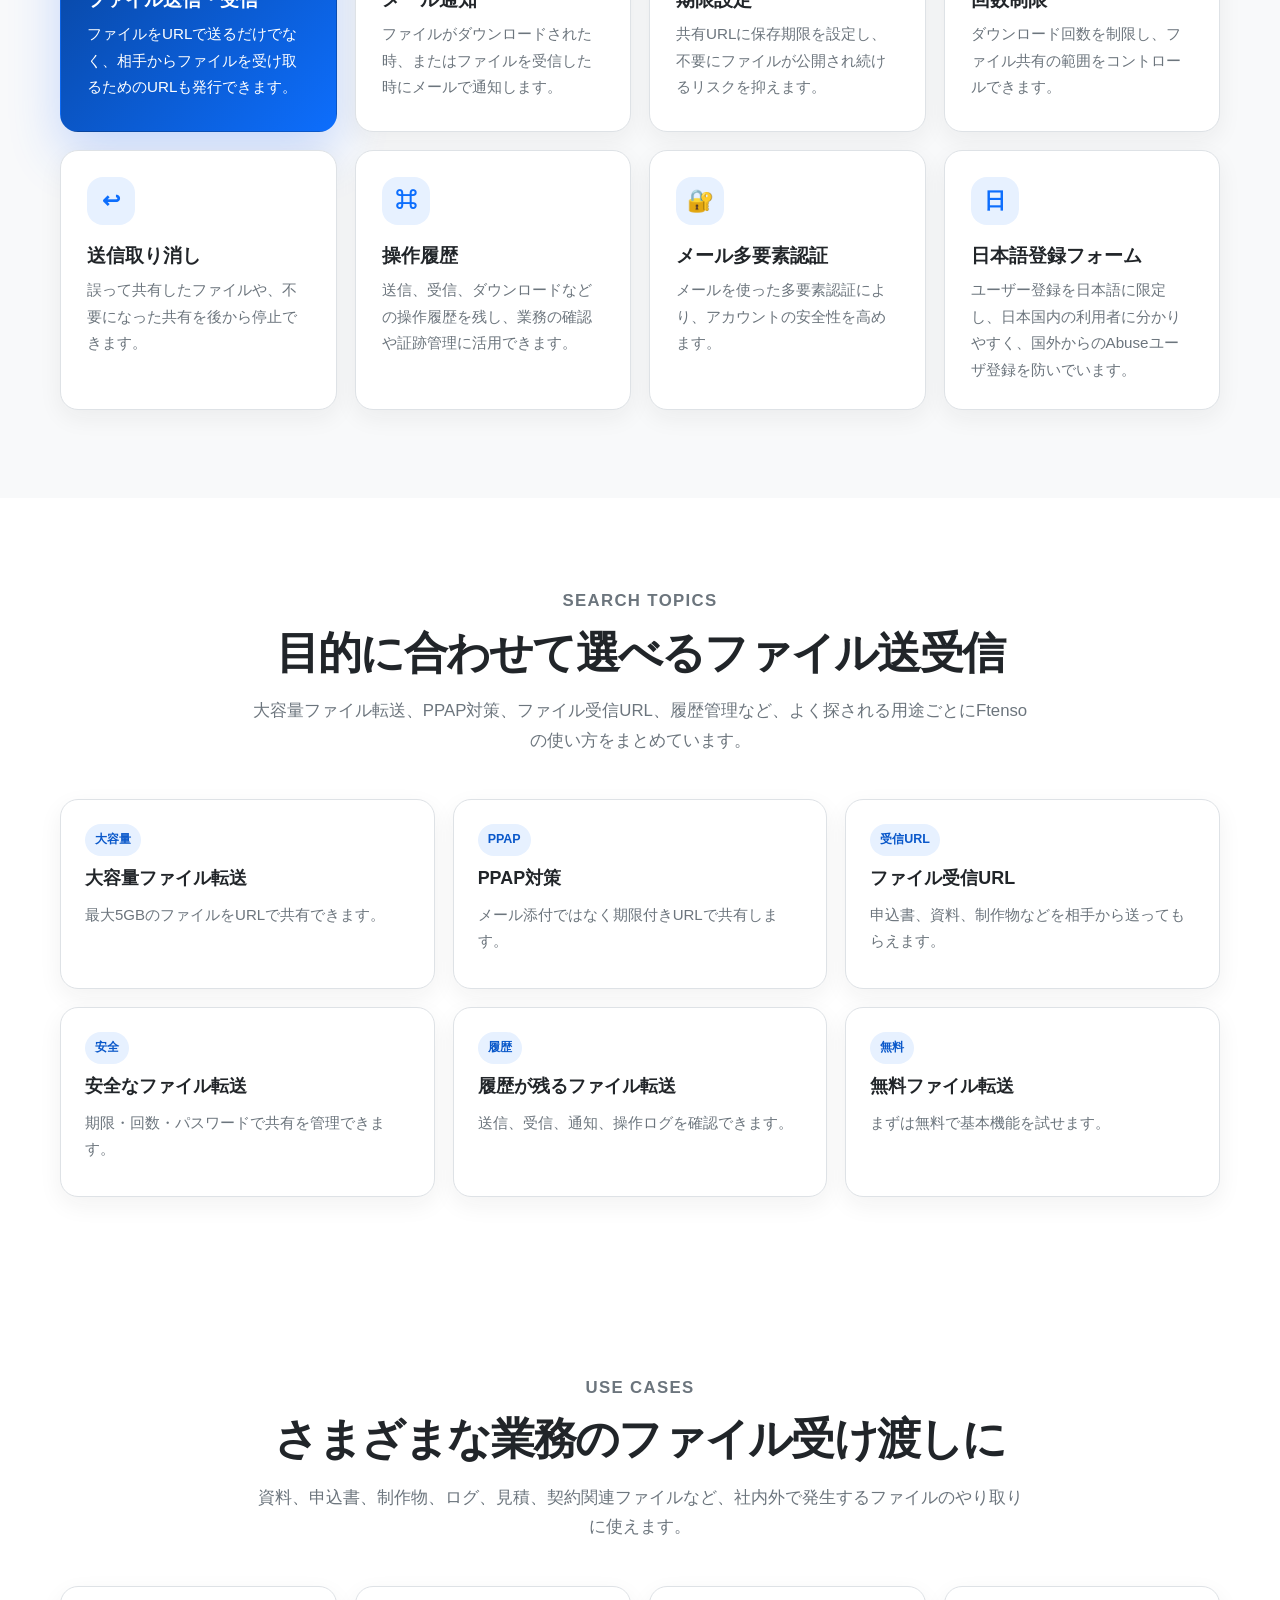
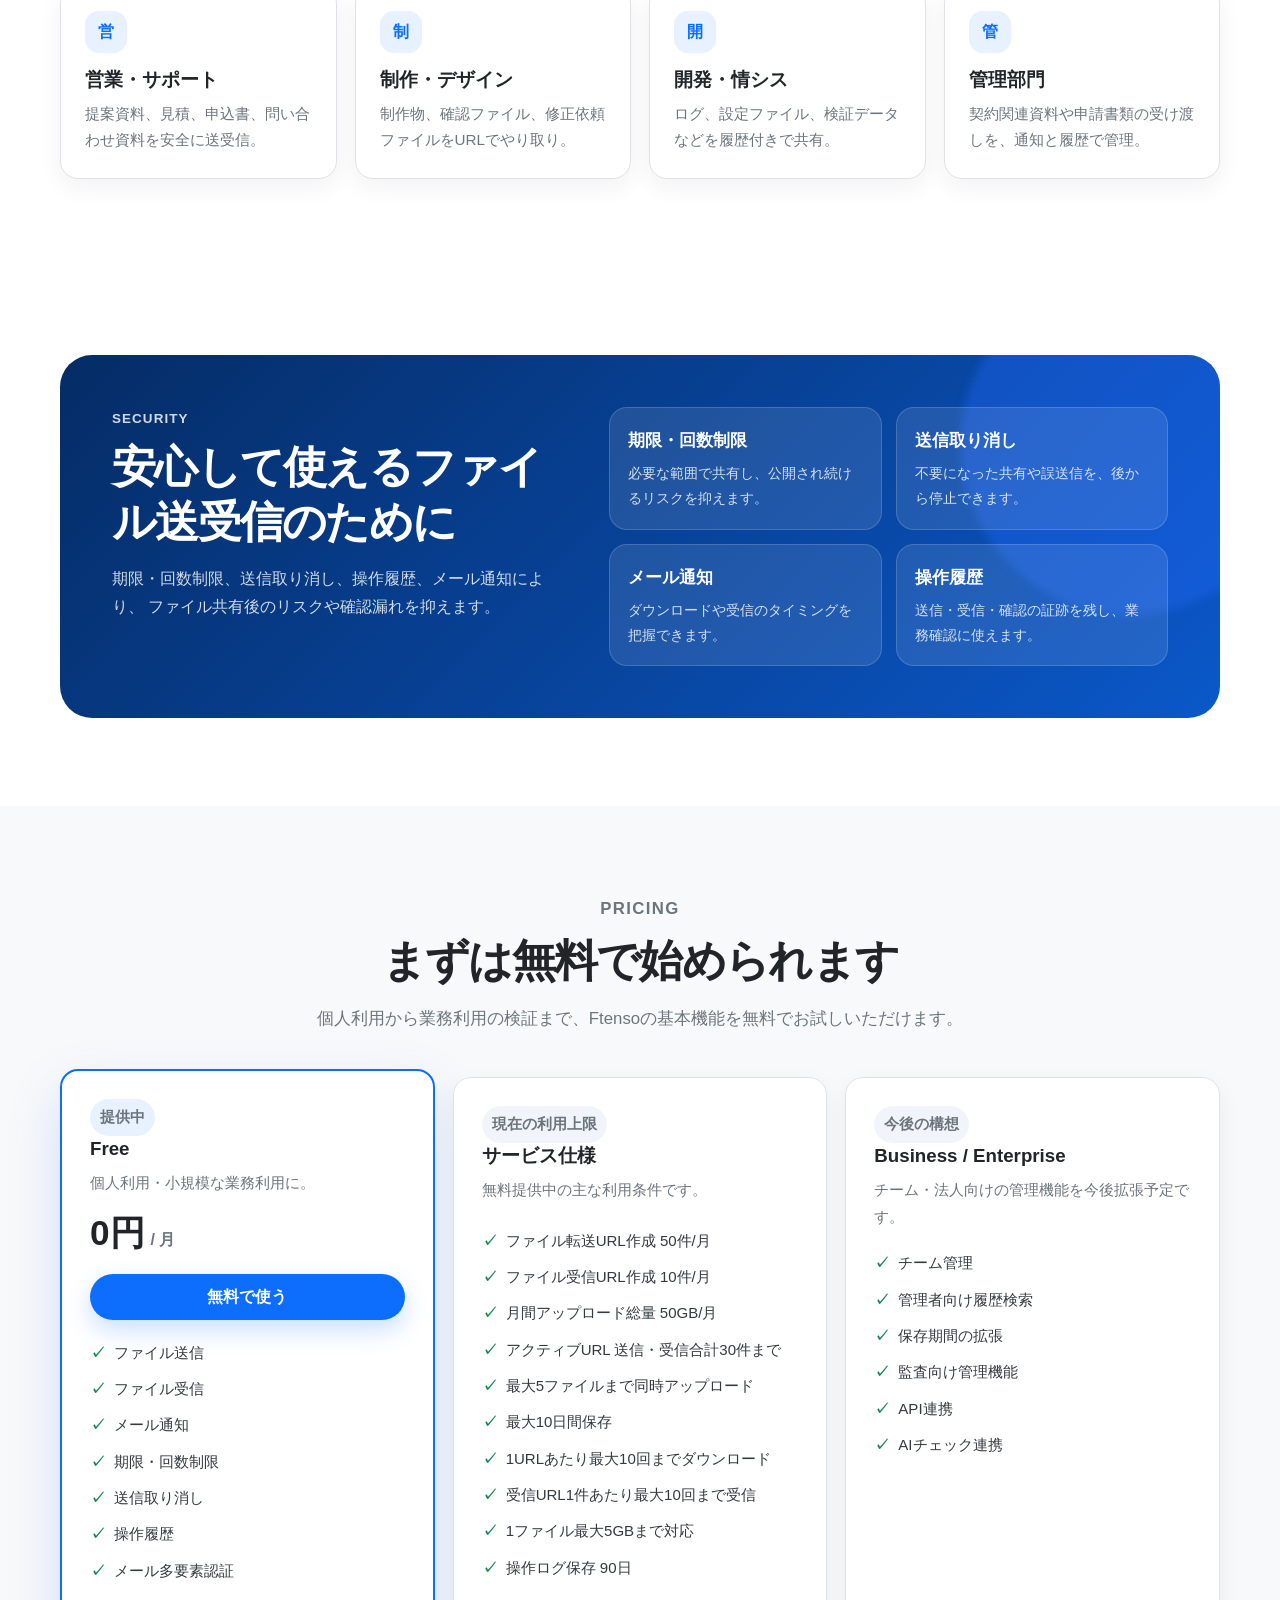
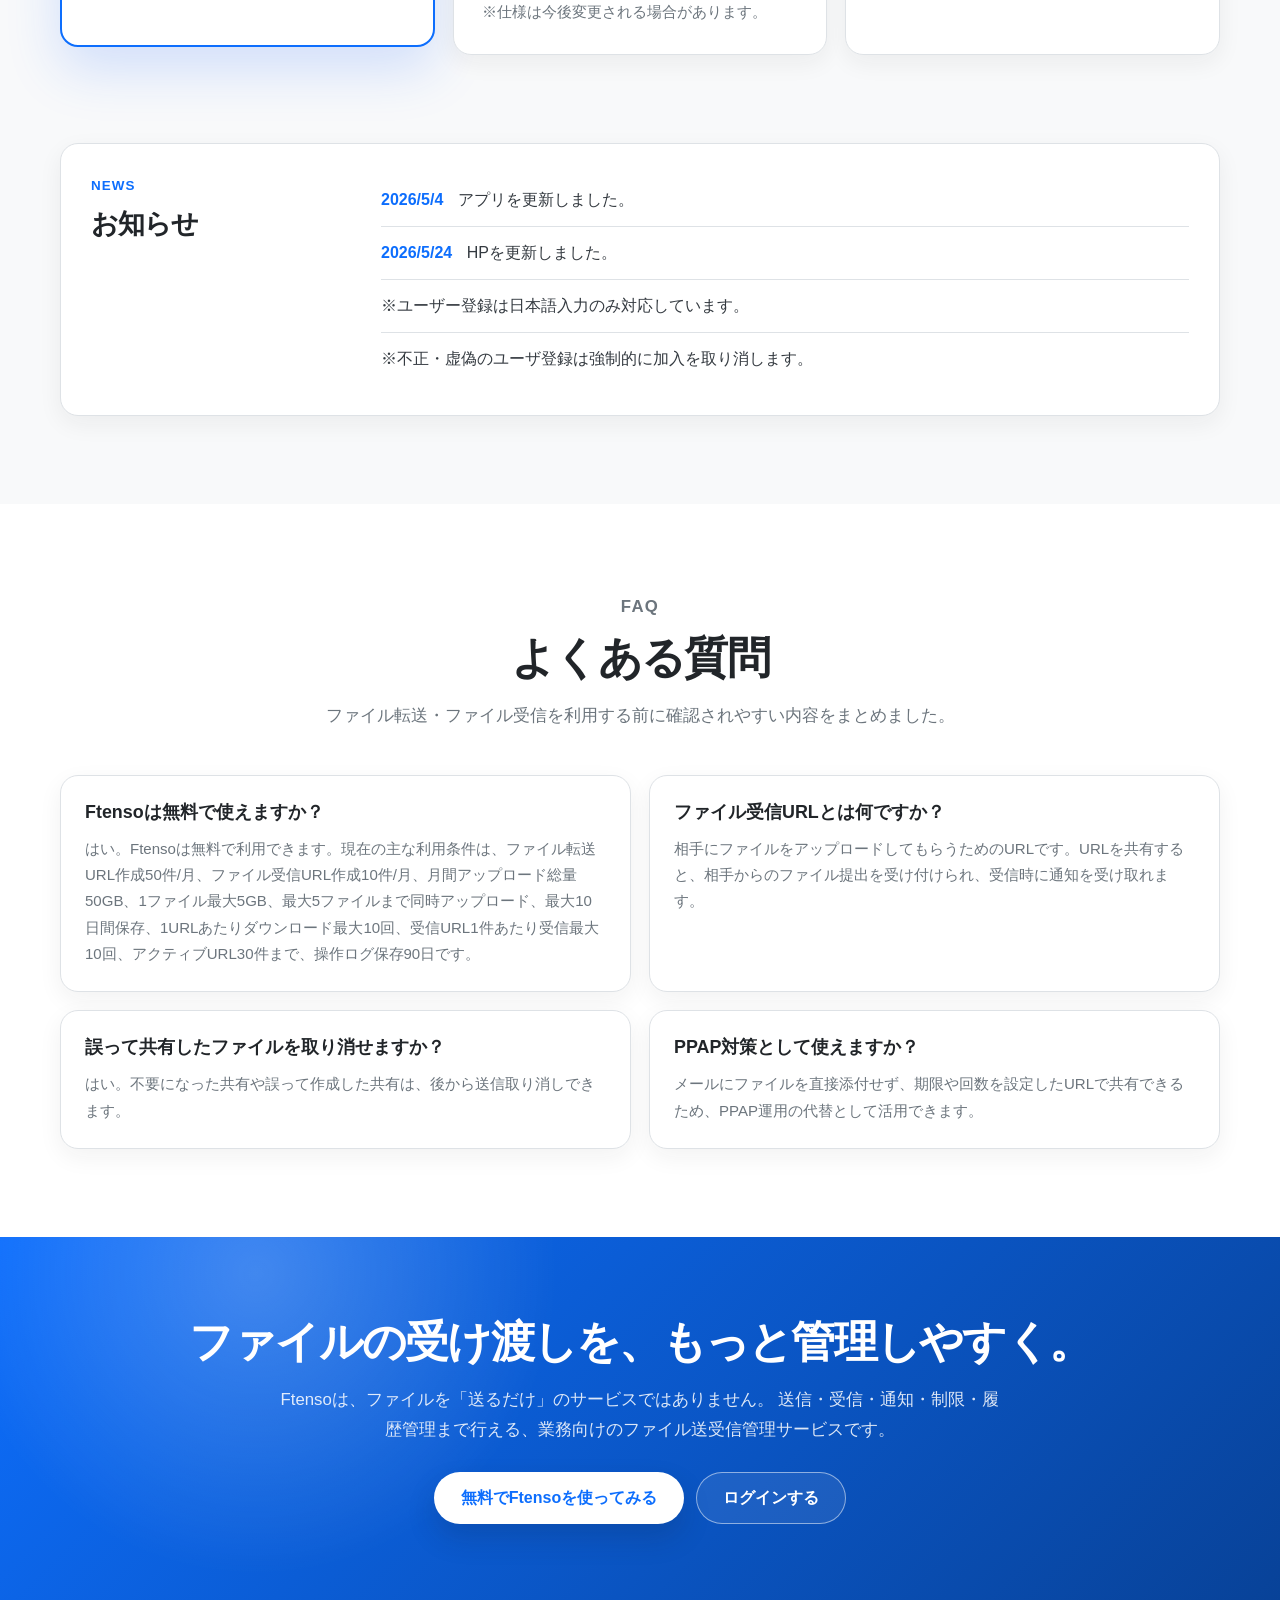
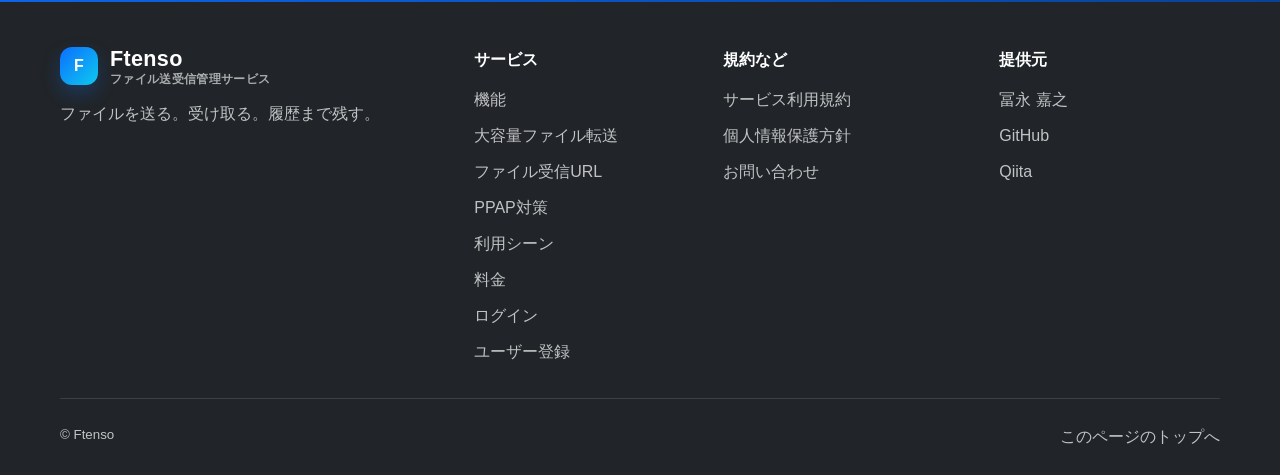
==== commit 94dbf406: "2026/6/2 update" ====
--- a/index.html
+++ b/index.html
@@ -123,6 +123,7 @@
         <a href="#concept">特徴</a>
         <a href="#screenshots">画面例</a>
         <a href="#features">機能</a>
+        <a href="/receive-file/">受信URL</a>
         <a href="#scene">利用シーン</a>
         <a href="#security">安心機能</a>
         <a href="#price">料金</a>
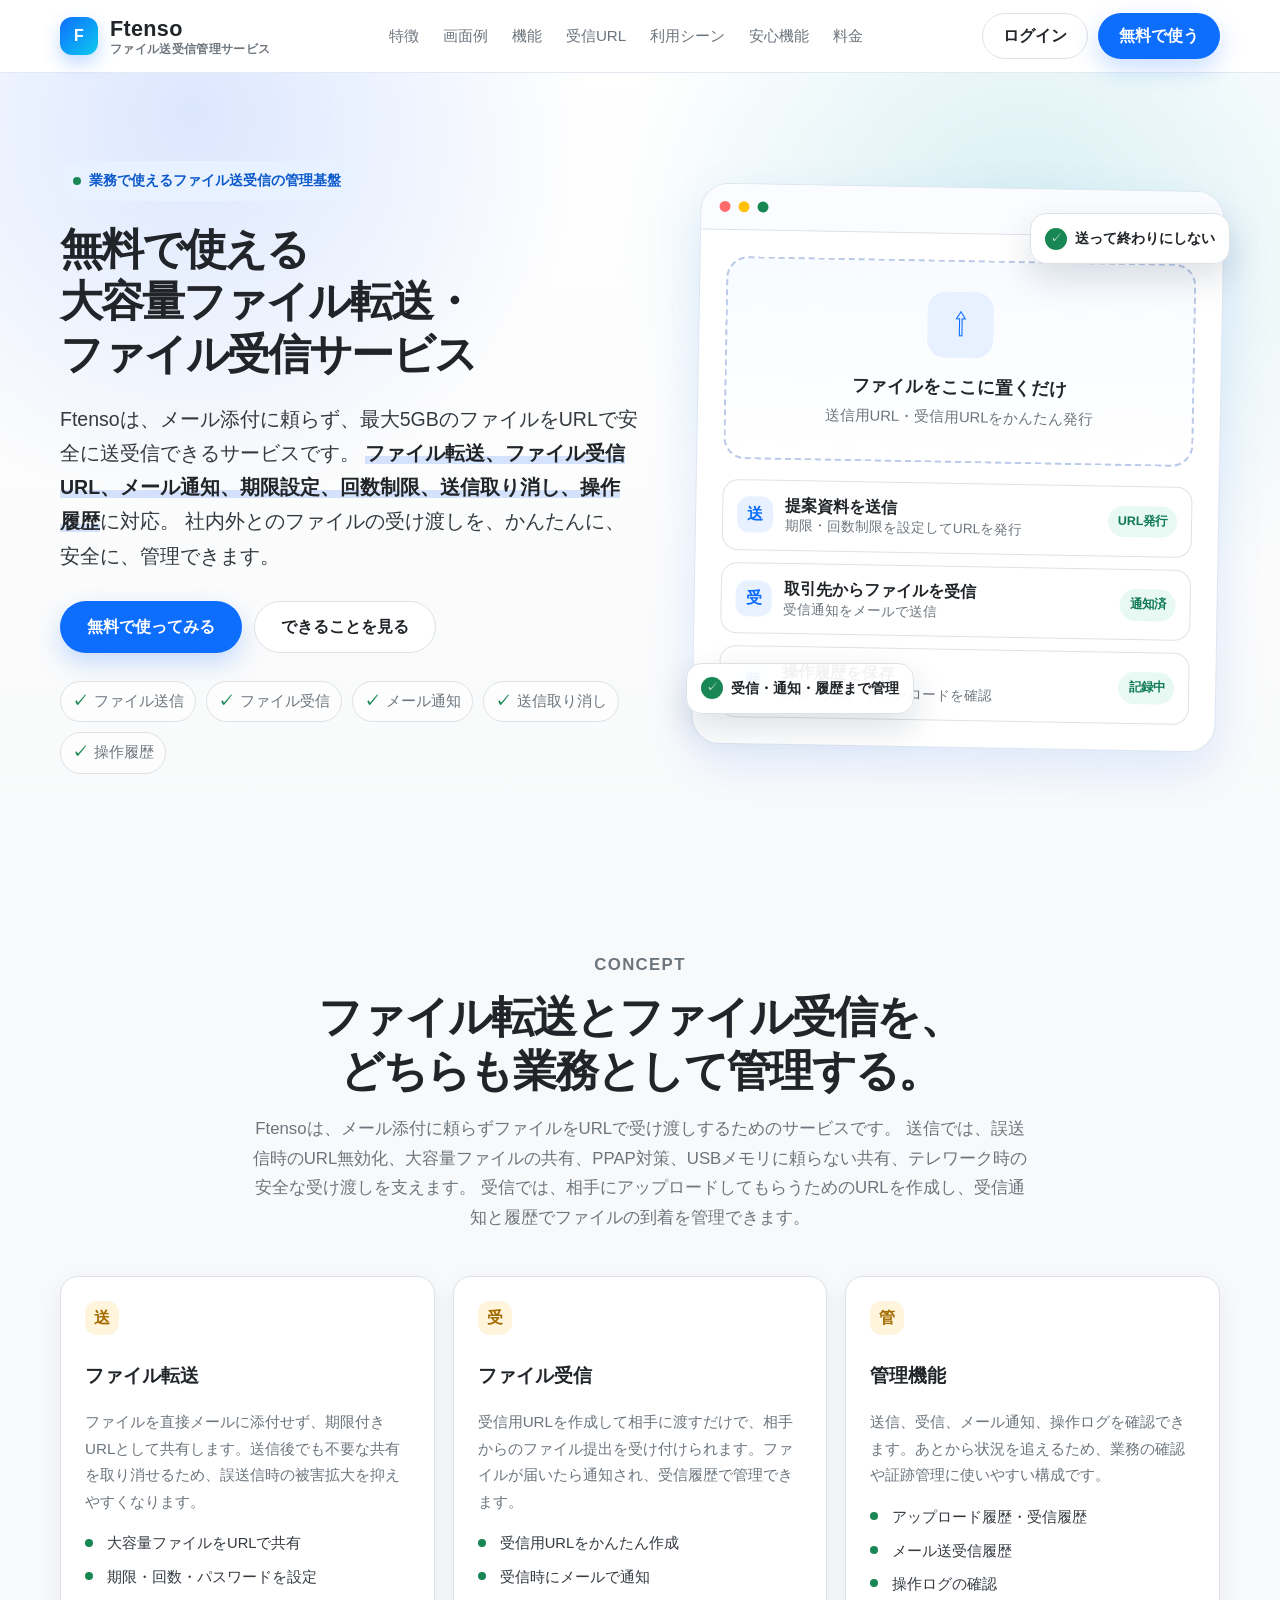
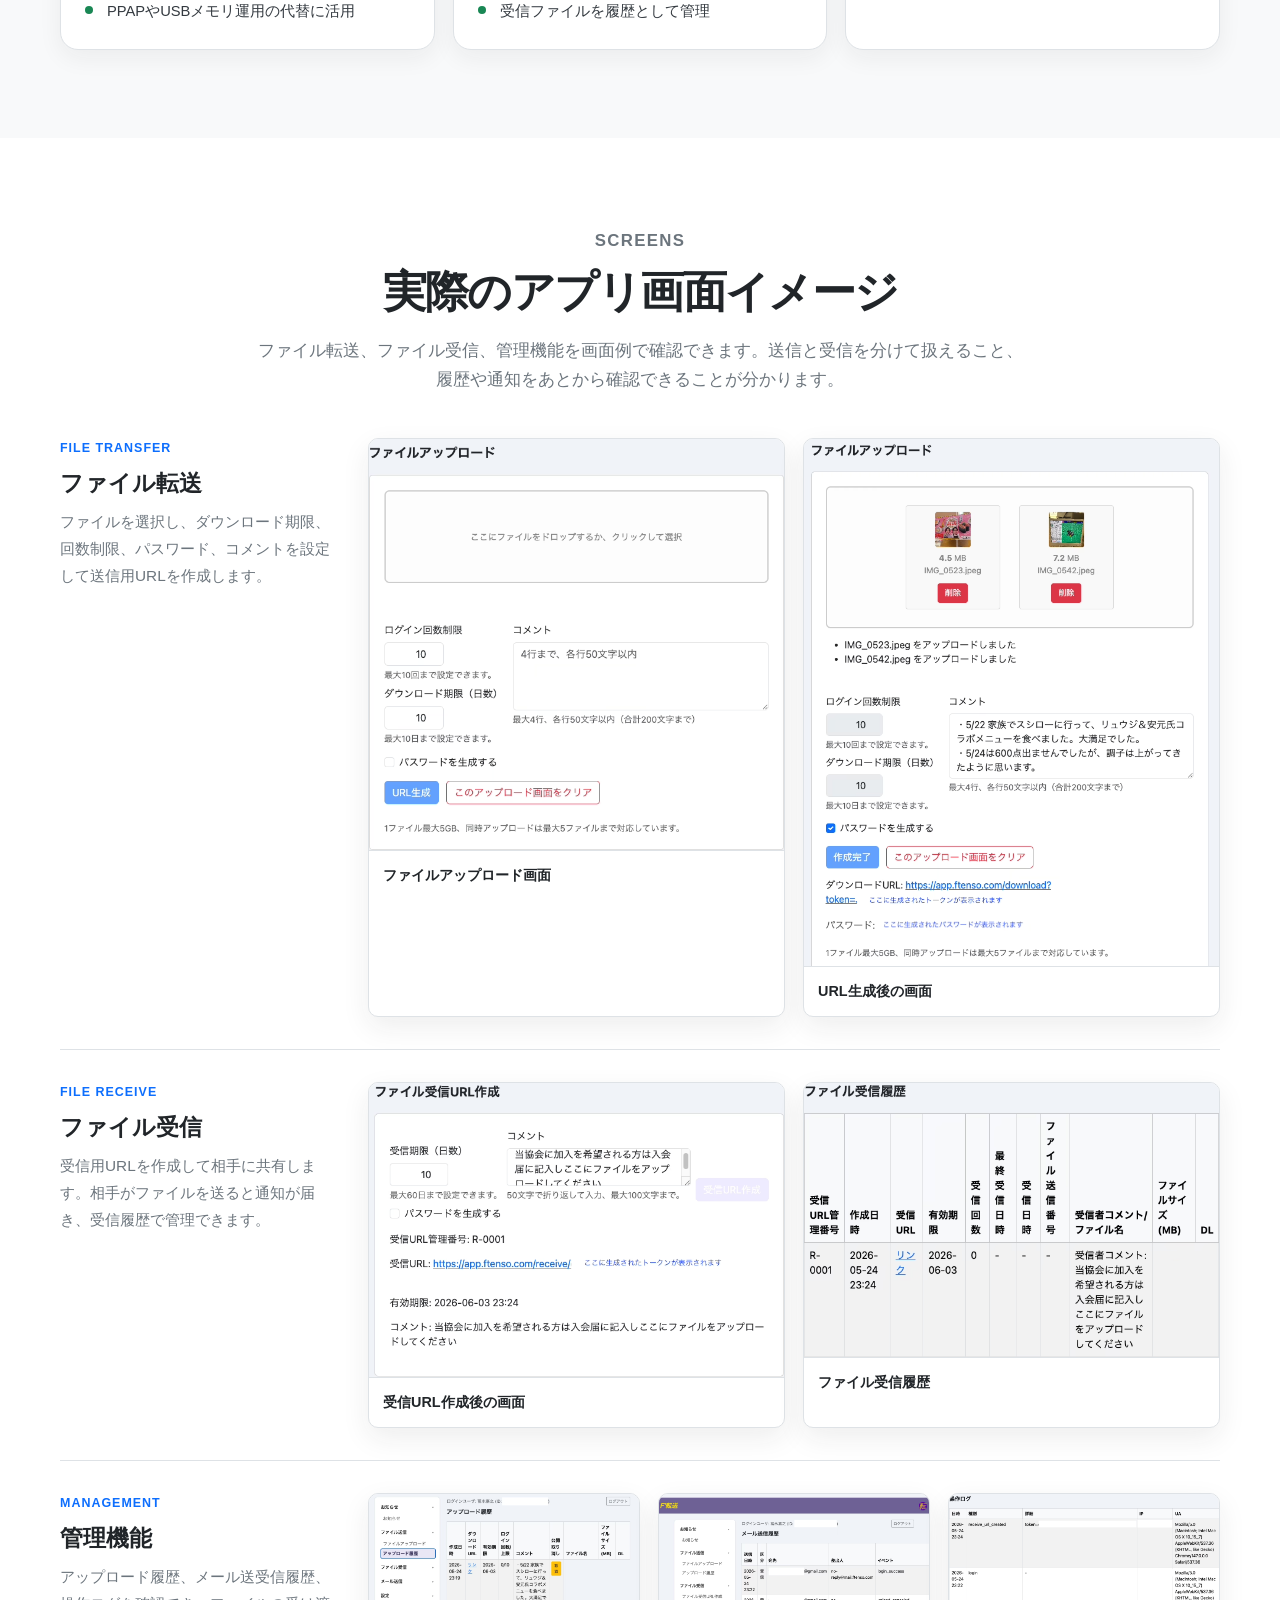
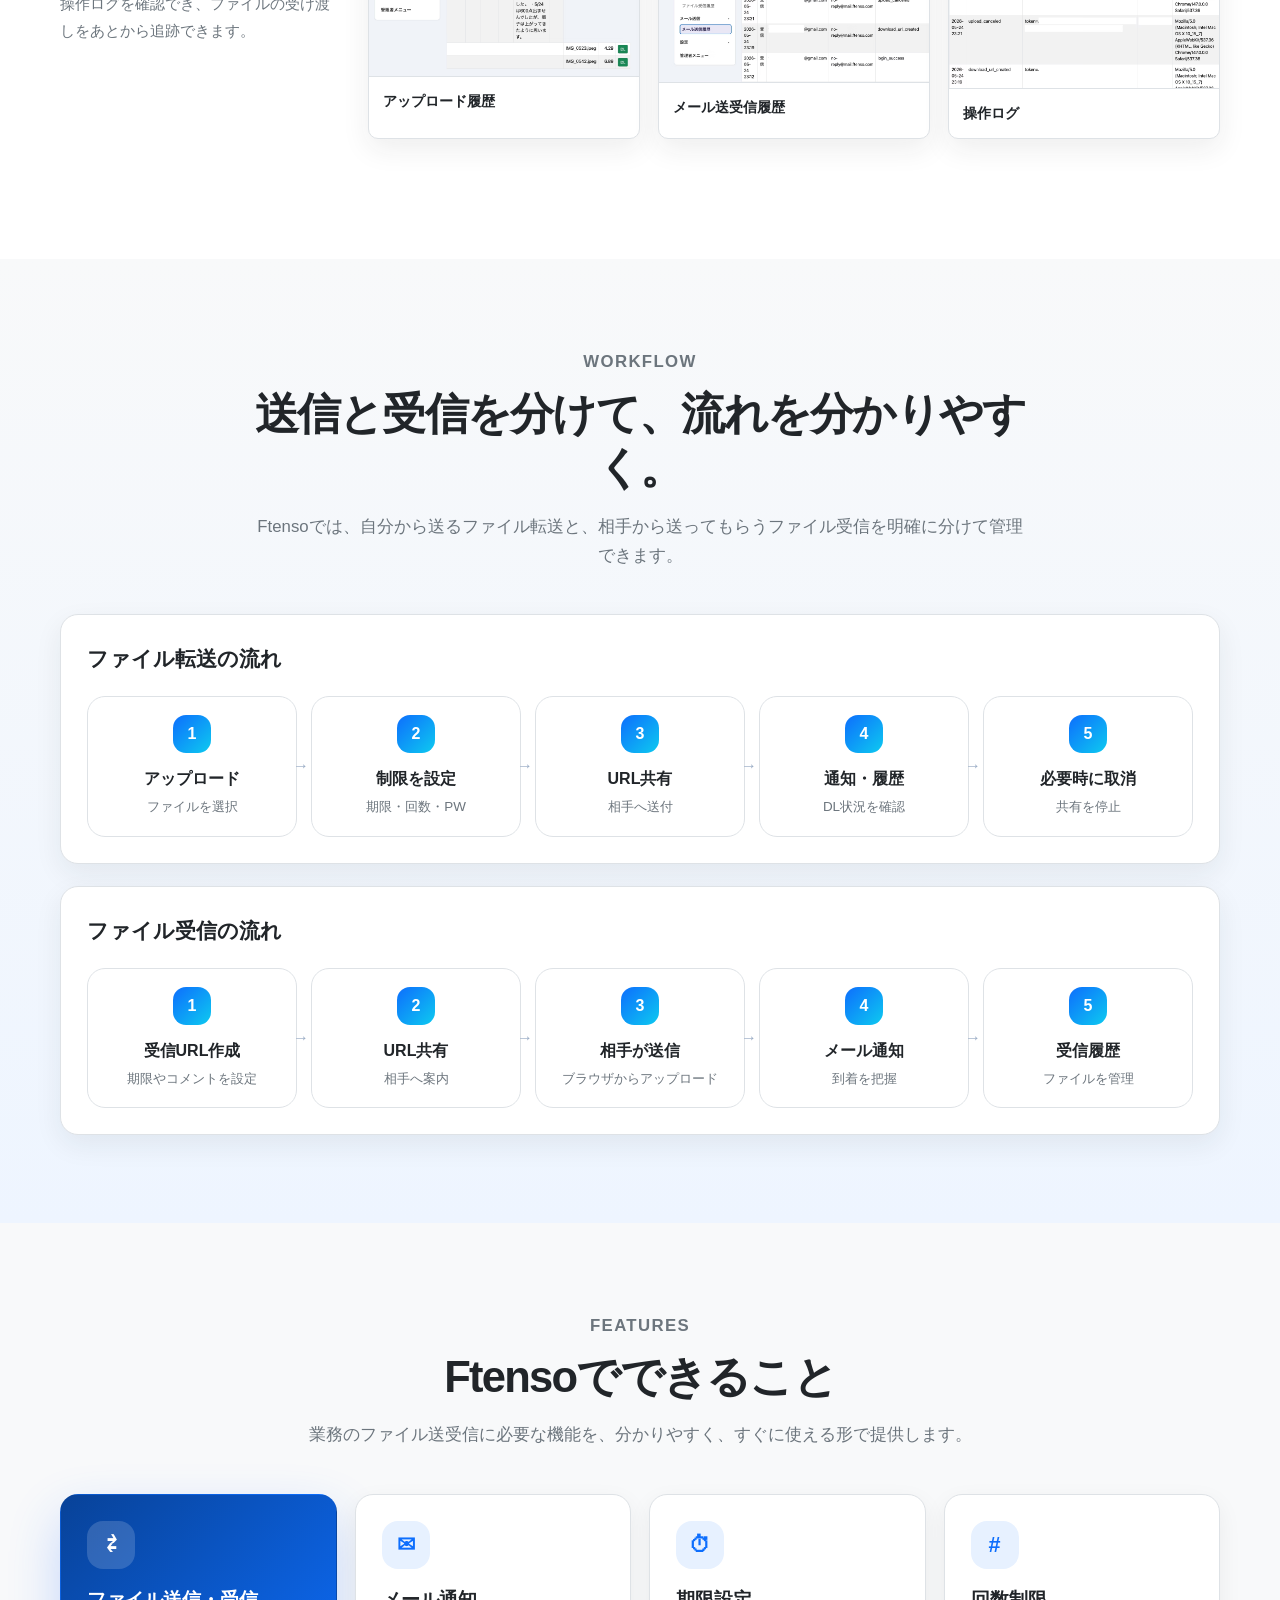
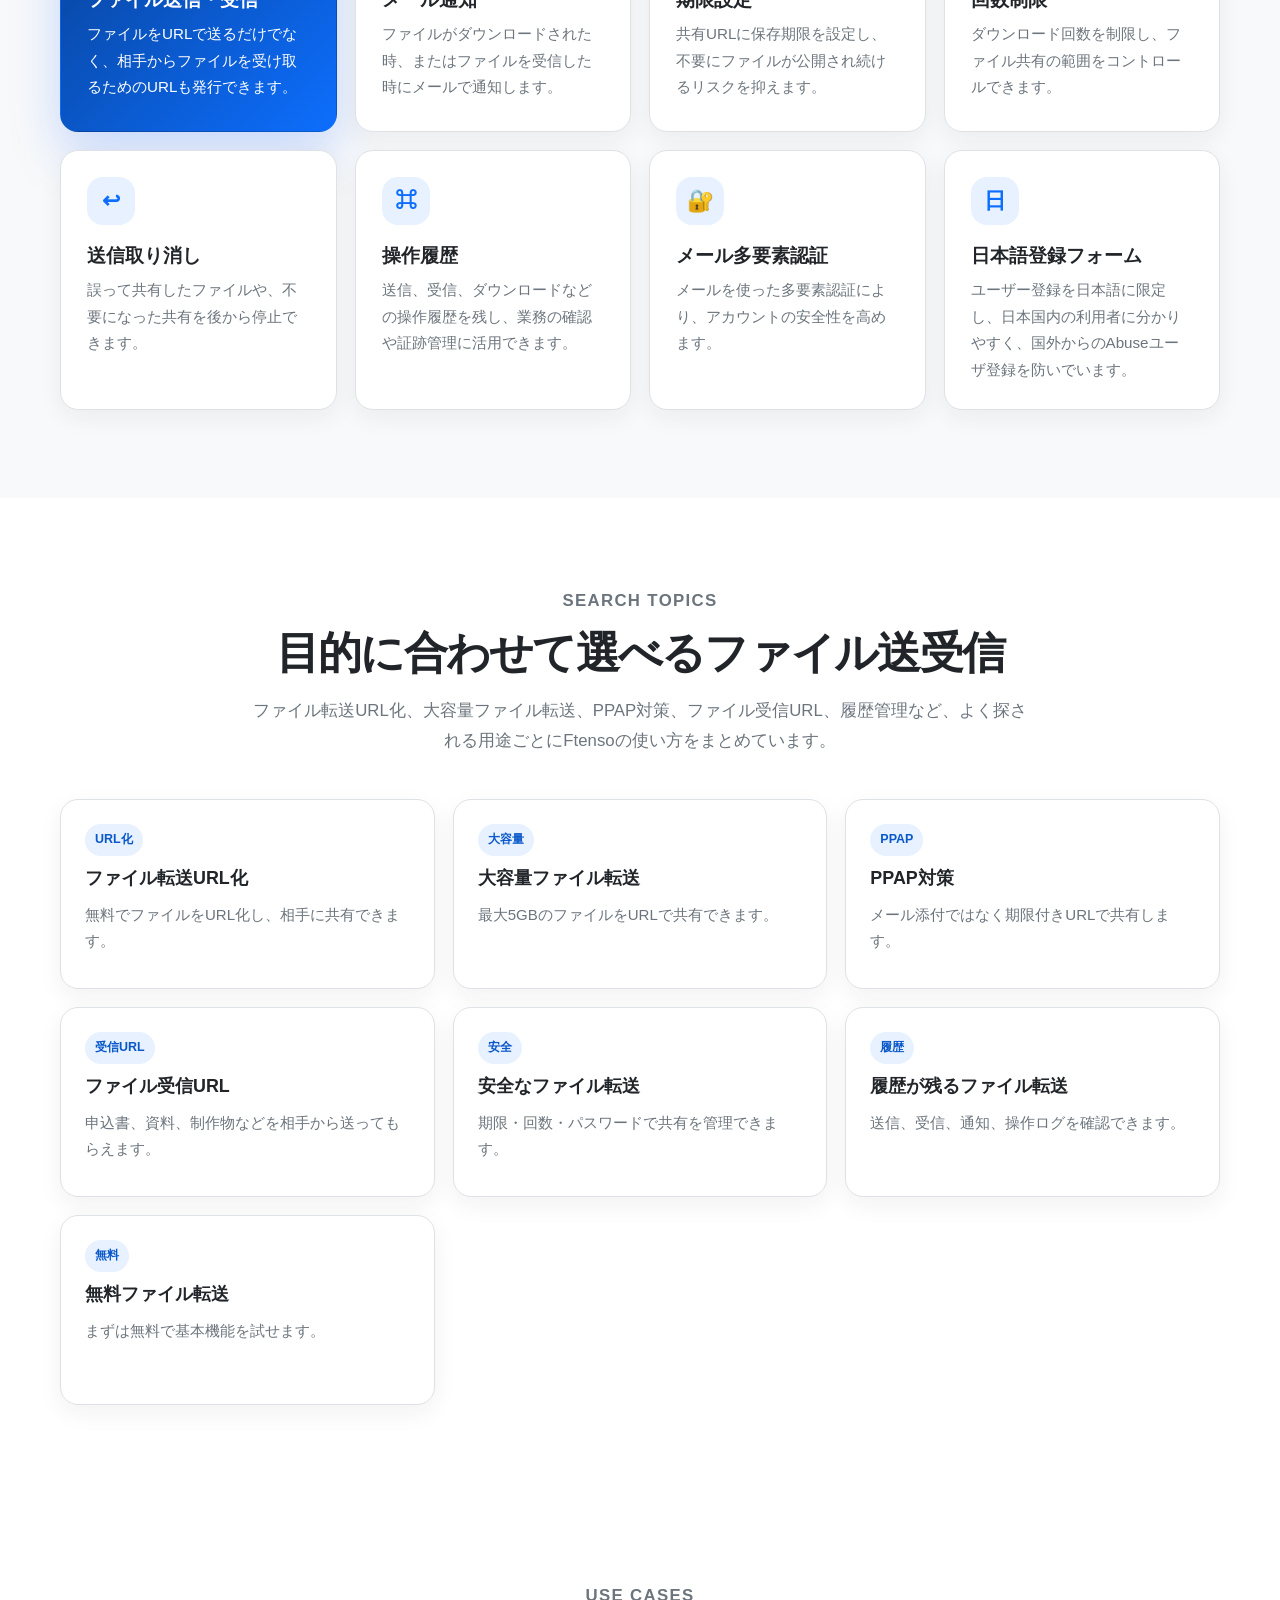
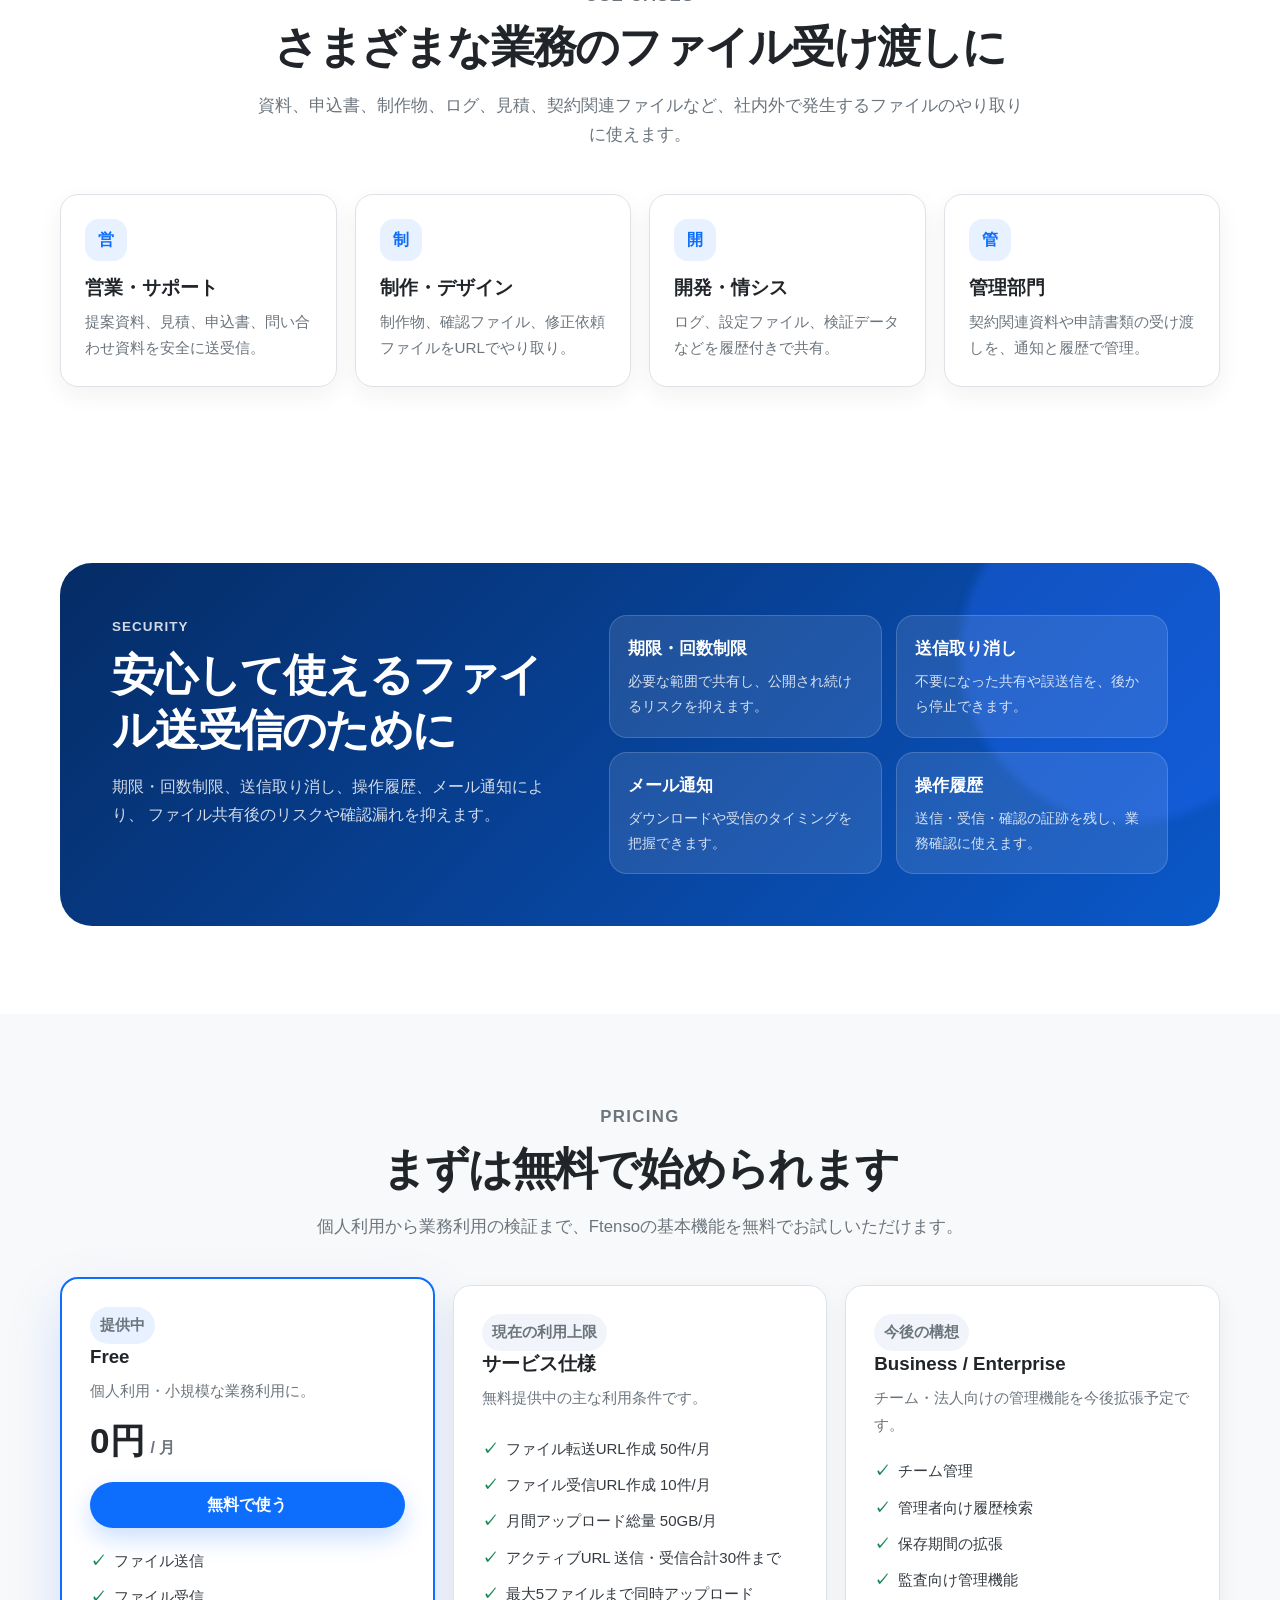
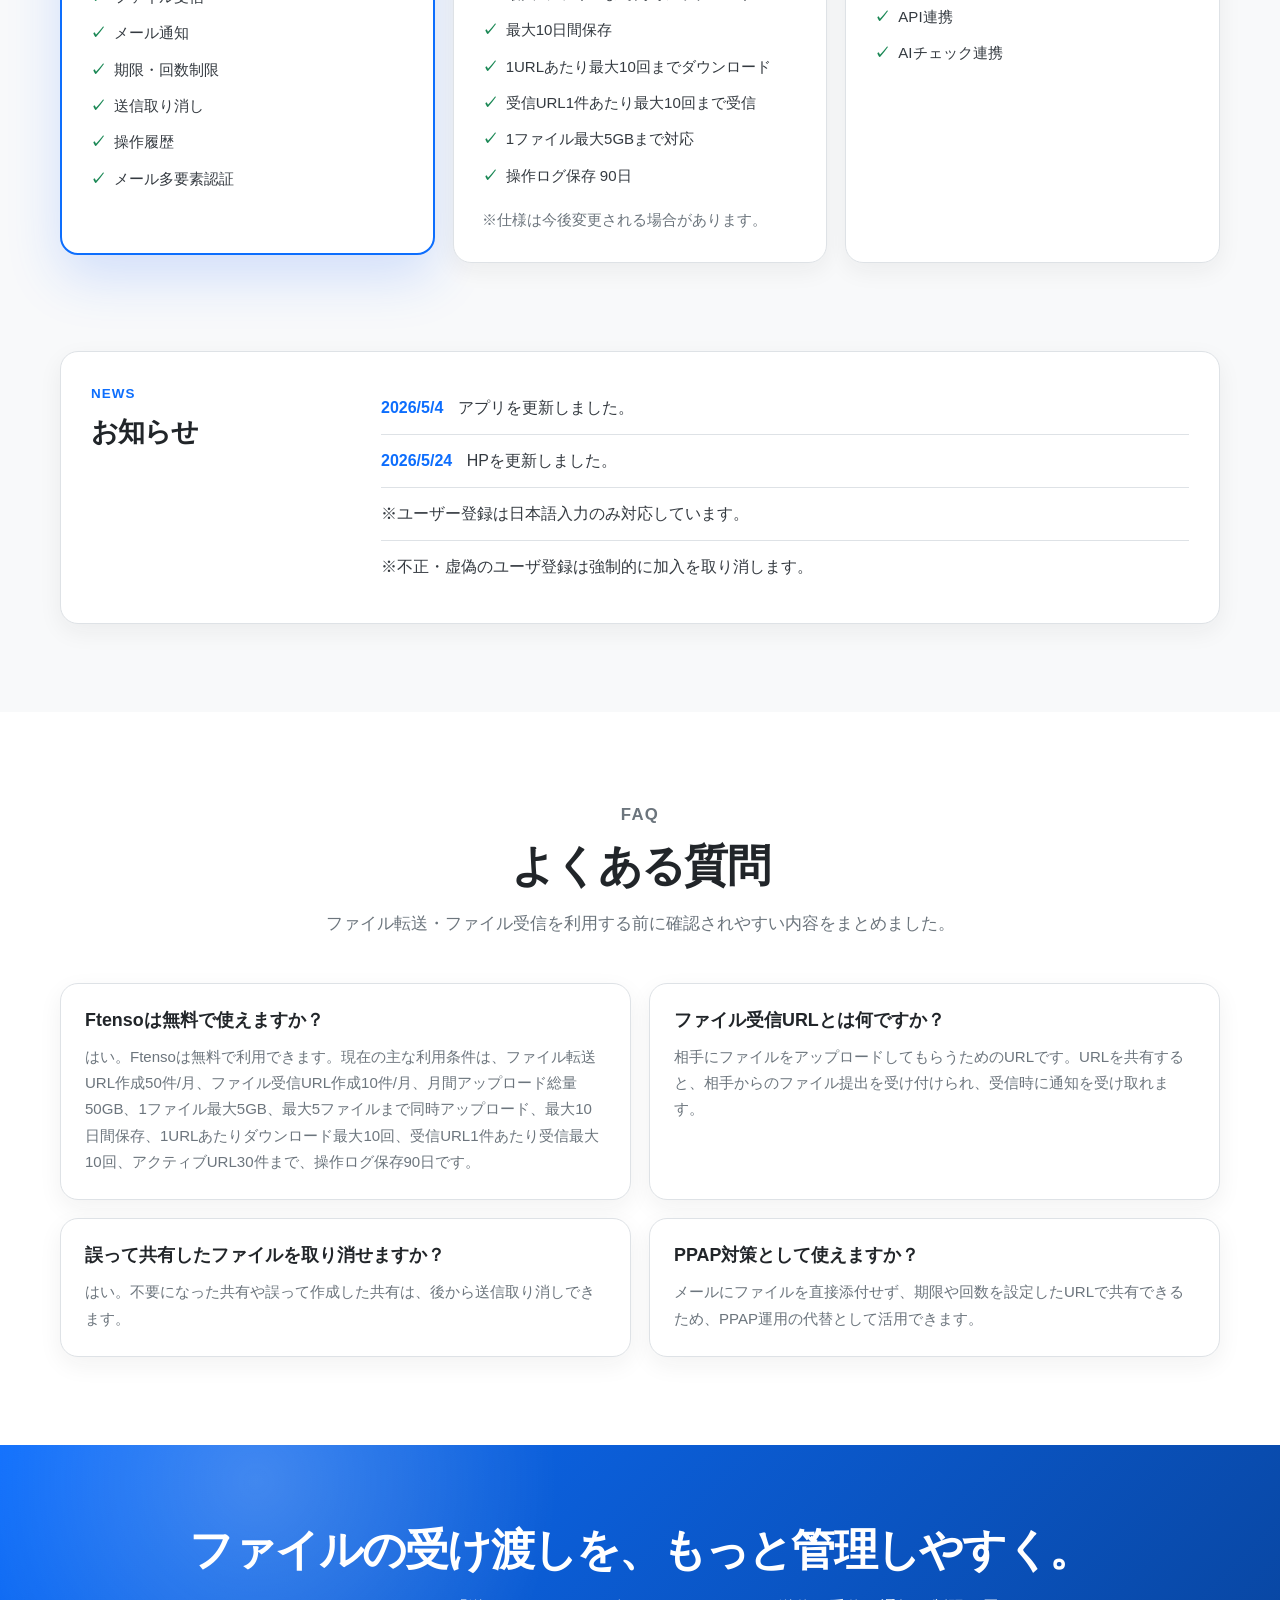
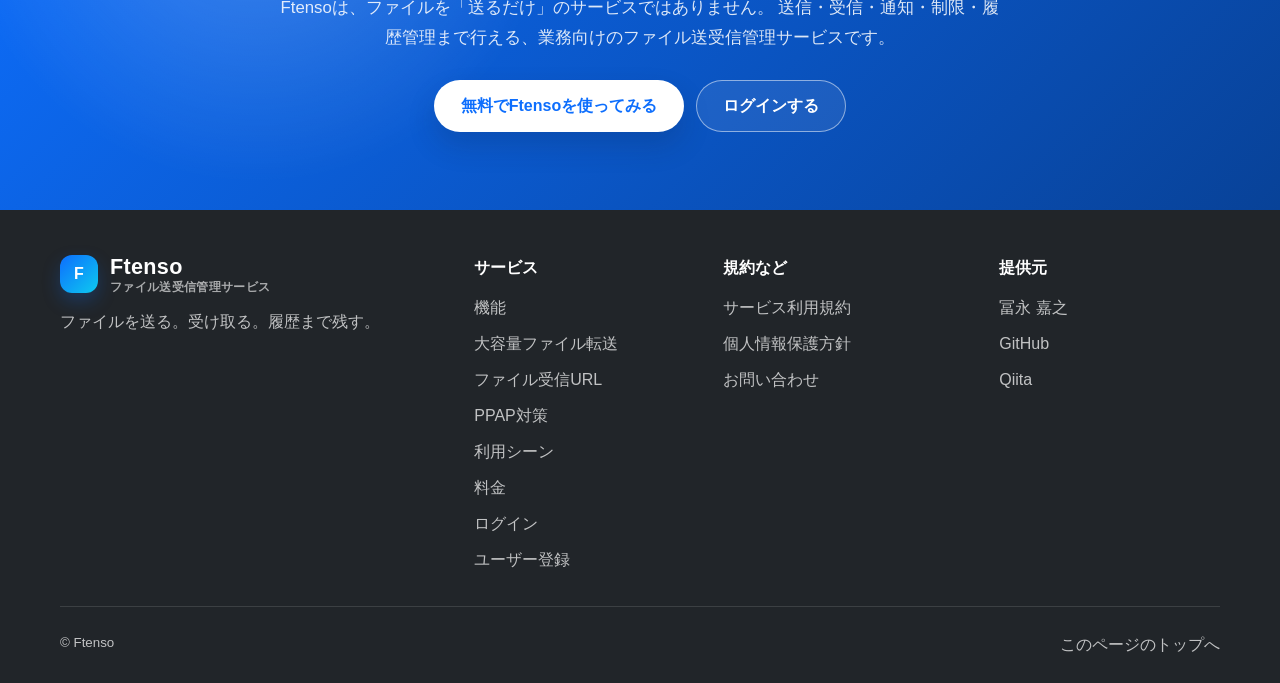
==== commit f156f537: "2026/6/2-3 update" ====
--- a/index.html
+++ b/index.html
@@ -465,11 +465,16 @@
           <p class="section-kicker">Search Topics</p>
           <h2>目的に合わせて選べるファイル送受信</h2>
           <p>
-            大容量ファイル転送、PPAP対策、ファイル受信URL、履歴管理など、よく探される用途ごとにFtensoの使い方をまとめています。
+            ファイル転送URL化、大容量ファイル転送、PPAP対策、ファイル受信URL、履歴管理など、よく探される用途ごとにFtensoの使い方をまとめています。
           </p>
         </div>
 
         <div class="seo-link-grid">
+          <a class="seo-link-card" href="/file-transfer-url/">
+            <span>URL化</span>
+            <strong>ファイル転送URL化</strong>
+            <p>無料でファイルをURL化し、相手に共有できます。</p>
+          </a>
           <a class="seo-link-card" href="/large-file-transfer/">
             <span>大容量</span>
             <strong>大容量ファイル転送</strong>
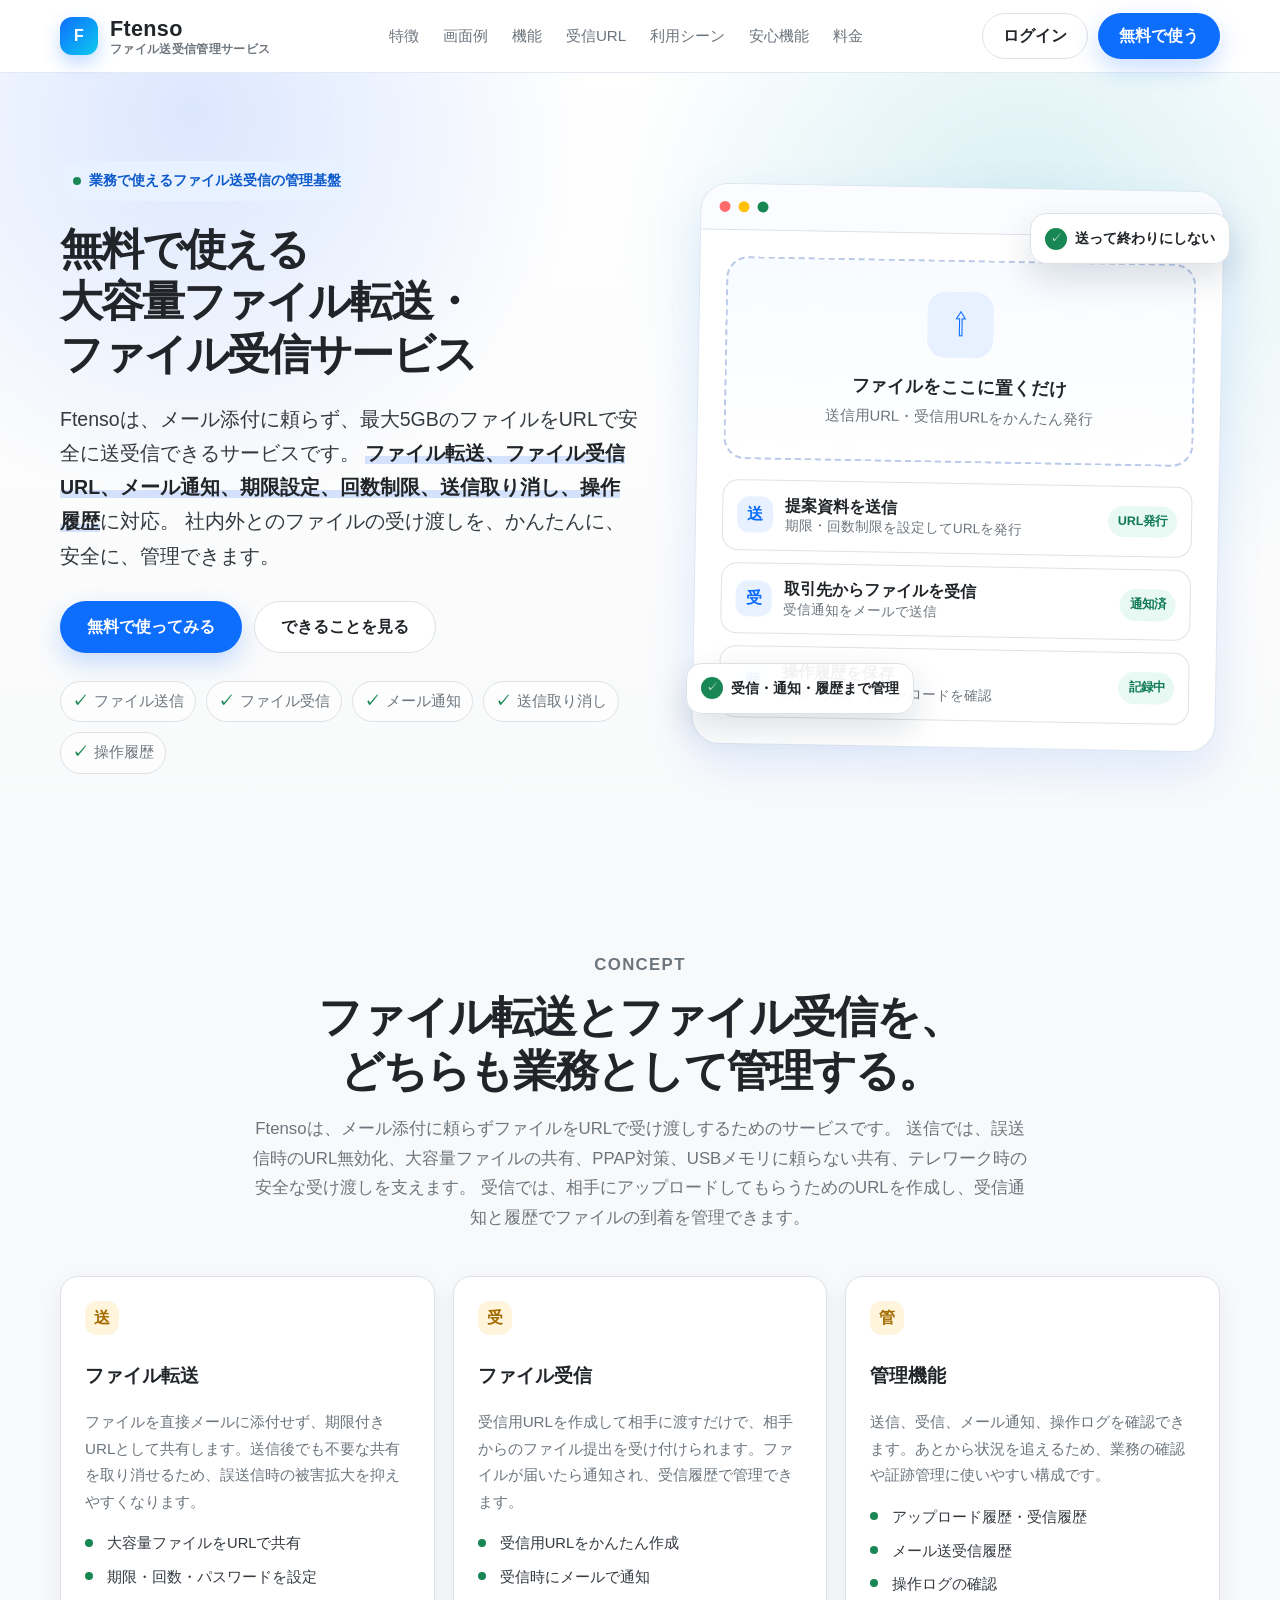
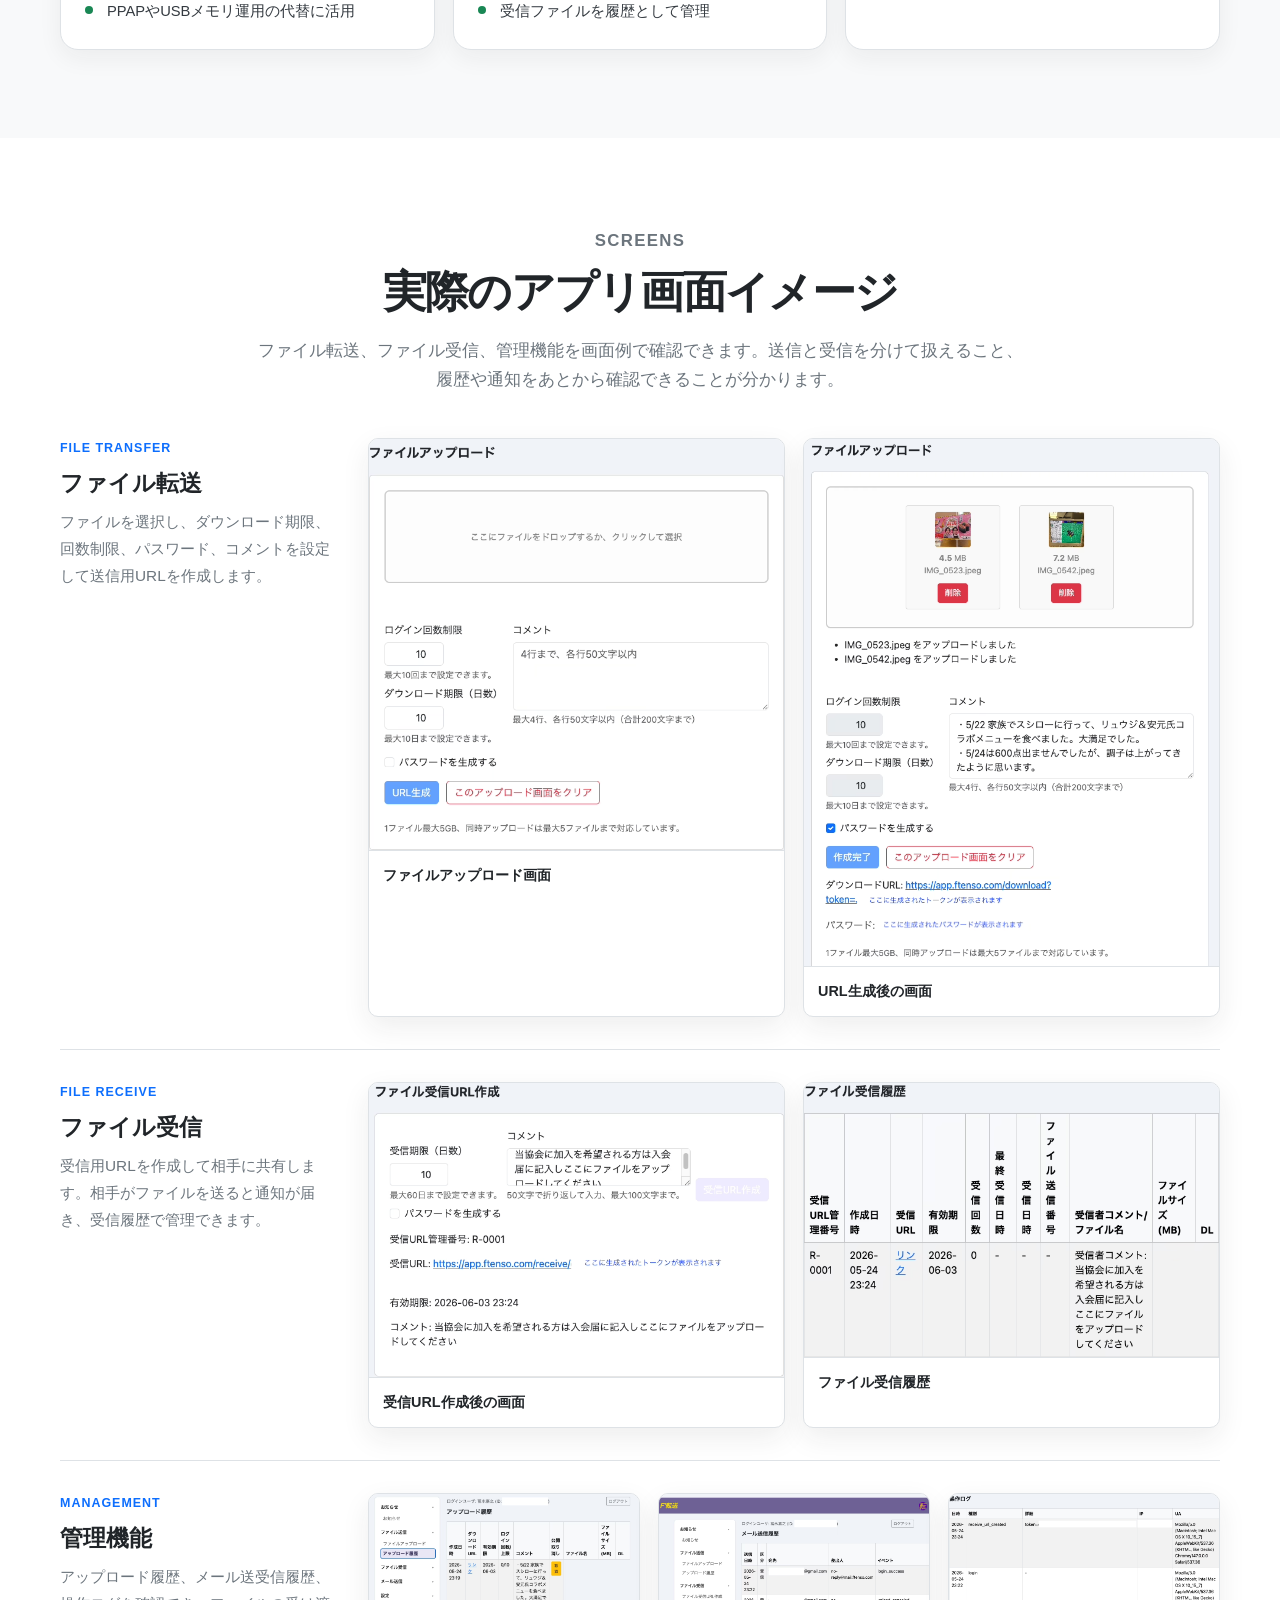
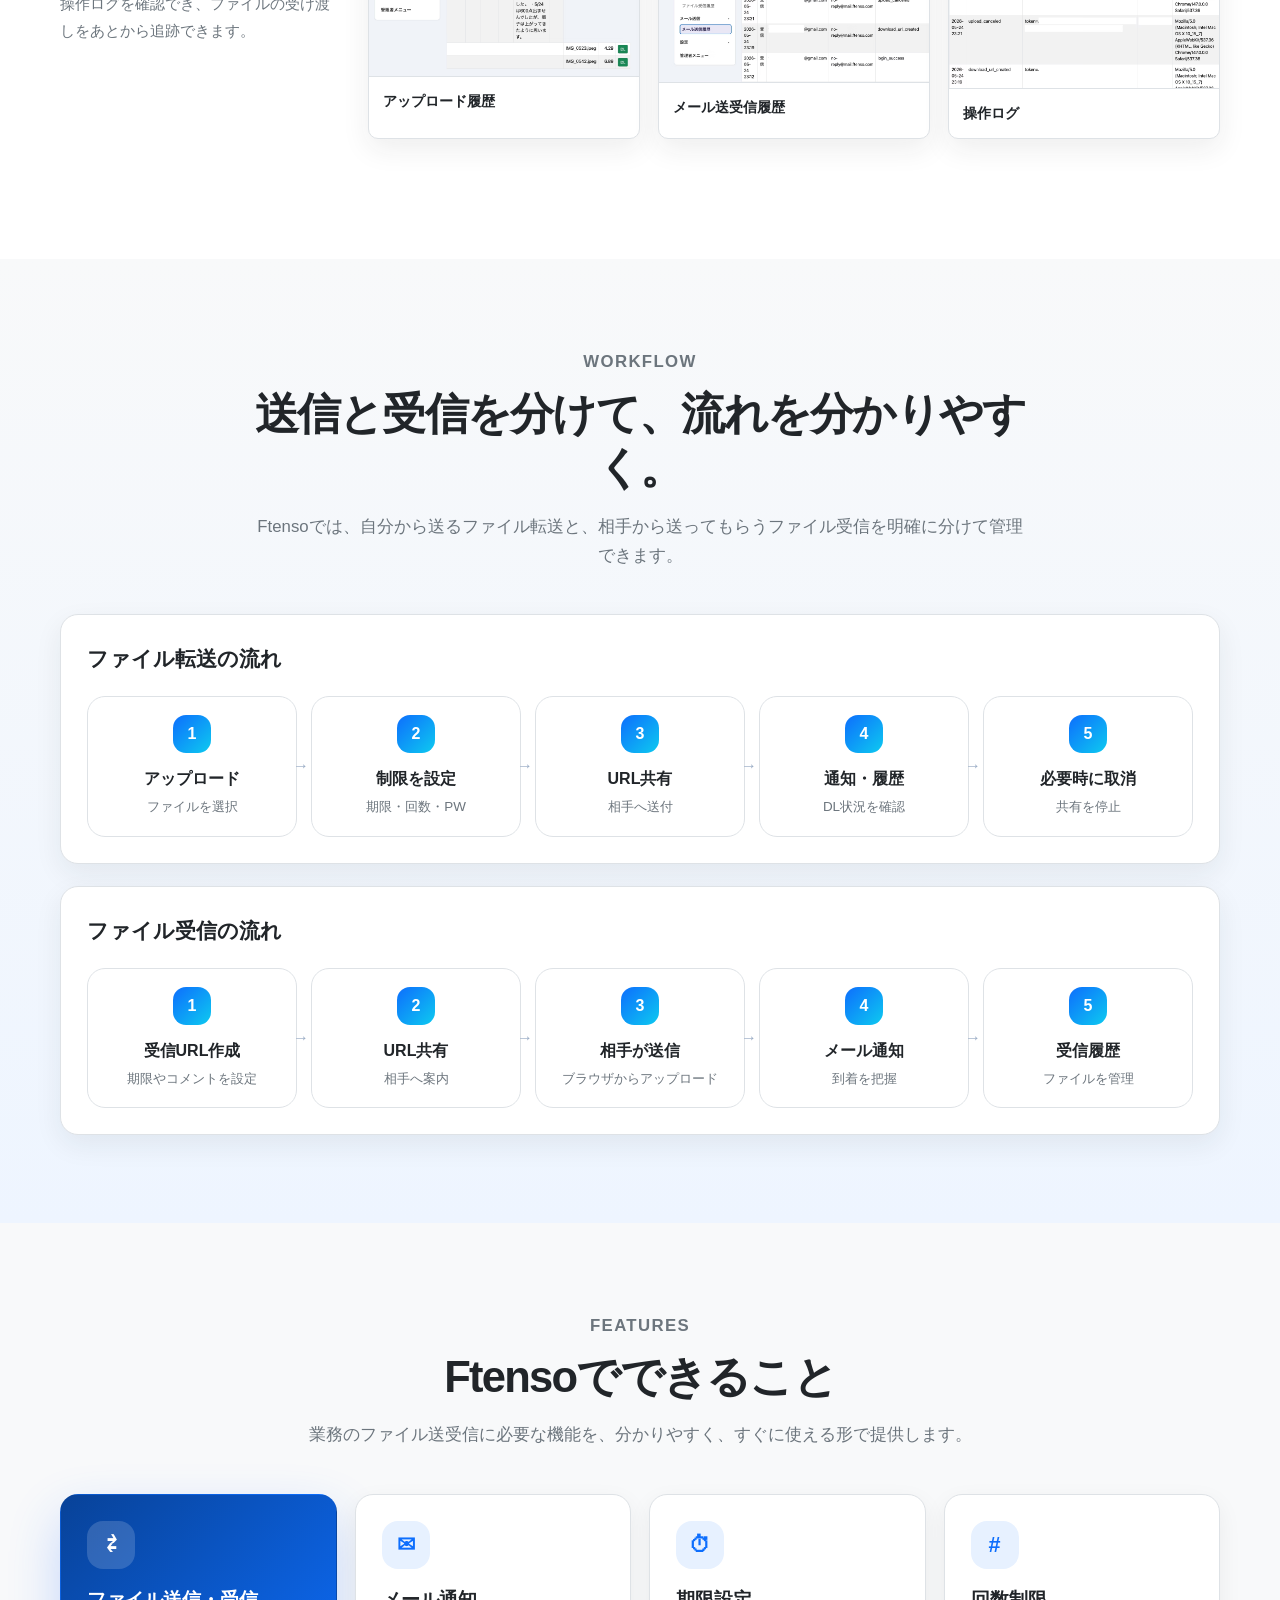
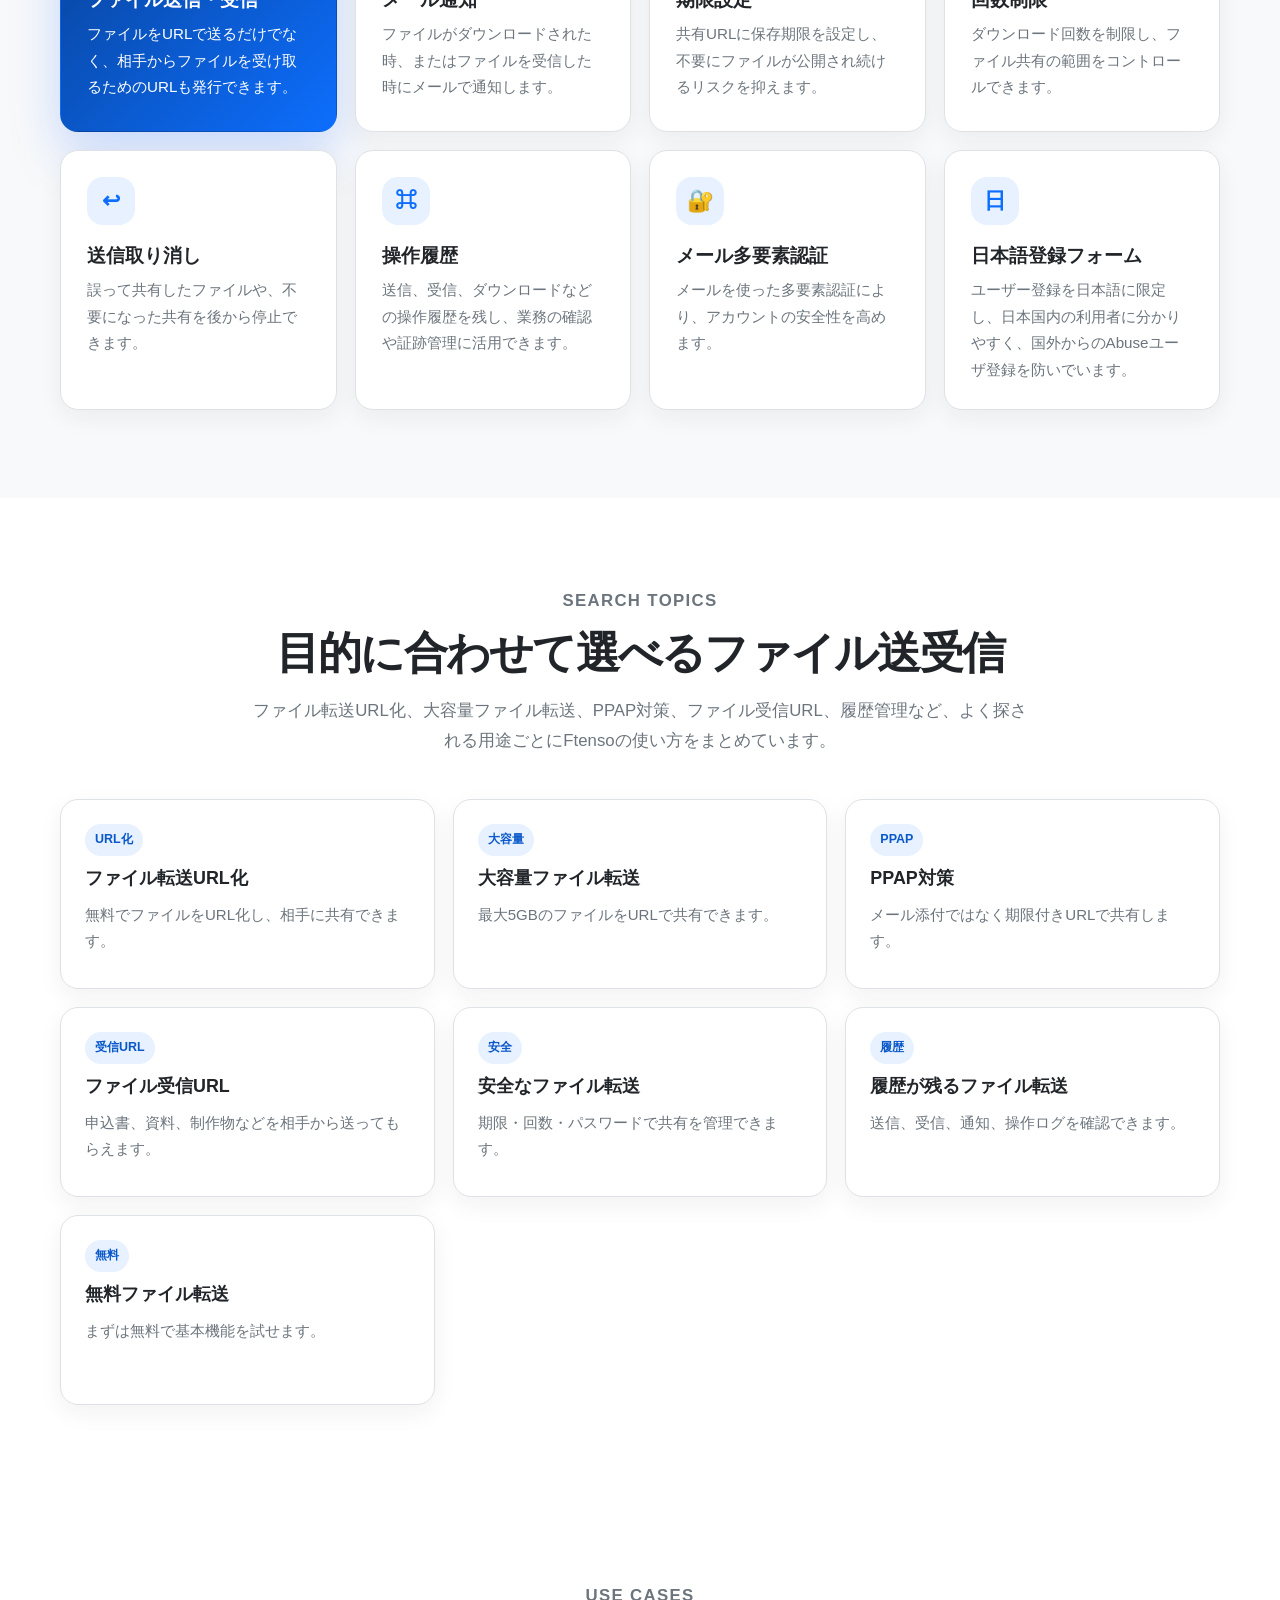
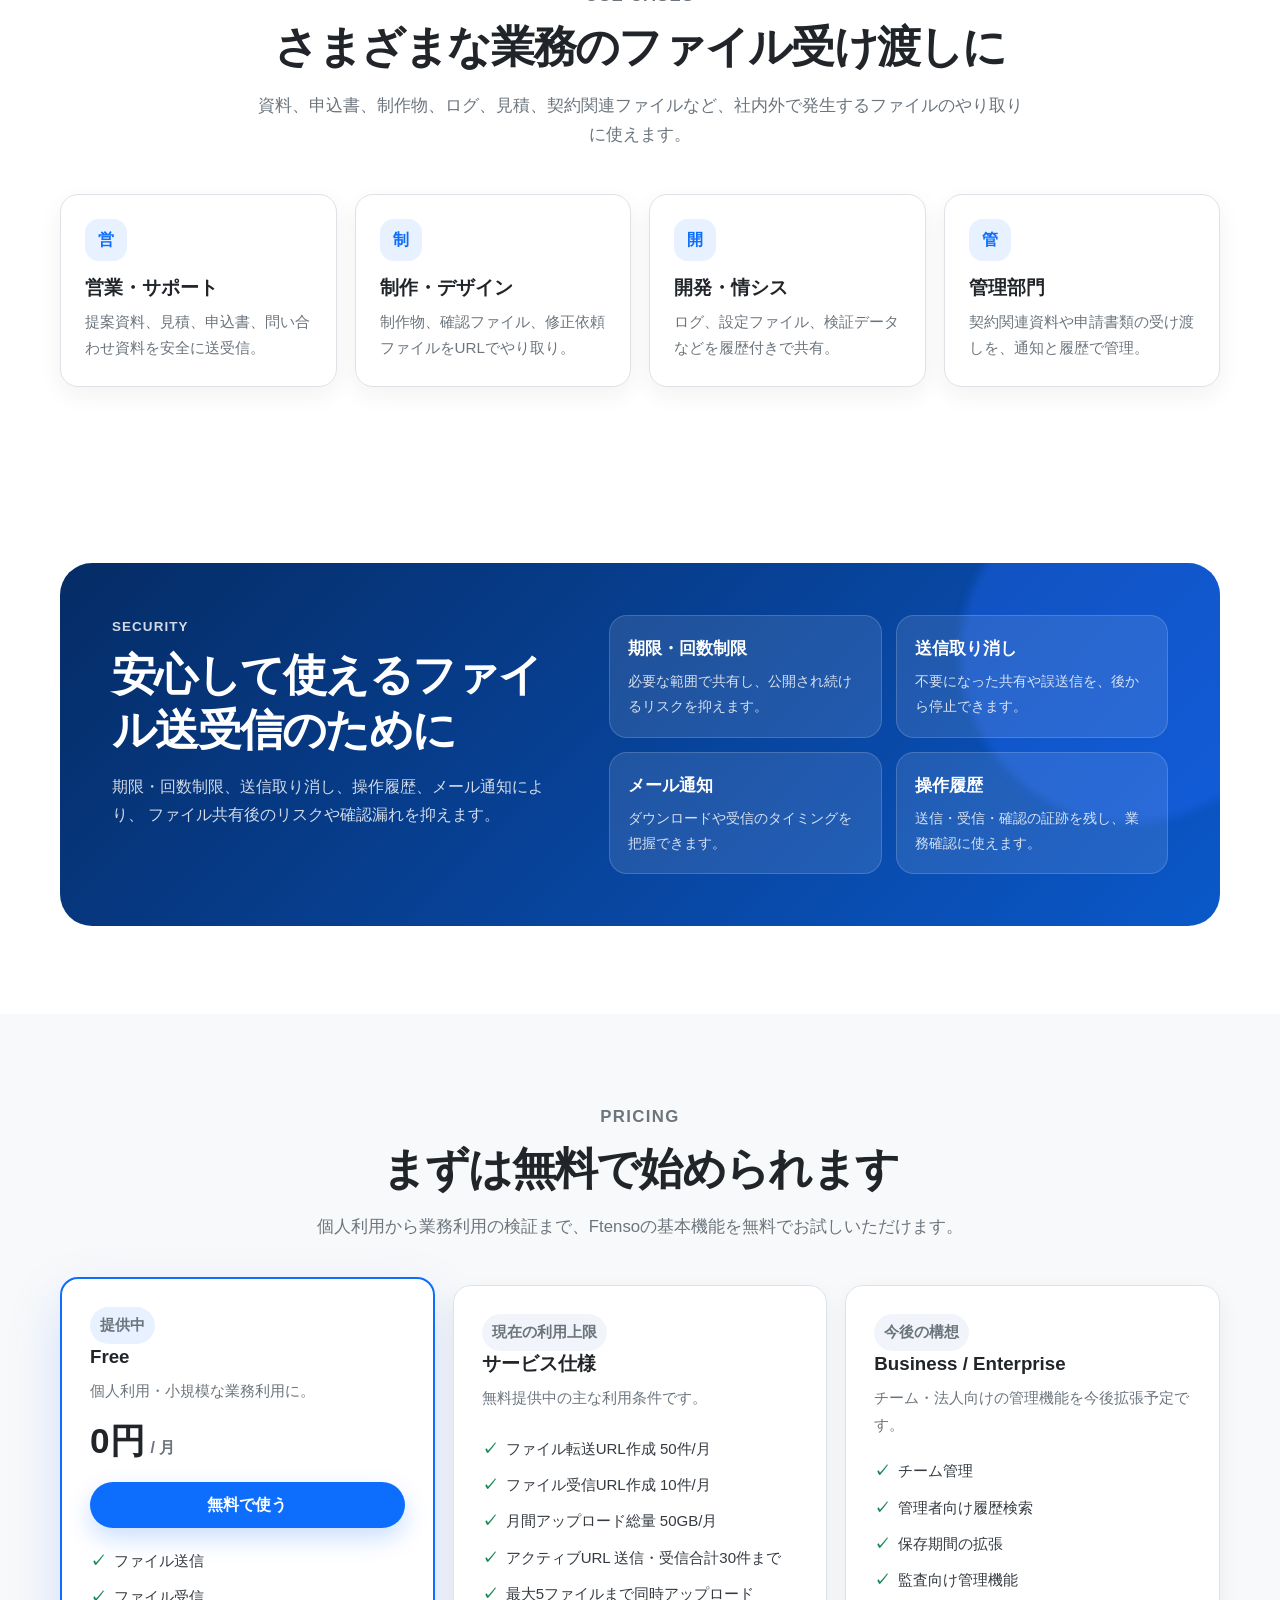
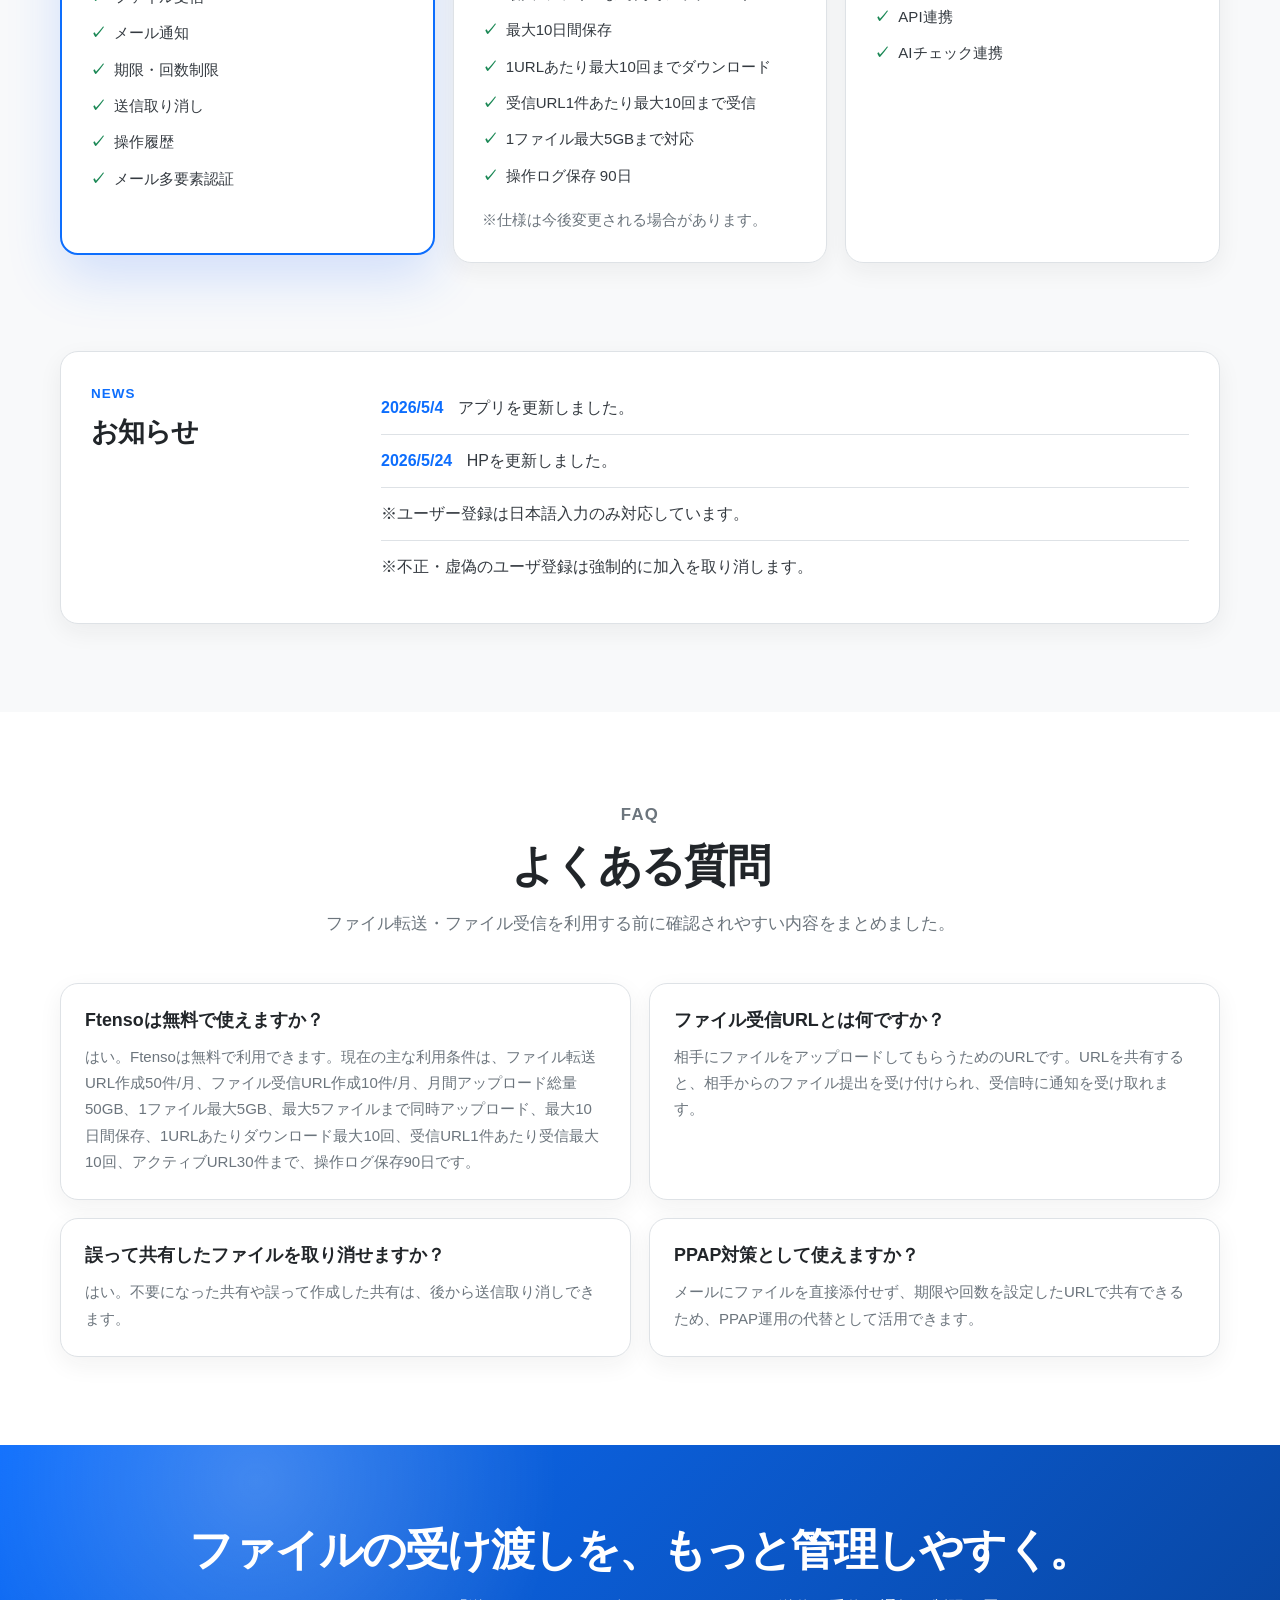
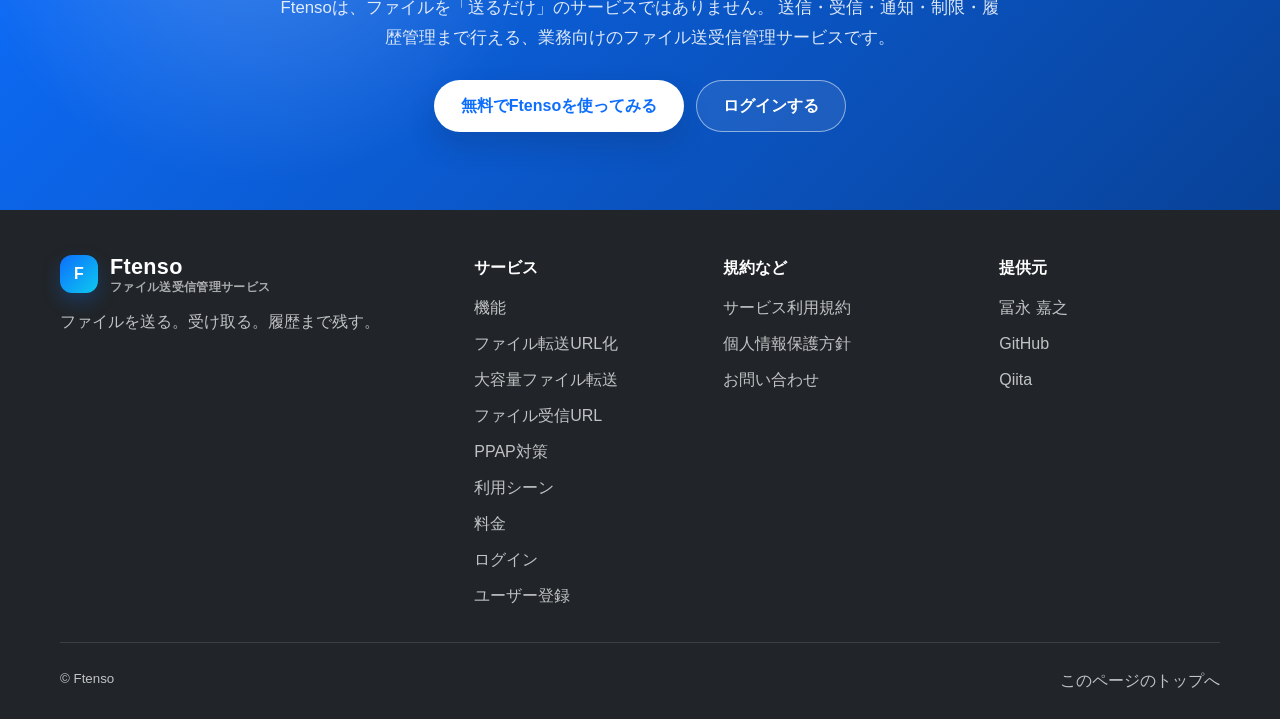
==== commit f9f3468b: "2026/6/3 update" ====
--- a/index.html
+++ b/index.html
@@ -737,6 +737,7 @@
         <h3>サービス</h3>
         <ul>
           <li><a href="#features">機能</a></li>
+          <li><a href="/file-transfer-url/">ファイル転送URL化</a></li>
           <li><a href="/large-file-transfer/">大容量ファイル転送</a></li>
           <li><a href="/receive-file/">ファイル受信URL</a></li>
           <li><a href="/ppap-alternative/">PPAP対策</a></li>
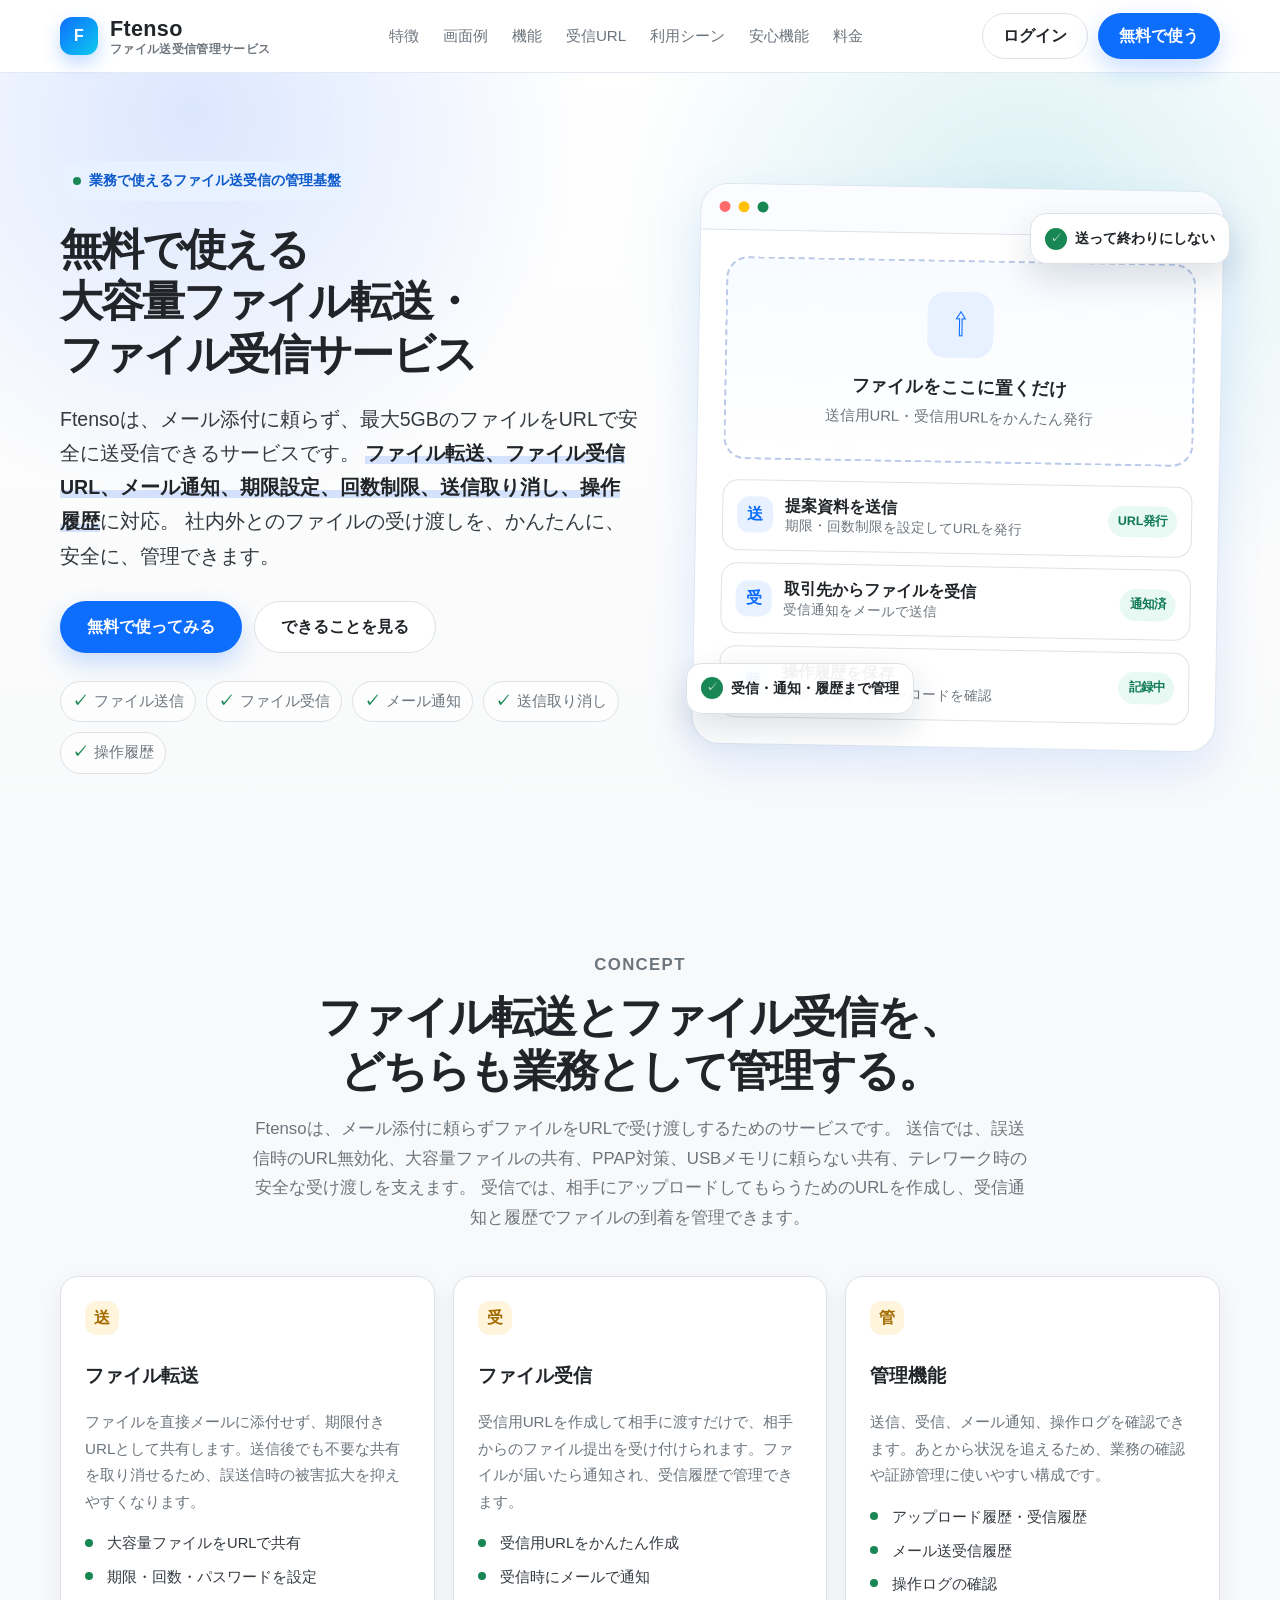
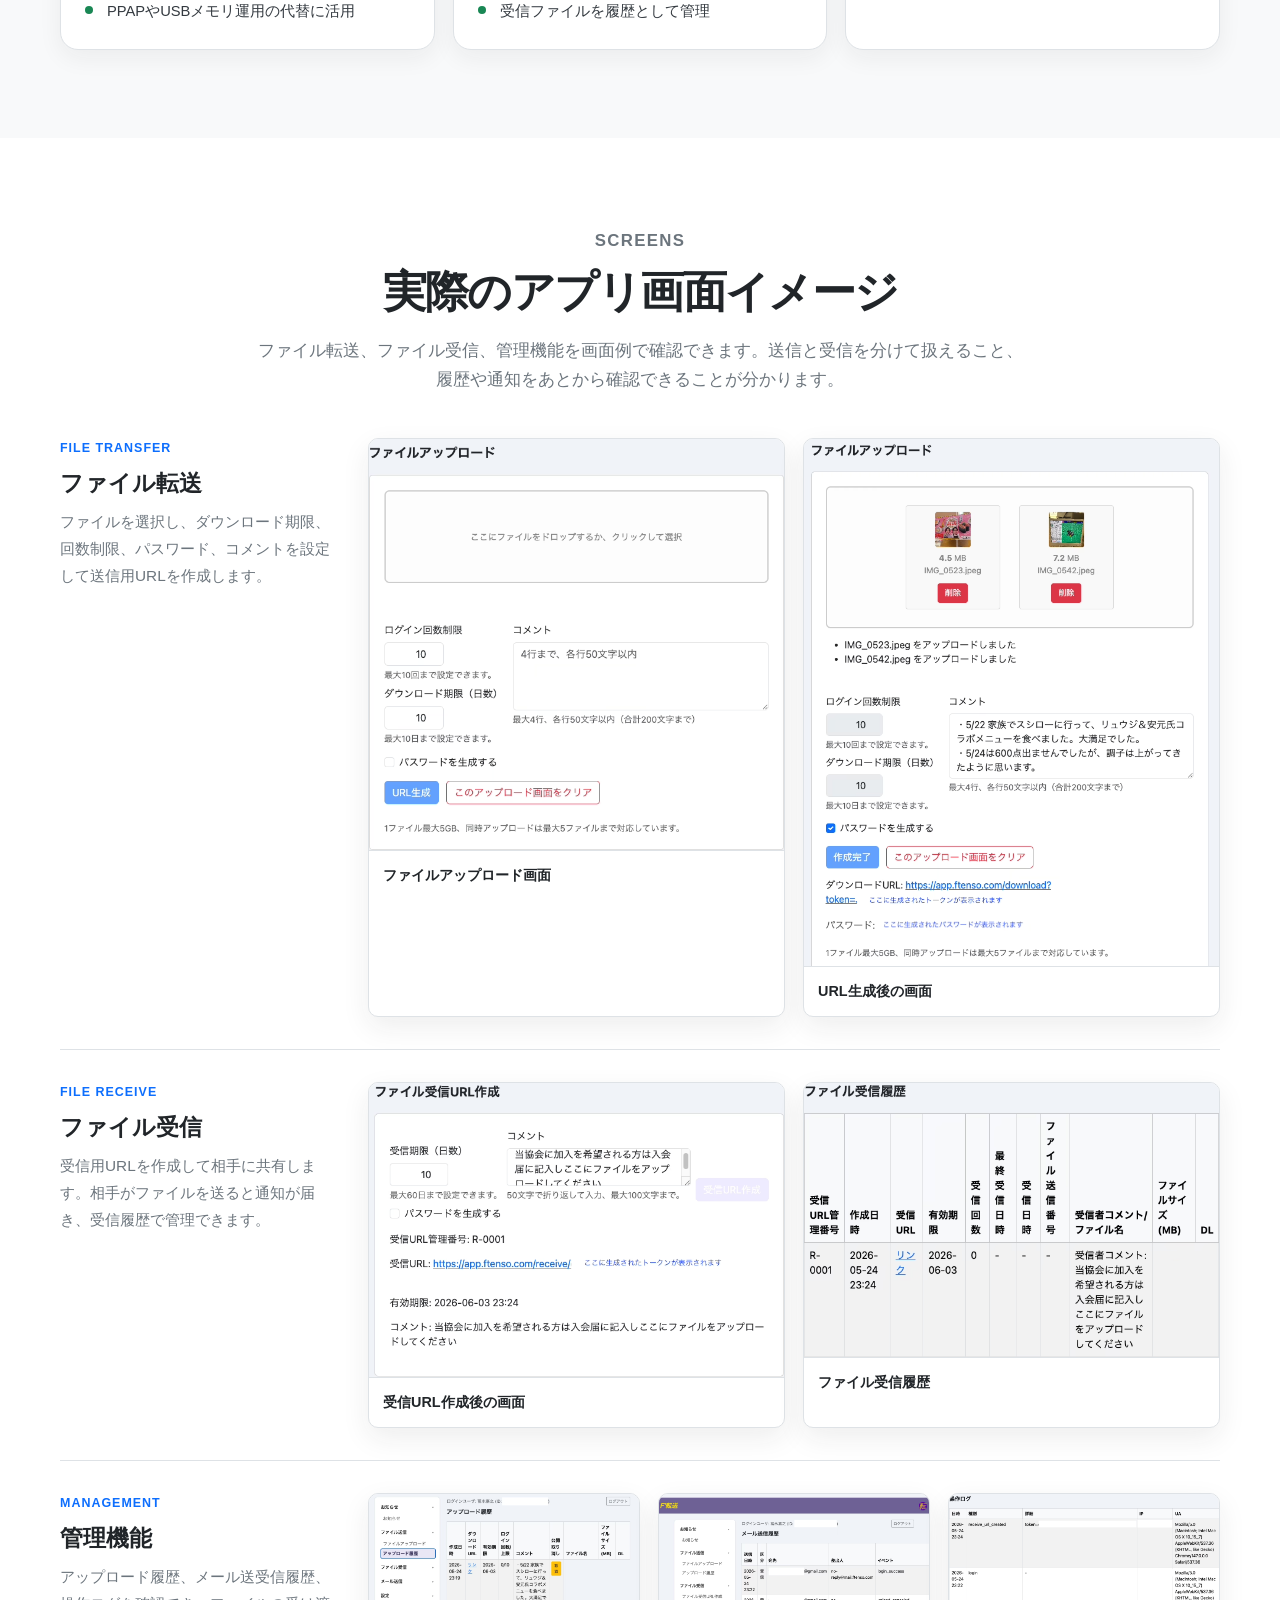
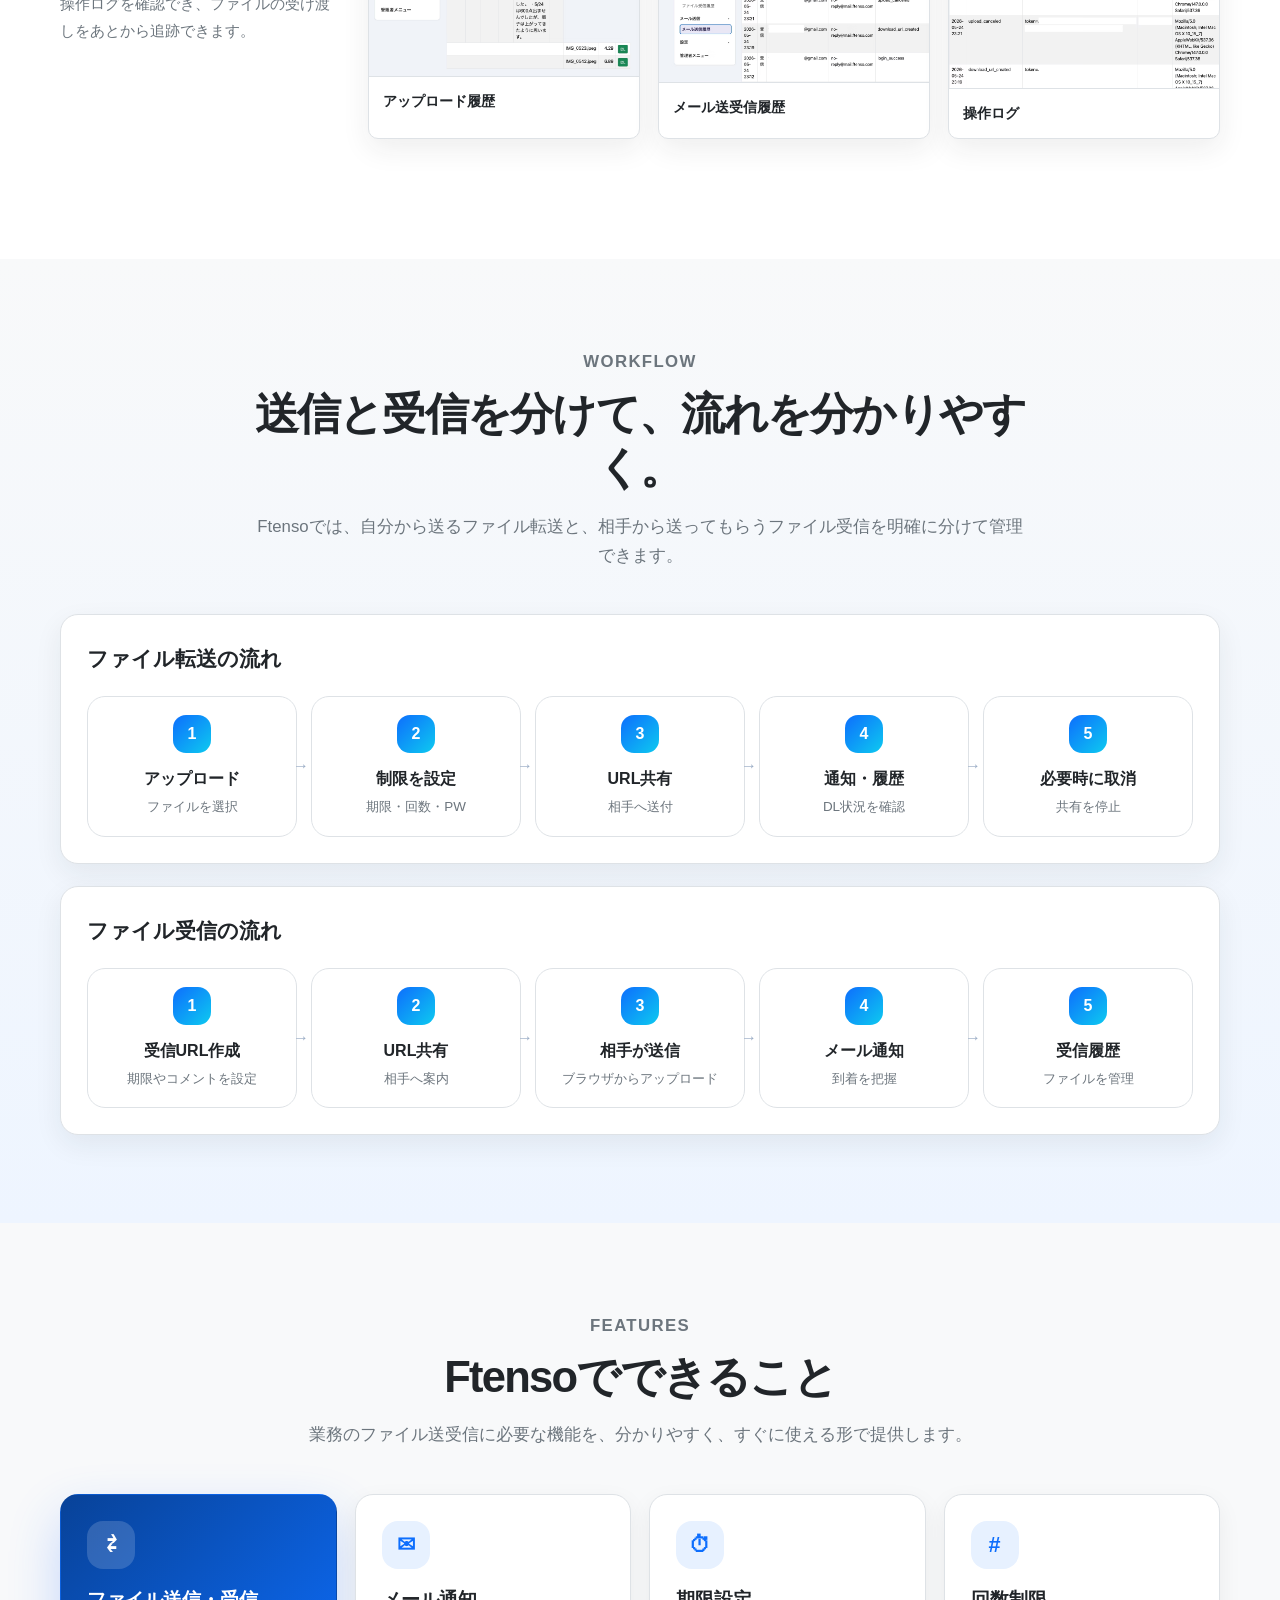
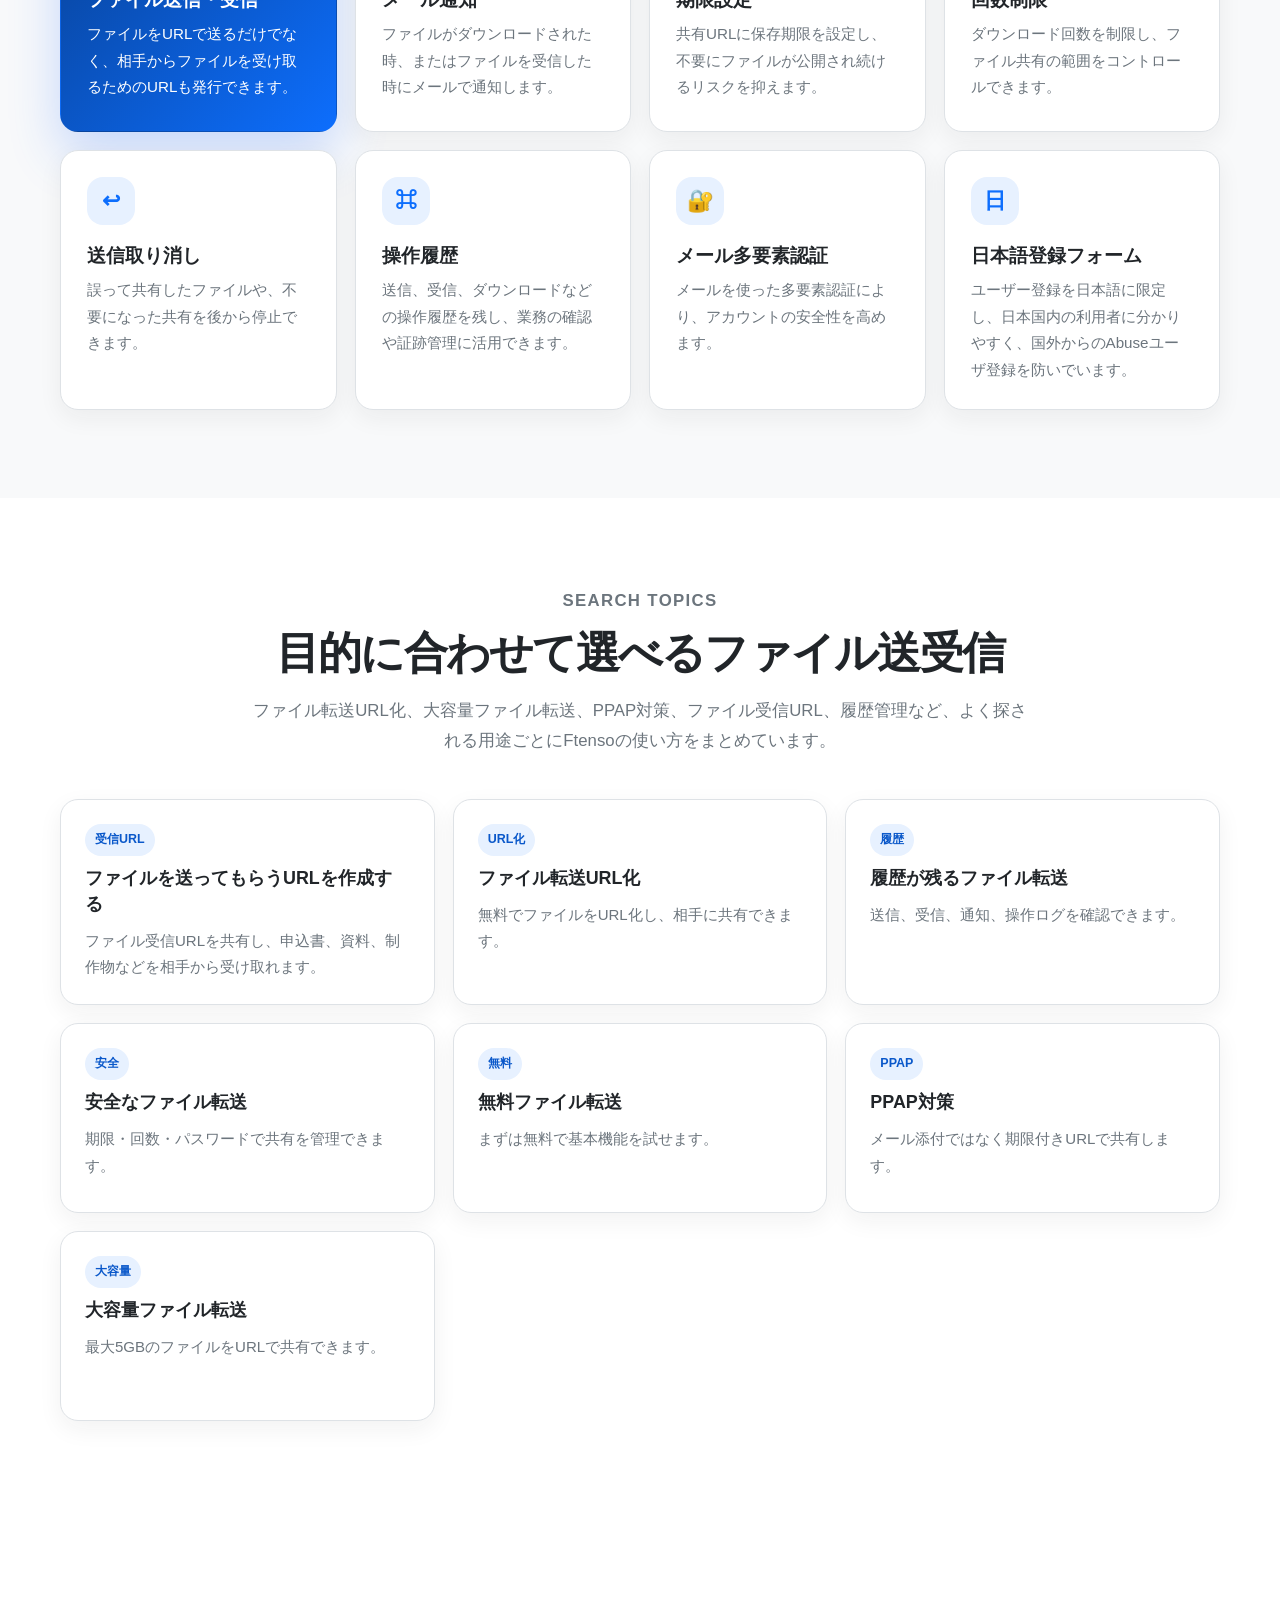
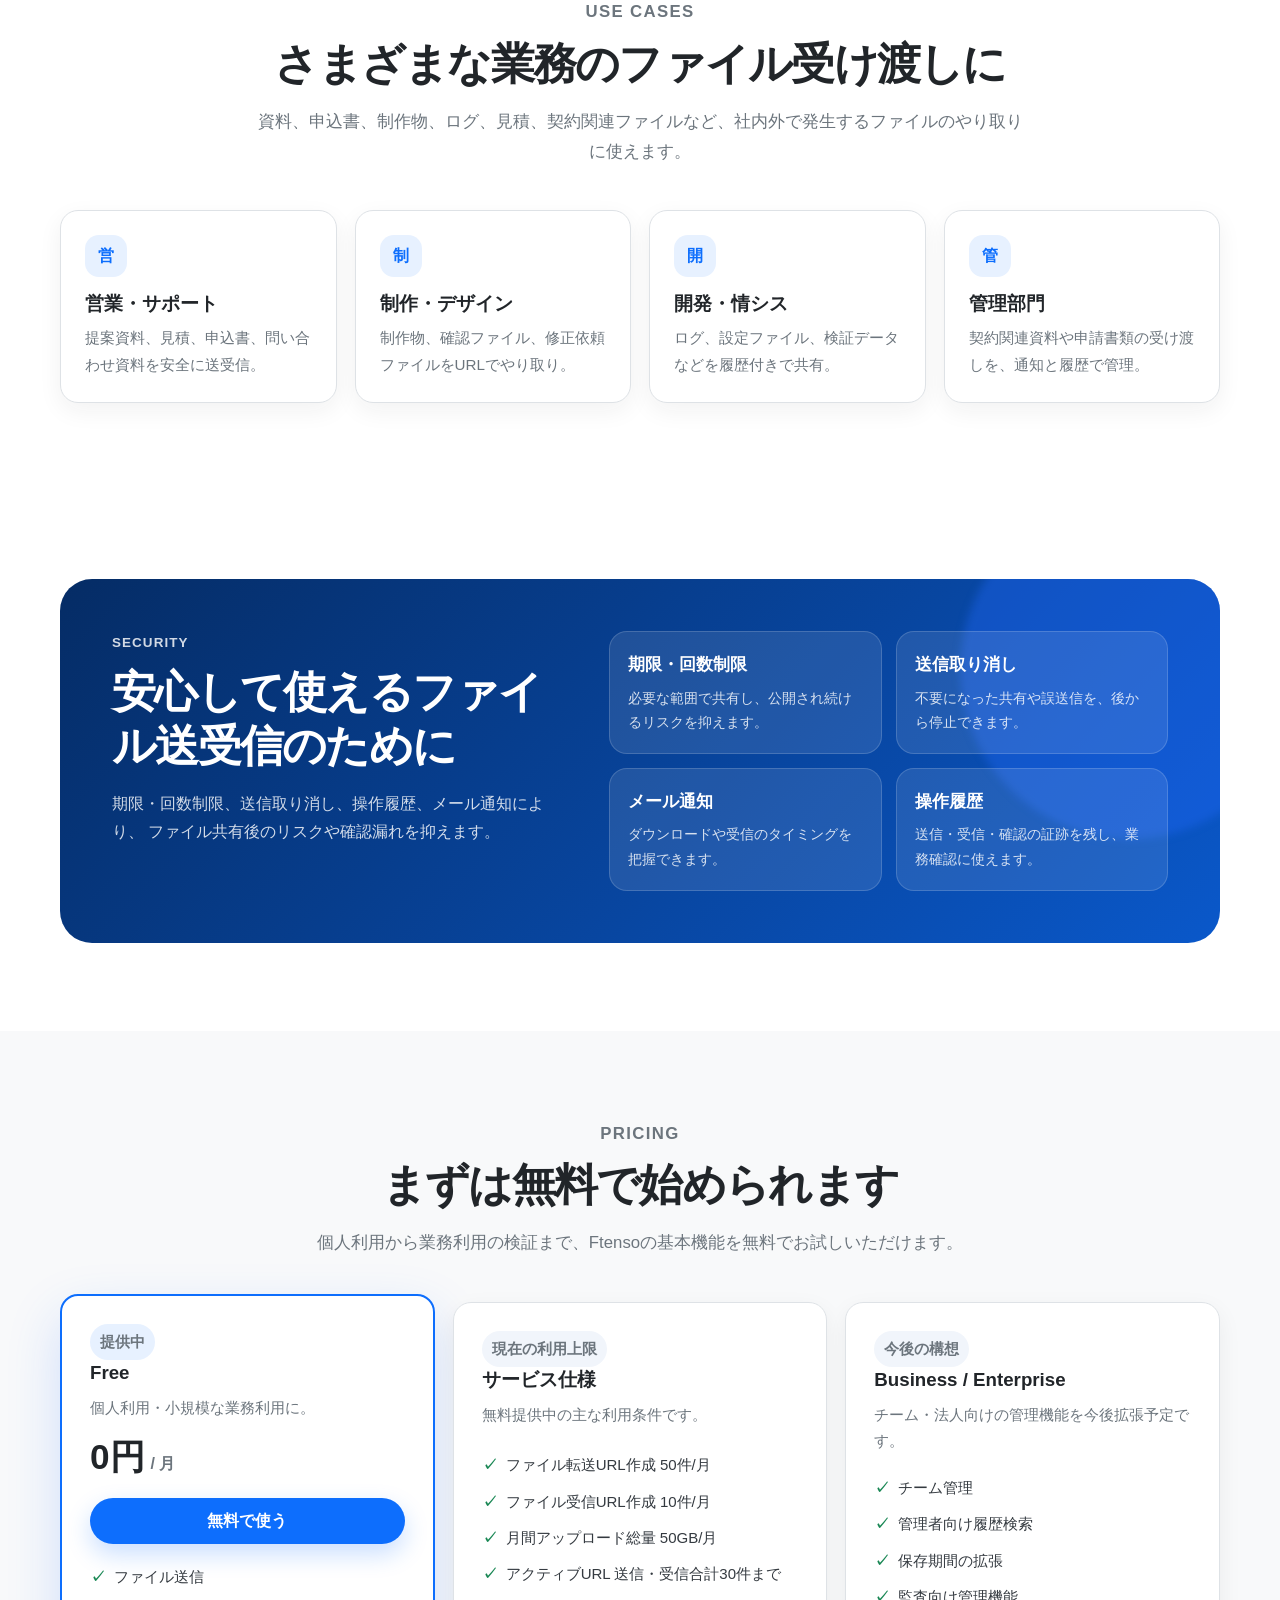
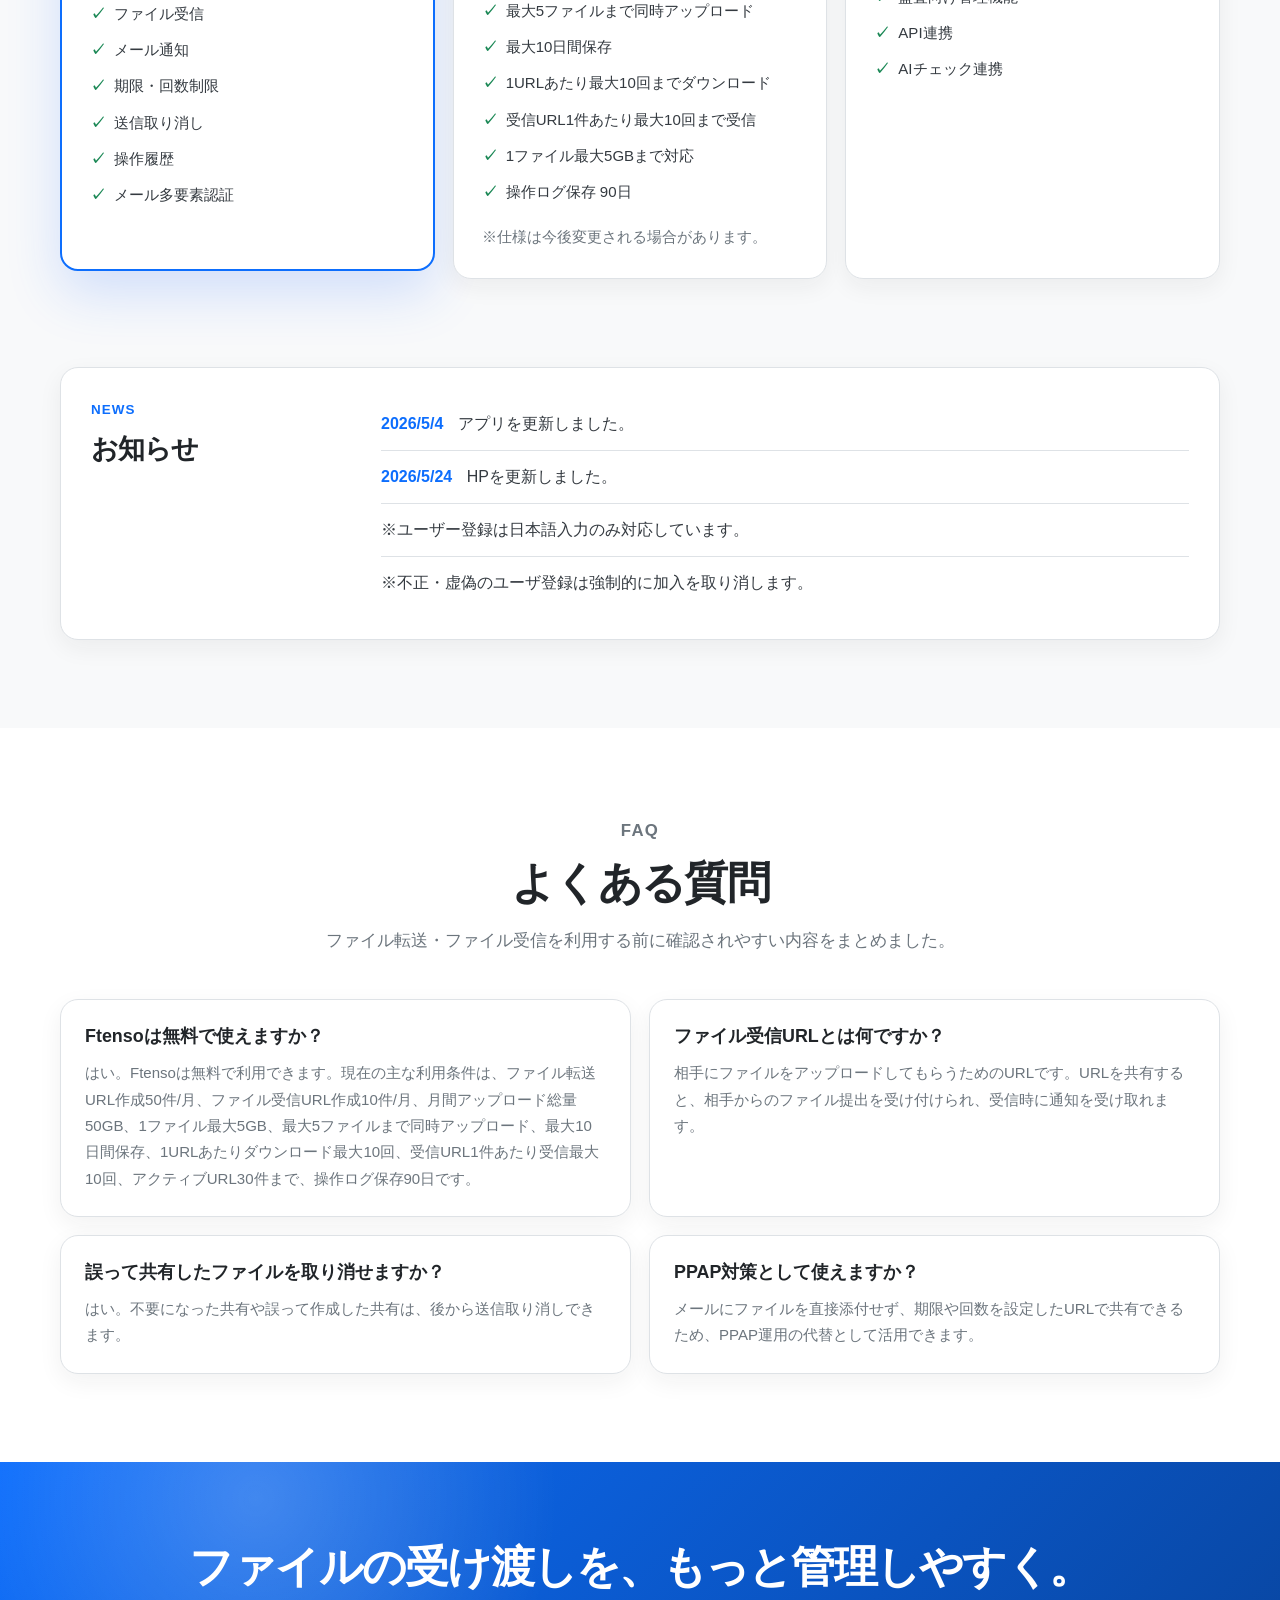
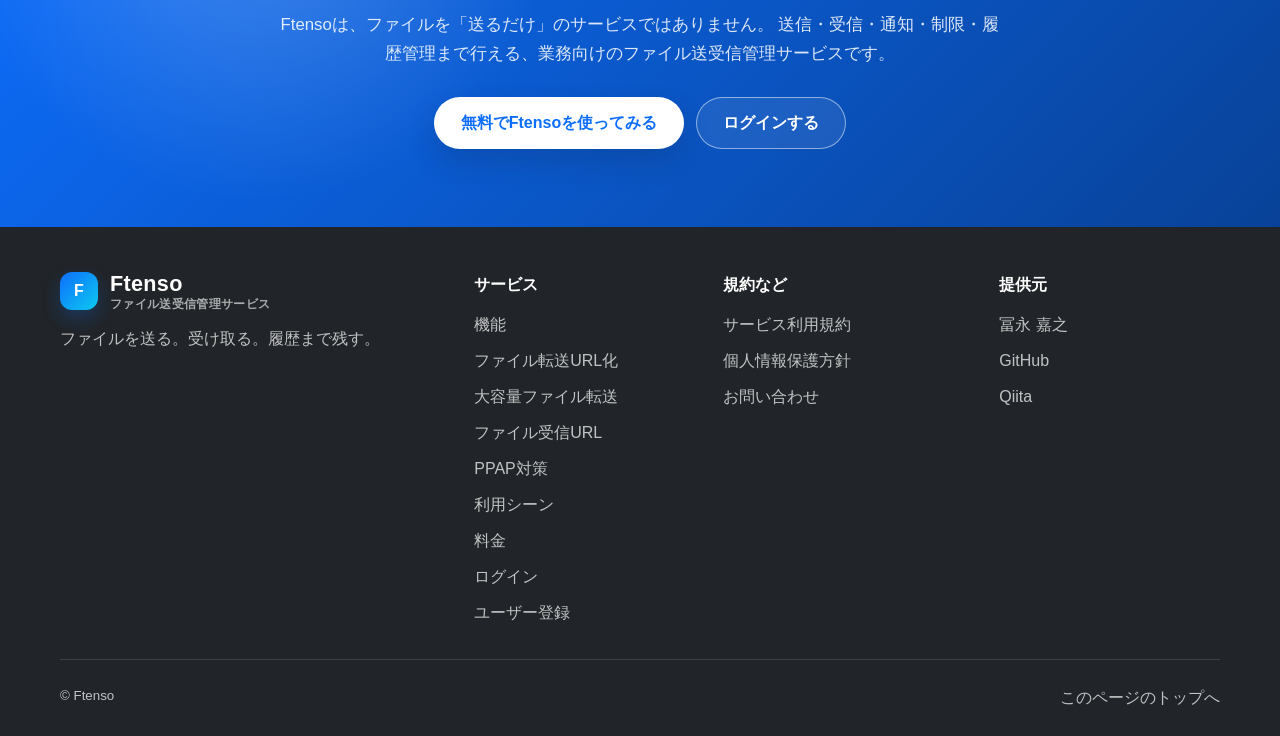
==== commit 90ebf3e6: "2026/9/6 update" ====
--- a/index.html
+++ b/index.html
@@ -470,40 +470,40 @@
         </div>
 
         <div class="seo-link-grid">
+          <a class="seo-link-card" href="/receive-file/">
+            <span>受信URL</span>
+            <strong>ファイルを送ってもらうURLを作成する</strong>
+            <p>ファイル受信URLを共有し、申込書、資料、制作物などを相手から受け取れます。</p>
+          </a>
           <a class="seo-link-card" href="/file-transfer-url/">
             <span>URL化</span>
             <strong>ファイル転送URL化</strong>
             <p>無料でファイルをURL化し、相手に共有できます。</p>
           </a>
-          <a class="seo-link-card" href="/large-file-transfer/">
-            <span>大容量</span>
-            <strong>大容量ファイル転送</strong>
-            <p>最大5GBのファイルをURLで共有できます。</p>
+          <a class="seo-link-card" href="/file-transfer-history/">
+            <span>履歴</span>
+            <strong>履歴が残るファイル転送</strong>
+            <p>送信、受信、通知、操作ログを確認できます。</p>
+          </a>
+          <a class="seo-link-card" href="/secure-file-transfer/">
+            <span>安全</span>
+            <strong>安全なファイル転送</strong>
+            <p>期限・回数・パスワードで共有を管理できます。</p>
+          </a>
+          <a class="seo-link-card" href="/free-file-transfer/">
+            <span>無料</span>
+            <strong>無料ファイル転送</strong>
+            <p>まずは無料で基本機能を試せます。</p>
           </a>
           <a class="seo-link-card" href="/ppap-alternative/">
             <span>PPAP</span>
             <strong>PPAP対策</strong>
             <p>メール添付ではなく期限付きURLで共有します。</p>
           </a>
-          <a class="seo-link-card" href="/receive-file/">
-            <span>受信URL</span>
-            <strong>ファイル受信URL</strong>
-            <p>申込書、資料、制作物などを相手から送ってもらえます。</p>
-          </a>
-          <a class="seo-link-card" href="/secure-file-transfer/">
-            <span>安全</span>
-            <strong>安全なファイル転送</strong>
-            <p>期限・回数・パスワードで共有を管理できます。</p>
-          </a>
-          <a class="seo-link-card" href="/file-transfer-history/">
-            <span>履歴</span>
-            <strong>履歴が残るファイル転送</strong>
-            <p>送信、受信、通知、操作ログを確認できます。</p>
-          </a>
-          <a class="seo-link-card" href="/free-file-transfer/">
-            <span>無料</span>
-            <strong>無料ファイル転送</strong>
-            <p>まずは無料で基本機能を試せます。</p>
+          <a class="seo-link-card" href="/large-file-transfer/">
+            <span>大容量</span>
+            <strong>大容量ファイル転送</strong>
+            <p>最大5GBのファイルをURLで共有できます。</p>
           </a>
         </div>
       </div>
